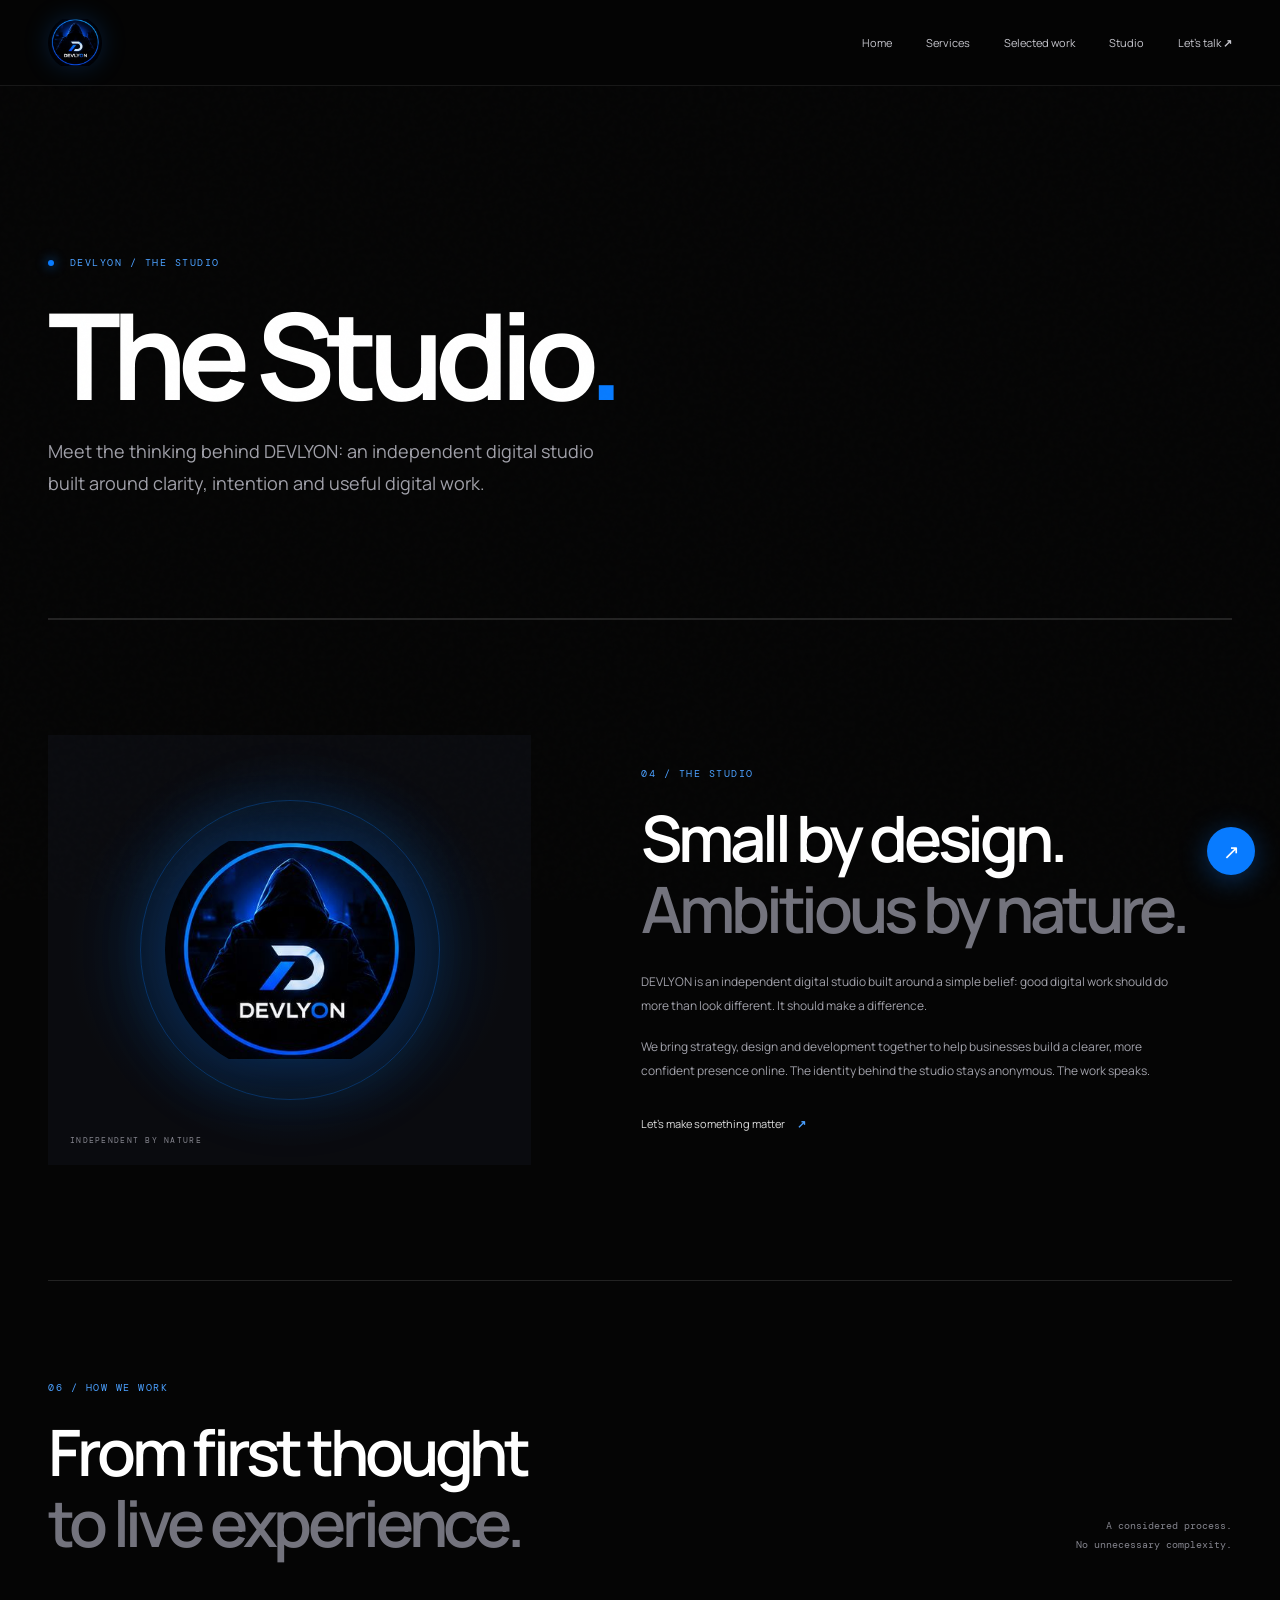
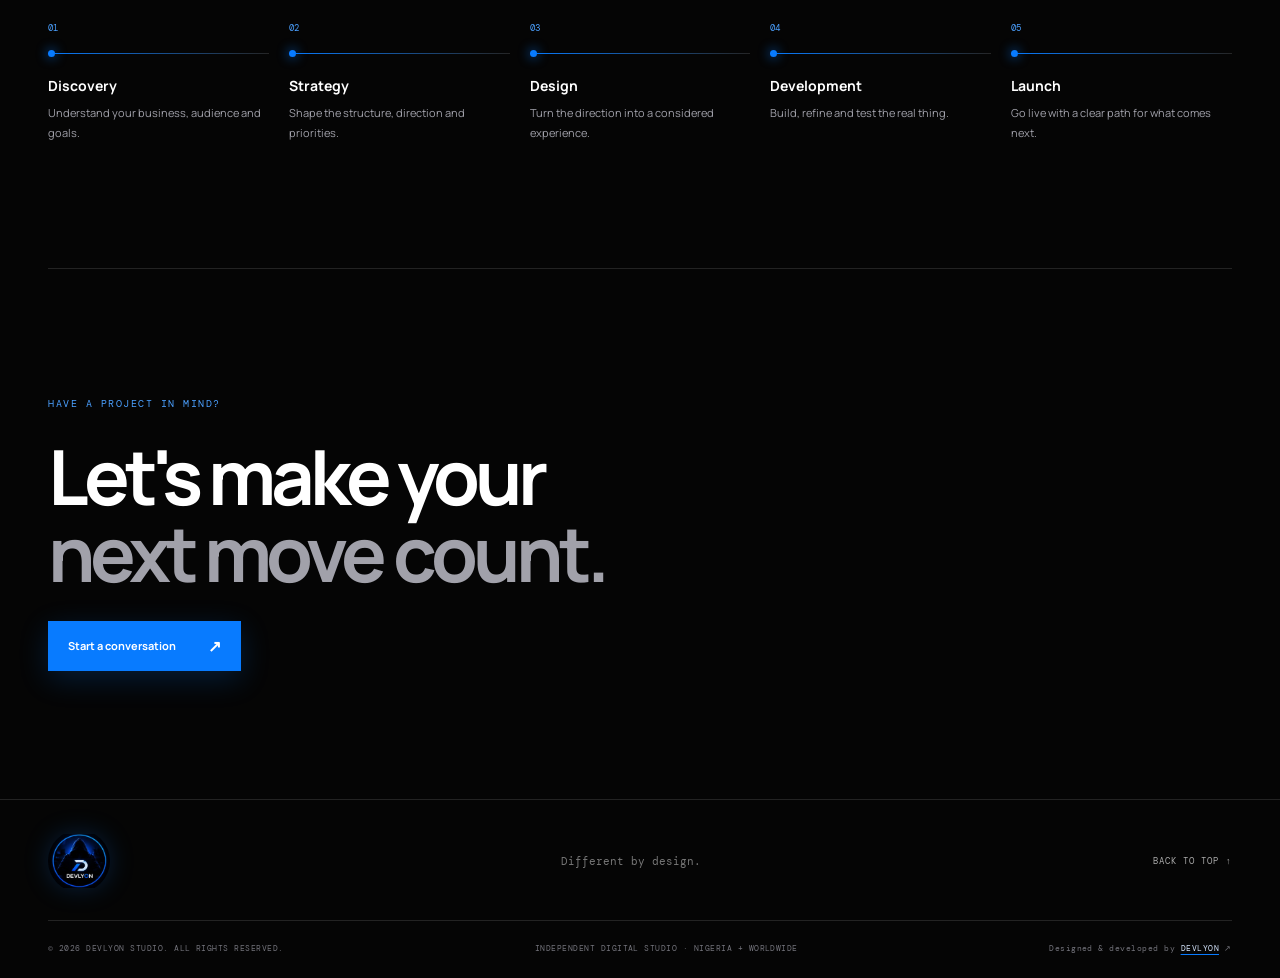
==== about.html @ 15aec79b "Add Home link to site navigation" ====
<!doctype html><html lang="en"><head><meta charset="utf-8"><meta name="viewport" content="width=device-width,initial-scale=1"><meta name="theme-color" content="#050505"><meta name="description" content="Meet the thinking behind DEVLYON: an independent digital studio built around clarity, intention and useful digital work."><title>The Studio | DEVLYON</title><link rel="icon" href="assets/devlyon-logo.jpg" type="image/jpeg"><link rel="apple-touch-icon" href="assets/devlyon-logo.jpg"><link rel="preconnect" href="https://fonts.googleapis.com"><link rel="preconnect" href="https://fonts.gstatic.com" crossorigin><link href="https://fonts.googleapis.com/css2?family=DM+Mono:wght@400;500&family=Manrope:wght@400;500;600;700;800&display=swap" rel="stylesheet"><link rel="stylesheet" href="styles.css"><script src="config.js" defer></script><script src="script.js" defer></script></head><body><div class="noise" aria-hidden="true"></div><header class="site-header"><a class="brand" href="index.html" aria-label="DEVLYON home"><img class="brand-logo" src="assets/devlyon-logo.jpg" alt="DEVLYON logo"></a><button class="menu-toggle" aria-label="Open navigation" aria-expanded="false" aria-controls="site-nav"><i></i><i></i></button><nav id="site-nav" class="site-nav"><a href="index.html">Home</a><a href="services.html">Services</a><a href="work.html">Selected work</a><a href="about.html">Studio</a><a href="contact.html">Let's talk <b>↗</b></a></nav></header><main><div class="inner-page-hero section-shell"><p class="eyebrow"><span class="status-dot"></span> DEVLYON / THE STUDIO</p><h1>The Studio<span class="blue-dot">.</span></h1><p>Meet the thinking behind DEVLYON: an independent digital studio built around clarity, intention and useful digital work.</p></div><section class="about section-shell" id="about"><div class="about-visual"><div class="about-orbit"></div><img class="about-brand-logo" src="assets/devlyon-logo.jpg" alt="DEVLYON logo"><small>INDEPENDENT BY NATURE</small></div><div class="about-copy"><p class="eyebrow">04 / THE STUDIO</p><h2>Small by design.<br><span>Ambitious by nature.</span></h2><p>DEVLYON is an independent digital studio built around a simple belief: good digital work should do more than look different. It should make a difference.</p><p>We bring strategy, design and development together to help businesses build a clearer, more confident presence online. The identity behind the studio stays anonymous. The work speaks.</p><a class="text-link" href="contact.html">Let's make something matter <b>↗</b></a></div></section>

<section class="process section-shell" id="process"><div class="section-heading"><div><p class="eyebrow">06 / HOW WE WORK</p><h2>From first thought<br><span>to live experience.</span></h2></div><p class="section-aside">A considered process.<br>No unnecessary complexity.</p></div><div class="process-track"><article><small>01</small><i></i><h3>Discovery</h3><p>Understand your business, audience and goals.</p></article><article><small>02</small><i></i><h3>Strategy</h3><p>Shape the structure, direction and priorities.</p></article><article><small>03</small><i></i><h3>Design</h3><p>Turn the direction into a considered experience.</p></article><article><small>04</small><i></i><h3>Development</h3><p>Build, refine and test the real thing.</p></article><article><small>05</small><i></i><h3>Launch</h3><p>Go live with a clear path for what comes next.</p></article></div></section><section class="page-cta section-shell"><p class="eyebrow">HAVE A PROJECT IN MIND?</p><h2>Let's make your<br><span>next move count.</span></h2><a class="button button-primary" href="contact.html#contact">Start a conversation <b>↗</b></a></section></main><footer class="site-footer"><div class="footer-top"><a class="brand" href="index.html" aria-label="DEVLYON home"><img class="brand-logo footer-logo" src="assets/devlyon-logo.jpg" alt="DEVLYON logo"></a><p>Different by design.</p><a class="back-top" href="#">BACK TO TOP ↑</a></div><div class="footer-bottom"><span>© <span id="year"></span> DEVLYON STUDIO. ALL RIGHTS RESERVED.</span><span>INDEPENDENT DIGITAL STUDIO · NIGERIA + WORLDWIDE</span><span class="creator-credit">Designed & developed by <a data-brand-link href="https://devlyon.pages.dev/">DEVLYON</a> ↗</span></div></footer><a class="floating-contact" data-contact="whatsapp" href="https://wa.me/2349135424851" target="_blank" rel="noopener noreferrer" aria-label="Chat with DEVLYON on WhatsApp">↗</a></body></html>
---- styles.css ----
:root{--bg:#050505;--panel:#0d0d12;--blue:#087bff;--blue2:#4ba0ff;--white:#fff;--muted:#a1a1aa;--line:rgba(255,255,255,.12);--mono:"DM Mono",monospace;--sans:"Manrope",sans-serif;--wrap:1240px}*{box-sizing:border-box}html{scroll-behavior:smooth;scroll-padding-top:90px}body{margin:0;background:var(--bg);color:var(--white);font-family:var(--sans);-webkit-font-smoothing:antialiased;overflow-x:hidden}a{color:inherit;text-decoration:none}button{font:inherit}.noise{position:fixed;inset:0;z-index:8;pointer-events:none;opacity:.03;background-image:url("data:image/svg+xml,%3Csvg xmlns='http://www.w3.org/2000/svg' viewBox='0 0 180 180'%3E%3Cfilter id='n'%3E%3CfeTurbulence type='fractalNoise' baseFrequency='.9' numOctaves='3' stitchTiles='stitch'/%3E%3C/filter%3E%3Crect width='100%25' height='100%25' filter='url(%23n)' opacity='.5'/%3E%3C/svg%3E")}.section-shell{width:min(var(--wrap),calc(100% - 96px));margin-inline:auto}.site-header{height:86px;padding:0 max(48px,calc((100vw - var(--wrap))/2));display:flex;align-items:center;justify-content:space-between;border-bottom:1px solid rgba(255,255,255,.08);position:sticky;top:0;z-index:20;background:rgba(5,5,5,.88);backdrop-filter:blur(18px)}.brand{display:inline-flex;align-items:center;gap:11px;font-weight:800;letter-spacing:.16em;font-size:13px}.brand-mark{width:34px;height:34px;border:1px solid rgba(8,123,255,.7);display:grid;place-items:center;font-size:20px;letter-spacing:-.1em;box-shadow:0 0 22px rgba(8,123,255,.13)}.brand-mark span,.blue-dot,.about-visual strong span{color:var(--blue)}.site-nav{display:flex;align-items:center;gap:34px;font-size:11px;color:#c7c7ce}.site-nav>a:not(.nav-cta):hover,.text-link:hover{color:var(--blue2)}.nav-cta{border:1px solid rgba(8,123,255,.65);padding:12px 17px;color:white}.nav-cta b{color:var(--blue2);margin-left:12px}.menu-toggle{display:none}.hero{min-height:690px;display:grid;grid-template-columns:1.08fr .92fr;align-items:center;position:relative;padding-top:48px;padding-bottom:100px}.hero-copy{position:relative;z-index:2}.eyebrow{font:10px var(--mono);letter-spacing:.15em;color:var(--blue2);margin:0 0 28px}.status-dot{display:inline-block;width:6px;height:6px;background:var(--blue);border-radius:50%;margin-right:8px;box-shadow:0 0 12px var(--blue)}.eyebrow-line{display:inline-block;width:28px;height:1px;background:var(--blue);vertical-align:middle;margin:0 8px}.hero h1{font-size:clamp(48px,6.2vw,86px);line-height:1.04;letter-spacing:-.075em;margin:0;font-weight:700}.outline-word{color:transparent;-webkit-text-stroke:1px rgba(255,255,255,.72)}.hero-text{max-width:430px;color:var(--muted);font-size:14px;line-height:1.9;margin:26px 0 30px}.hero-actions,.contact-actions{display:flex;align-items:center;gap:26px;flex-wrap:wrap}.button{min-height:50px;padding:0 20px;display:inline-flex;align-items:center;gap:32px;font-size:11px;font-weight:700;transition:transform .25s,background .25s,border-color .25s}.button:hover{transform:translateY(-3px)}.button-primary{background:var(--blue);color:white;box-shadow:0 8px 30px rgba(8,123,255,.2)}.button-primary:hover{background:#2490ff}.button-outline{border:1px solid var(--line)}.button-outline:hover{border-color:var(--blue)}.button b{font-size:16px}.text-link{font-size:11px;color:#ddd;transition:color .2s}.text-link b{color:var(--blue2);margin-left:10px}.hero-foot{display:flex;gap:32px;margin-top:76px;font:9px var(--mono);letter-spacing:.12em;color:#62626b}.hero-art{height:510px;position:relative;display:grid;place-items:center;isolation:isolate}.figure-glow{position:absolute;width:300px;height:360px;background:var(--blue);filter:blur(130px);opacity:.2;border-radius:50%}.orbit{position:absolute;border:1px solid rgba(8,123,255,.25);border-radius:50%;transform:rotate(-25deg)}.orbit-one{width:440px;height:180px}.orbit-two{width:390px;height:310px;transform:rotate(45deg)}.orbit-three{width:300px;height:430px;transform:rotate(68deg);border-color:rgba(255,255,255,.12)}.figure{position:relative;width:240px;height:360px;filter:drop-shadow(0 0 28px rgba(8,123,255,.22))}.figure-hood{position:absolute;top:22px;left:36px;width:168px;height:225px;background:linear-gradient(135deg,#20242d,#08090d 55%,#161b26);border-radius:48% 48% 35% 35%;clip-path:polygon(50% 0,88% 17%,100% 57%,83% 100%,17% 100%,0 57%,12% 17%);border:1px solid #333}.figure-face{position:absolute;top:82px;left:68px;width:104px;height:130px;background:linear-gradient(145deg,#10131a,#020305 65%);border-radius:45% 45% 42% 42%;box-shadow:inset 0 0 20px #000}.figure-face i,.figure-face b{position:absolute;top:66px;width:28px;height:3px;background:var(--blue);box-shadow:0 0 12px var(--blue)}.figure-face i{left:17px;transform:rotate(8deg)}.figure-face b{right:17px;transform:rotate(-8deg)}.figure-shoulders{position:absolute;bottom:0;left:0;width:240px;height:155px;background:linear-gradient(130deg,#1b202a,#050608 62%,#151a23);border-radius:50% 50% 5% 5%;clip-path:polygon(30% 0,70% 0,100% 42%,100% 100%,0 100%,0 42%);border-top:1px solid #3d4655}.art-cross{position:absolute;color:var(--blue);font-size:20px;font-family:var(--mono)}.cross-one{top:70px;right:35px}.cross-two{bottom:90px;left:30px}.art-label{position:absolute;font:8px var(--mono);letter-spacing:.16em;color:#727783}.label-top{top:34px;right:0}.label-bottom{bottom:42px;right:8px}.art-index{position:absolute;bottom:45px;left:20px;color:rgba(255,255,255,.15);font-size:42px;font-weight:800;letter-spacing:-.08em}.scroll-cue{position:absolute;bottom:25px;left:0;display:flex;align-items:center;gap:13px;font:8px var(--mono);letter-spacing:.15em;color:#777}.scroll-cue i{height:34px;width:1px;background:var(--blue)}.intro{border-top:1px solid var(--line);padding-top:105px;padding-bottom:125px}.intro-content{display:grid;grid-template-columns:1.2fr .8fr;gap:70px;align-items:end}.intro h2,.section-heading h2,.about h2,.values h2,.faq h2,.contact h2{font-size:clamp(38px,5vw,64px);line-height:1.12;letter-spacing:-.065em;margin:0;font-weight:600}.intro h2 span,.section-heading h2 span,.about h2 span,.values h2 span,.faq h2 span,.contact h2 span{color:#73737d}.intro-content>p{color:var(--muted);font-size:13px;line-height:2;margin:0 0 7px;max-width:440px}.services{padding:90px 0 120px;border-top:1px solid var(--line)}.section-heading{display:flex;align-items:end;justify-content:space-between;margin-bottom:55px}.section-heading .eyebrow{margin-bottom:22px}.section-aside{font:10px/1.9 var(--mono);color:#85858e;text-align:right;margin:0 0 5px}.service-grid{display:grid;grid-template-columns:repeat(4,1fr);border-top:1px solid var(--line);border-left:1px solid var(--line)}.service-card{min-height:250px;padding:24px 23px 28px;border-right:1px solid var(--line);border-bottom:1px solid var(--line);position:relative;transition:background .3s}.service-card:hover{background:linear-gradient(145deg,rgba(8,123,255,.12),transparent 75%)}.service-card>small,.value-list small,.process-track small{font:9px var(--mono);color:#666}.service-icon{position:absolute;right:23px;top:20px;font-size:23px;color:var(--blue2)}.service-card h3{font-size:16px;line-height:1.35;letter-spacing:-.04em;margin:57px 0 10px}.service-card p,.work-meta p,.value-list p,.process-track p{font-size:11px;line-height:1.8;color:var(--muted);margin:0}.work{padding:100px 0 120px;border-top:1px solid var(--line)}.work-filters{display:flex;gap:8px;margin:-20px 0 28px}.filter-button{background:transparent;border:1px solid var(--line);color:#999;padding:9px 15px;font-size:10px;cursor:pointer}.filter-button.active,.filter-button:hover{color:white;border-color:var(--blue);background:rgba(8,123,255,.1)}.work-grid{display:grid;grid-template-columns:1.3fr 1fr 1fr;gap:18px}.work-card[hidden]{display:none}.work-visual{height:310px;position:relative;overflow:hidden}.visual-commerce{background:#d8d5ca;color:#151515;padding:22px}.mock-top{display:flex;justify-content:space-between;font-size:9px;letter-spacing:.1em}.mock-top span{font-size:7px}.forme-title{position:absolute;top:93px;left:27px;font-size:47px;line-height:.94;letter-spacing:-.08em;font-weight:600;z-index:2}.forme-title em{font-family:Georgia,serif;font-weight:400}.forme-object{position:absolute;width:190px;height:210px;right:20px;bottom:-25px;border-radius:48% 48% 10% 10%;background:linear-gradient(120deg,#f1eee5,#89877f 60%,#393a37);transform:rotate(-13deg);box-shadow:inset -18px -8px 30px #5555}.visual-commerce>small,.visual-architecture>label,.visual-creative>label{position:absolute;bottom:16px;left:18px;font:8px var(--mono);letter-spacing:.12em;z-index:3}.visual-architecture{background:linear-gradient(130deg,#222a2b,#11191a);color:#d7e0da;padding:25px}.visual-architecture>small,.visual-creative>small{font:8px var(--mono);letter-spacing:.16em}.arch-shape{position:absolute;right:25px;top:55px;width:170px;height:230px;border:1px solid #8c9d93;transform:perspective(400px) rotateY(-28deg) skewY(5deg);background:repeating-linear-gradient(0deg,transparent 0 24px,rgba(200,220,210,.22) 25px 26px),linear-gradient(120deg,rgba(130,160,145,.2),transparent)}.arch-copy{position:absolute;bottom:58px;left:24px;font-size:35px;line-height:.98;letter-spacing:-.07em}.visual-creative{background:#e8e4dc;color:#181818;display:grid;place-items:center}.creative-ring{position:absolute;width:235px;height:235px;border:1px solid #222;border-radius:50%;box-shadow:0 0 0 18px #e8e4dc,0 0 0 19px #222,0 0 0 40px #e8e4dc,0 0 0 41px #222}.visual-creative strong{position:relative;font-size:38px;font-weight:800;letter-spacing:-.1em}.visual-creative sup{font:10px var(--mono);vertical-align:top;margin-left:5px}.visual-creative>small{position:absolute;top:22px;left:20px}.visual-creative>label{color:#222}.work-meta{display:flex;justify-content:space-between;padding:17px 2px 0}.work-meta h3{font-size:13px;margin:0 0 5px}.work-meta p{font-size:10px}.work-meta>b{color:var(--blue2)}.portfolio-note{font:9px/1.8 var(--mono);color:#777;margin:30px 0 0}.portfolio-note b{color:var(--blue2);margin-right:9px}.about{padding:115px 0;display:grid;grid-template-columns:.9fr 1.1fr;gap:110px;align-items:center;border-top:1px solid var(--line)}.about-visual{height:430px;position:relative;display:grid;place-items:center;background:radial-gradient(ellipse at center,rgba(8,123,255,.16),transparent 65%),#0a0b0f;overflow:hidden}.about-orbit{position:absolute;width:300px;height:300px;border:1px solid rgba(8,123,255,.3);border-radius:50%;box-shadow:0 0 70px rgba(8,123,255,.1),inset 0 0 60px rgba(8,123,255,.08)}.about-visual strong{font-size:160px;font-weight:800;letter-spacing:-.13em;text-shadow:0 0 55px rgba(8,123,255,.22);z-index:1}.about-visual>small{position:absolute;bottom:20px;left:22px;font:8px var(--mono);letter-spacing:.16em;color:#85858e}.about-copy .eyebrow{margin-bottom:22px}.about-copy h2{margin-bottom:25px}.about-copy>p:not(.eyebrow){font-size:12px;line-height:2;color:var(--muted);max-width:530px;margin:0 0 17px}.about-copy .text-link{display:inline-block;margin-top:16px}.values{padding:100px 0 120px;border-top:1px solid var(--line)}.values-layout{display:grid;grid-template-columns:1fr 1fr;gap:100px}.values h2{font-size:clamp(38px,4.5vw,58px)}.value-list article{display:grid;grid-template-columns:40px 1fr;gap:20px;padding:20px 0;border-bottom:1px solid var(--line)}.value-list article>small{color:var(--blue2);padding-top:3px}.value-list h3{font-size:14px;margin:0 0 7px}.process{padding:100px 0 125px;border-top:1px solid var(--line)}.process-track{display:grid;grid-template-columns:repeat(5,1fr);gap:20px}.process-track article>small{color:var(--blue2)}.process-track article>i{display:block;height:1px;background:linear-gradient(90deg,var(--blue),rgba(255,255,255,.13));margin:17px 0 22px;position:relative}.process-track article>i:before{content:"";position:absolute;left:0;top:-3px;width:7px;height:7px;border-radius:50%;background:var(--blue);box-shadow:0 0 12px var(--blue)}.process-track h3{font-size:14px;margin:0 0 8px}.faq{padding:100px 0 125px;border-top:1px solid var(--line);display:grid;grid-template-columns:.8fr 1.2fr;gap:110px}.faq-intro .eyebrow{margin-bottom:22px}.faq-intro>p:not(.eyebrow){font-size:12px;line-height:1.9;color:var(--muted);max-width:280px;margin:20px 0}.faq-intro .text-link{display:inline-block;margin-top:10px}.faq-list details{border-bottom:1px solid var(--line);padding:21px 0}.faq-list details:first-child{border-top:1px solid var(--line)}.faq-list summary{cursor:pointer;list-style:none;font-size:13px;display:flex;justify-content:space-between;gap:20px}.faq-list summary::-webkit-details-marker{display:none}.faq-list summary b{font-size:18px;color:var(--blue2);transition:transform .2s}.faq-list details[open] summary b{transform:rotate(45deg)}.faq-list details p{max-width:570px;font-size:11px;line-height:1.9;color:var(--muted);margin:15px 30px 0 0}.contact{padding:100px 0 120px;border-top:1px solid var(--line);position:relative;overflow:hidden}.contact .eyebrow{margin-bottom:30px}.contact-main{position:relative;z-index:1}.contact h2{font-size:clamp(42px,6vw,76px)}.contact h2 span{color:#777}.contact-main>p{font-size:12px;color:var(--muted);margin:22px 0 30px}.contact-watermark{position:absolute;right:0;bottom:-100px;font-size:380px;font-weight:800;letter-spacing:-.15em;color:rgba(8,123,255,.045);pointer-events:none}.site-footer{border-top:1px solid var(--line);padding:30px max(48px,calc((100vw - var(--wrap))/2)) 25px}.footer-top{display:flex;align-items:center;justify-content:space-between;padding-bottom:28px;border-bottom:1px solid var(--line)}.footer-top>p{font:11px var(--mono);color:#777}.back-top{font:9px var(--mono);letter-spacing:.12em;color:#aaa}.footer-bottom{display:flex;justify-content:space-between;gap:20px;padding-top:22px;font:8px var(--mono);letter-spacing:.06em;color:#73737b}.creator-credit a{color:#d7e7ff;text-decoration:underline;text-decoration-color:var(--blue);text-underline-offset:3px}.floating-contact{position:fixed;right:25px;bottom:25px;z-index:15;width:48px;height:48px;border-radius:50%;display:grid;place-items:center;background:var(--blue);box-shadow:0 5px 28px rgba(8,123,255,.35);font-size:20px}:focus-visible{outline:2px solid var(--blue2);outline-offset:4px}::selection{background:var(--blue);color:white}.reveal{opacity:0;transform:translateY(18px);transition:opacity .65s ease,transform .65s ease}.reveal.is-visible{opacity:1;transform:none}
@media(max-width:1000px){.section-shell{width:calc(100% - 64px)}.site-header{padding-inline:32px}.hero{grid-template-columns:1fr .8fr}.hero h1{font-size:clamp(48px,7vw,72px)}.hero-art{transform:scale(.85)}.service-grid{grid-template-columns:repeat(2,1fr)}.work-grid{grid-template-columns:1fr 1fr}.work-wide{grid-column:span 2}.work-wide .work-visual{height:350px}.about{gap:55px}.faq{gap:55px}.site-footer{padding-inline:32px}.footer-bottom{flex-wrap:wrap}}
@media(max-width:700px){html{scroll-padding-top:72px}.section-shell{width:calc(100% - 40px)}.site-header{height:70px;padding-inline:20px}.menu-toggle{display:flex;flex-direction:column;gap:6px;border:0;background:none;padding:10px;z-index:22}.menu-toggle i{width:23px;height:1px;background:white;transition:.2s}.menu-toggle[aria-expanded=true] i:first-child{transform:translateY(3.5px) rotate(45deg)}.menu-toggle[aria-expanded=true] i:last-child{transform:translateY(-3.5px) rotate(-45deg)}.site-nav{position:fixed;inset:0;background:#07080b;display:flex;flex-direction:column;align-items:flex-start;justify-content:center;padding:35px;gap:28px;opacity:0;visibility:hidden;transition:.25s}.site-nav.is-open{opacity:1;visibility:visible}.site-nav>a:not(.nav-cta){font-size:22px}.nav-cta{font-size:13px}.hero{display:flex;flex-direction:column;align-items:stretch;padding-top:70px;padding-bottom:90px;min-height:auto}.hero h1{font-size:clamp(47px,12vw,70px)}.hero .eyebrow{font-size:8px;line-height:1.8}.hero-text{font-size:12px;max-width:330px}.hero-actions{gap:20px}.hero-foot{margin-top:50px;font-size:7px;gap:15px}.hero-art{height:390px;transform:scale(.82);transform-origin:top center;margin:25px 0 -45px}.scroll-cue{bottom:0}.intro{padding:75px 0 85px}.intro-content{grid-template-columns:1fr;gap:25px}.intro h2,.section-heading h2,.about h2,.values h2,.faq h2{font-size:42px}.intro-content>p{font-size:12px}.services,.work,.process,.faq{padding:75px 0 85px}.section-heading{align-items:flex-start;gap:20px;flex-direction:column;margin-bottom:35px}.section-aside{text-align:left}.service-grid{grid-template-columns:1fr 1fr}.service-card{min-height:230px;padding:18px 15px}.service-card h3{font-size:13px;margin-top:54px}.service-card p{font-size:10px}.service-icon{right:15px;top:15px}.work-filters{overflow-x:auto;padding-bottom:5px;margin-top:-5px}.filter-button{white-space:nowrap}.work-grid{grid-template-columns:1fr;gap:28px}.work-wide{grid-column:auto}.work-visual,.work-wide .work-visual{height:290px}.about{padding:80px 0;grid-template-columns:1fr;gap:40px}.about-visual{height:330px}.about-visual strong{font-size:130px}.about-copy>p:not(.eyebrow){font-size:11px}.values{padding:75px 0 85px}.values-layout{grid-template-columns:1fr;gap:35px}.process-track{grid-template-columns:1fr;gap:25px}.process-track article{display:grid;grid-template-columns:35px 1fr;column-gap:15px}.process-track article>small{grid-row:1/span 2}.process-track article>i{grid-column:2;margin:6px 0 13px}.process-track h3,.process-track p{grid-column:2}.process-track p{margin-top:5px}.faq{grid-template-columns:1fr;gap:35px}.faq-intro>p:not(.eyebrow){max-width:340px}.faq-list summary{font-size:12px}.contact{padding:75px 0 90px}.contact h2{font-size:clamp(39px,10vw,58px)}.contact-main>p{max-width:300px;line-height:1.8}.contact-actions{gap:12px;align-items:stretch;flex-direction:column;width:min(100%,290px)}.contact-actions .button{justify-content:space-between}.contact-watermark{font-size:230px;bottom:-55px}.site-footer{padding:25px 20px}.footer-top{flex-wrap:wrap;gap:15px}.footer-top>p{order:3;width:100%;margin:0}.footer-bottom{flex-direction:column;gap:12px;font-size:7px}.floating-contact{right:16px;bottom:16px;width:44px;height:44px}}
@media(prefers-reduced-motion:reduce){*,*::before,*::after{scroll-behavior:auto!important;animation-duration:.01ms!important;animation-iteration-count:1!important;transition-duration:.01ms!important}.reveal{opacity:1;transform:none}}

/* Visual refinement — abstract art direction, no stock or synthetic people imagery. */
.brand-indicator{width:9px;height:9px;background:var(--blue);display:inline-block;transform:rotate(45deg);box-shadow:0 0 16px rgba(8,123,255,.55);margin-right:3px}
.hero-art{overflow:hidden;background:radial-gradient(ellipse at 50% 48%,rgba(8,123,255,.11),transparent 58%)}
.hero-grid{position:absolute;inset:8% 3%;opacity:.28;background-image:linear-gradient(rgba(255,255,255,.055) 1px,transparent 1px),linear-gradient(90deg,rgba(255,255,255,.055) 1px,transparent 1px);background-size:34px 34px;mask-image:radial-gradient(ellipse at center,#000 10%,transparent 75%)}
.hero-orbit{position:absolute;border:1px solid rgba(91,158,255,.42);border-radius:50%;box-shadow:0 0 32px rgba(8,123,255,.08),inset 0 0 28px rgba(8,123,255,.06)}
.hero-orbit-a{width:390px;height:390px;transform:rotateX(68deg) rotateZ(-28deg)}
.hero-orbit-b{width:300px;height:440px;transform:rotateY(64deg) rotateZ(32deg);border-color:rgba(255,255,255,.24)}
.hero-orbit-c{width:440px;height:230px;transform:rotate(-35deg);border-color:rgba(8,123,255,.25)}
.hero-core{position:relative;width:155px;height:155px;transform:rotate(45deg);border:1px solid rgba(111,174,255,.8);background:linear-gradient(145deg,rgba(8,123,255,.22),rgba(4,8,18,.94) 60%);box-shadow:0 0 75px rgba(8,123,255,.22),inset 0 0 45px rgba(8,123,255,.12)}
.hero-core:before,.hero-core:after{content:"";position:absolute;inset:17px;border:1px solid rgba(255,255,255,.28)}
.hero-core:after{inset:34px;border-color:rgba(8,123,255,.65)}
.hero-core span{position:absolute;inset:53px;background:var(--blue);box-shadow:0 0 35px 10px rgba(8,123,255,.38)}
.hero-core i,.hero-core b{position:absolute;display:block;background:rgba(255,255,255,.8)}
.hero-core i{width:1px;height:240px;left:50%;top:-43px}
.hero-core b{height:1px;width:240px;top:50%;left:-43px}
.hero-art .figure,.hero-art .figure-glow{display:none}
.art-label{color:#9ba8bb}
.visual-commerce{background:linear-gradient(135deg,#e6e3da,#c9c6bb);isolation:isolate}
.forme-title{font-size:clamp(36px,4vw,54px);letter-spacing:-.09em}
.forme-object{width:170px;height:190px;right:8%;bottom:-10px;border-radius:12px 12px 48% 48%;transform:rotate(-8deg);background:linear-gradient(135deg,#f6f4ee 0%,#b9b7ae 48%,#77776f 100%);box-shadow:inset -14px -12px 25px #45453d55,18px 20px 35px #0002}
.visual-architecture{background:linear-gradient(145deg,#182b3b,#0b121a 72%);isolation:isolate}
.arch-shape{border:1px solid rgba(172,203,226,.65);background:linear-gradient(135deg,rgba(8,123,255,.24),transparent 55%),repeating-linear-gradient(0deg,transparent 0 23px,rgba(200,220,240,.2) 24px 25px);box-shadow:0 0 50px rgba(8,123,255,.13)}
.visual-creative{background:linear-gradient(135deg,#f1eee8,#d8d4ca)}
.creative-ring{width:205px;height:205px;box-shadow:0 0 0 12px #e8e4dc,0 0 0 13px #222,0 0 0 28px #e8e4dc,0 0 0 29px #222}
@media(max-width:700px){.hero-art{height:340px;transform:scale(.82);transform-origin:top center;margin:10px 0 -35px}.hero-orbit-a{width:330px;height:330px}.hero-orbit-b{height:360px}.hero-orbit-c{width:360px}}


/* Portfolio concept artwork — cleaner editorial compositions */
.work-visual{isolation:isolate}
.visual-commerce{background:#e9e7e0;color:#17191b}
.visual-commerce:before{content:"";position:absolute;inset:16% 8% 12% 47%;background:linear-gradient(145deg,#f9f8f4,#b9b8b1);border:1px solid #aaa99f;box-shadow:18px 22px 35px #24242418;transform:rotate(-7deg);z-index:0}
.visual-commerce:after{content:"";position:absolute;inset:23% 17% 18% 55%;border:1px solid #77776c;transform:rotate(-7deg);z-index:0}
.visual-commerce .forme-title{top:34%;left:8%;font-size:clamp(34px,4vw,49px);line-height:.94;max-width:52%}
.visual-commerce .forme-object{display:none}
.visual-commerce .mock-top{position:relative;z-index:2}
.visual-commerce>small{color:#4d4d48}
.visual-architecture{background:linear-gradient(135deg,#d9e0e3,#9eafb8);color:#14212a}
.visual-architecture:before{content:"";position:absolute;left:43%;right:10%;top:15%;bottom:12%;background:linear-gradient(90deg,transparent 0 12%,#263b49 12% 14%,transparent 14% 42%,#263b49 42% 44%,transparent 44%),linear-gradient(0deg,#304754 0 3%,transparent 3% 31%,#526c79 31% 33%,transparent 33% 64%,#526c79 64% 66%,transparent 66%);border:1px solid #607986;box-shadow:18px 20px 35px #172b3622;transform:skewY(-5deg)}
.visual-architecture:after{content:"";position:absolute;left:49%;right:17%;top:24%;bottom:12%;background:repeating-linear-gradient(90deg,transparent 0 20px,rgba(229,237,239,.8) 21px 23px);opacity:.8}
.visual-architecture .arch-shape{display:none}
.visual-architecture .arch-copy{z-index:2;bottom:19%;left:8%;font-size:clamp(30px,3.5vw,43px);color:#14212a}
.visual-architecture>small,.visual-architecture>label{z-index:2;color:#314854}
.visual-creative{background:#e7e4dc;color:#171717}
.visual-creative:before{content:"";position:absolute;inset:13% 9%;border:1px solid #242424;transform:rotate(-5deg)}
.visual-creative:after{content:"";position:absolute;inset:20% 16%;background:repeating-linear-gradient(135deg,transparent 0 13px,rgba(20,20,20,.08) 14px 15px);border:1px solid rgba(20,20,20,.22)}
.visual-creative .creative-ring{display:none}
.visual-creative strong{z-index:2;font-size:clamp(42px,5vw,62px);letter-spacing:-.11em}
.visual-creative>small,.visual-creative>label{z-index:2}
.work-card{min-width:0}
.work-visual{box-shadow:0 12px 35px rgba(0,0,0,.16)}
@media(max-width:700px){
 .visual-commerce .forme-title{font-size:39px;max-width:58%}
 .visual-architecture .arch-copy{font-size:34px}
 .visual-creative strong{font-size:52px}
}


/* Official DEVLYON brand lockup */
.brand{gap:0;letter-spacing:0}
.brand-logo{display:block;width:48px;height:48px;object-fit:contain;border-radius:50%;filter:drop-shadow(0 0 12px rgba(8,123,255,.2))}
.footer-logo{width:62px;height:62px}
.site-header .brand-logo{width:54px;height:54px}
@media(max-width:700px){.site-header .brand-logo{width:48px;height:48px}.footer-logo{width:56px;height:56px}}


/* Use the DEVLYON logo wherever a standalone brand monogram appeared */
.hero-brand-logo{position:relative;z-index:2;width:min(250px,62%);aspect-ratio:1;object-fit:contain;border-radius:50%;filter:drop-shadow(0 0 35px rgba(8,123,255,.28))}
.about-brand-logo{position:relative;z-index:1;width:min(250px,72%);aspect-ratio:1;object-fit:contain;border-radius:50%;filter:drop-shadow(0 0 30px rgba(8,123,255,.3))}
.contact-watermark-logo{position:absolute;right:-25px;bottom:-85px;width:330px;height:330px;object-fit:contain;border-radius:50%;opacity:.10;filter:grayscale(.2);pointer-events:none}
.art-index{font-size:32px;letter-spacing:.04em}
@media(max-width:700px){.hero-brand-logo{width:220px}.about-brand-logo{width:220px}.contact-watermark-logo{width:220px;height:220px;right:-35px;bottom:-55px}}


/* Mobile rendering performance: keep the visual identity, reduce costly paint work */
@media (max-width:700px), (pointer:coarse) {
  .noise{display:none!important;background:none!important}
  .site-header{-webkit-backdrop-filter:none;backdrop-filter:none;background:#050505}
  .figure-glow,.hero-art .hero-orbit,.hero-art .orbit,.hero-grid{filter:none;box-shadow:none}
  .hero-brand-logo,.about-brand-logo,.brand-logo,.contact-watermark-logo{filter:none!important;box-shadow:none!important}
  .about-orbit{box-shadow:none}
  .floating-contact,.button-primary{box-shadow:none}
  .service-card,.work-card,.work-visual,.about-visual,.contact{contain:paint}
  .reveal,.reveal.is-visible{opacity:1!important;transform:none!important;transition:none!important}
  .button,.service-card,.filter-button,.faq-list summary,.menu-toggle i{transition:none!important}
  .button:hover{transform:none}
}
@media (max-width:700px) and (prefers-reduced-motion:no-preference){
  html{scroll-behavior:auto}
}


/* Selected Directions — realistic, distinct mini website homepage previews */
.work-visual.preview-commerce,.work-visual.preview-business,.work-visual.preview-creative{padding:12px;display:flex;flex-direction:column;gap:0;overflow:hidden;isolation:isolate}
.preview-browser{height:25px;flex:0 0 25px;background:#f7f7f7;border-radius:7px 7px 0 0;display:flex;align-items:center;gap:5px;padding:0 10px;color:#555;font:8px/1 Arial,sans-serif}
.preview-browser i{width:6px;height:6px;border-radius:50%;background:#d2d2d2}
.preview-browser span{margin:auto;font-size:8px;color:#777}
.preview-site{position:relative;flex:1;min-height:0;overflow:hidden;display:flex;flex-direction:column}
.preview-site nav{height:42px;flex:0 0 42px;display:flex;align-items:center;justify-content:space-between;padding:0 6%;font-size:8px;letter-spacing:.08em}
.preview-site nav b{font-size:15px;letter-spacing:-.06em}
.preview-site nav b span{color:var(--blue)}
.preview-site nav div{font-size:7px;letter-spacing:.12em}
.preview-site nav strong{font-size:7px}
.commerce-site{background:#f1eee6;color:#24231f;font-family:Georgia,serif}
.commerce-site nav{border-bottom:1px solid #d8d1c5}
.commerce-site nav b{font-family:Arial,sans-serif;font-size:17px}
.commerce-site nav b span{color:#b85d42}
.commerce-site nav div,.commerce-site nav strong{font-family:Arial,sans-serif}
.commerce-hero{display:grid;grid-template-columns:1fr 1fr;gap:3%;align-items:center;padding:5% 7%;flex:1}
.commerce-hero small,.business-hero small,.creative-hero small{font:7px/1.5 Arial,sans-serif;letter-spacing:.17em}
.commerce-hero h4{font-size:clamp(25px,3.4vw,47px);line-height:.96;letter-spacing:-.06em;margin:12px 0}
.commerce-hero h4 em{color:#b85d42;font-weight:400}
.commerce-hero p,.business-hero p,.creative-hero p{font:9px/1.6 Arial,sans-serif;max-width:220px;color:inherit;opacity:.72}
.commerce-hero button,.business-hero button,.creative-hero button{border:0;padding:10px 13px;margin-top:10px;font:7px Arial,sans-serif;letter-spacing:.08em;background:#b85d42;color:white}
.commerce-product{height:85%;min-height:120px;background:#ded8cb;position:relative;display:flex;align-items:center;justify-content:center;flex-direction:column}
.product-vase{width:43%;height:65%;min-height:90px;background:linear-gradient(100deg,#a99b88,#e5d9c7 48%,#988977);border-radius:45% 45% 25% 25%/22% 22% 12% 12%;box-shadow:12px 14px 20px #5e51422b;position:relative}
.product-vase:before{content:"";position:absolute;width:30%;height:20%;top:-12%;left:35%;background:#b7a58e;border-radius:4px 4px 0 0}
.commerce-product span{font:6px Arial,sans-serif;letter-spacing:.1em;margin-top:7px;color:#514b42}
.commerce-site footer,.creative-site footer{font:6px Arial,sans-serif;letter-spacing:.16em;padding:9px 7%;border-top:1px solid #d8d1c5}
.business-site{background:#102b31;color:#f1f4ed;font-family:Arial,sans-serif}
.business-site nav{border-bottom:1px solid #ffffff25}
.business-site nav b{font-size:13px;letter-spacing:.04em}
.business-site nav b span{color:#a7e6c5;font-size:8px;vertical-align:top}
.business-site nav strong{background:#b8edcf;color:#102b31;padding:8px 10px}
.business-hero{padding:7% 8% 4%;position:relative;flex:1}
.business-hero small{color:#a7e6c5}
.business-hero h4{font-size:clamp(23px,3vw,38px);line-height:1.03;letter-spacing:-.055em;margin:11px 0}
.business-hero h4 em{font-style:normal;color:#a7e6c5}
.business-hero button{background:#b8edcf;color:#102b31;font-weight:bold}
.business-stats{display:flex;gap:10%;border-top:1px solid #ffffff35;margin-top:13px;padding-top:10px;font:6px Arial,sans-serif;letter-spacing:.1em}
.business-stats span{display:flex;flex-direction:column;gap:4px;color:#c4d3cf}
.business-stats b{font-size:12px;color:#a7e6c5}
.creative-site{background:#d8c8ff;color:#20163c;font-family:Arial,sans-serif}
.creative-site nav{border-bottom:1px solid #20163c35}
.creative-site nav b{font-size:18px;letter-spacing:-.1em}
.creative-site nav b span{font-size:8px;vertical-align:top}
.creative-site nav strong{border:1px solid #20163c;padding:7px}
.creative-hero{position:relative;padding:7% 8%;flex:1}
.creative-hero small{font-size:6px}
.creative-hero h4{font-size:clamp(35px,4.7vw,58px);line-height:.83;letter-spacing:-.09em;margin:13px 0}
.creative-hero h4 em{font-style:normal;color:#6d45d8}
.creative-hero p{max-width:175px}
.creative-hero button{background:#f4e34d;color:#20163c;font-weight:bold}
.creative-stamp{position:absolute;right:9%;top:19%;width:85px;height:85px;border-radius:50%;background:#f4e34d;color:#20163c;display:flex;align-items:center;justify-content:center;flex-direction:column;text-align:center;font-size:13px;line-height:.9;font-weight:900;transform:rotate(10deg)}
.creative-stamp span{font-size:15px;margin-top:3px}
.preview-commerce{background:#b85d42}
.preview-business{background:#102b31}
.preview-creative{background:#6d45d8}
@media(min-width:701px){
 .work-visual.preview-commerce{height:390px}
 .work-visual.preview-business,.work-visual.preview-creative{height:330px}
}
@media(max-width:700px){
 .work-visual.preview-commerce,.work-visual.preview-business,.work-visual.preview-creative{height:300px;padding:8px}
 .preview-browser{height:21px;flex-basis:21px}
 .preview-site nav{height:35px;flex-basis:35px;padding-inline:5%}
 .preview-site nav div{font-size:6px}
 .commerce-hero h4{font-size:34px}
 .business-hero h4{font-size:29px}
 .creative-hero h4{font-size:43px}
 .commerce-hero p,.business-hero p,.creative-hero p{font-size:8px}
}


/* Dedicated inner pages */
.inner-page-hero{padding-top:clamp(100px,14vw,170px);padding-bottom:clamp(48px,8vw,100px);border-bottom:1px solid rgba(255,255,255,.12)}
.inner-page-hero h1{font-size:clamp(54px,10vw,120px);line-height:.95;letter-spacing:-.075em;margin:24px 0}
.inner-page-hero>p:last-child{max-width:560px;color:#a1a1aa;font-size:clamp(15px,1.5vw,18px);line-height:1.8}
.page-cta{padding-top:clamp(70px,10vw,130px);padding-bottom:clamp(70px,10vw,130px);border-top:1px solid rgba(255,255,255,.12)}
.page-cta h2{font-size:clamp(38px,7vw,76px);line-height:1.02;letter-spacing:-.065em;margin:20px 0 28px}
.page-cta h2 span{color:#a1a1aa}
.site-nav a[href$="services.html"],.site-nav a[href$="work.html"],.site-nav a[href$="about.html"],.site-nav a[href$="contact.html"]{white-space:nowrap}
@media(max-width:700px){.inner-page-hero{padding-top:110px}.inner-page-hero h1{font-size:clamp(48px,14vw,76px)}}


/* DEVLYON motion system — subtle, transform-based and mobile-friendly */
@keyframes devlyon-float {
  0%,100% { transform: translate3d(0,0,0); }
  50% { transform: translate3d(0,-10px,0); }
}
@keyframes devlyon-orbit-a {
  from { transform: rotateX(68deg) rotateZ(-28deg); }
  to { transform: rotateX(68deg) rotateZ(332deg); }
}
@keyframes devlyon-orbit-b {
  from { transform: rotateY(64deg) rotateZ(32deg); }
  to { transform: rotateY(64deg) rotateZ(-328deg); }
}
@keyframes devlyon-orbit-c {
  from { transform: rotate(-35deg); }
  to { transform: rotate(325deg); }
}
@keyframes devlyon-core-pulse {
  0%,100% { transform: rotate(45deg) scale(1); }
  50% { transform: rotate(45deg) scale(1.045); }
}
@keyframes devlyon-glint {
  0%,100% { opacity:.55; transform:scale(.92); }
  50% { opacity:1; transform:scale(1.08); }
}
@keyframes devlyon-rise {
  from { opacity:0; transform:translate3d(0,18px,0); }
  to { opacity:1; transform:translate3d(0,0,0); }
}
@keyframes devlyon-marquee-glow {
  0%,100% { opacity:.65; }
  50% { opacity:1; }
}
.hero-copy > * { animation:devlyon-rise .7s both; }
.hero-copy > *:nth-child(2) { animation-delay:.08s; }
.hero-copy > *:nth-child(3) { animation-delay:.16s; }
.hero-copy > *:nth-child(4) { animation-delay:.24s; }
.hero-copy > *:nth-child(5) { animation-delay:.32s; }
.hero-core { animation:devlyon-core-pulse 6s ease-in-out infinite; }
.hero-core span { animation:devlyon-glint 3.2s ease-in-out infinite; }
.hero-orbit-a { animation:devlyon-orbit-a 34s linear infinite; }
.hero-orbit-b { animation:devlyon-orbit-b 42s linear infinite; }
.hero-orbit-c { animation:devlyon-orbit-c 50s linear infinite; }
.hero-art .art-label,.hero-art .art-cross { animation:devlyon-marquee-glow 4s ease-in-out infinite; }
.brand-logo,.hero-brand-logo,.about-brand-logo { transition:transform .35s ease; }
.brand:hover .brand-logo { transform:rotate(-5deg) scale(1.04); }
.hero-brand-logo { animation:devlyon-float 6s ease-in-out infinite; }
.about-brand-logo { animation:devlyon-float 7s ease-in-out infinite; }
.button,.nav-cta,.filter-button { transition:transform .25s ease,background-color .25s ease,border-color .25s ease,color .25s ease; }
.button:hover,.nav-cta:hover { transform:translateY(-3px); }
.service-card { transition:transform .35s ease,background-color .35s ease,border-color .35s ease; }
.service-card:hover { transform:translateY(-5px); }
.work-visual { transition:transform .45s cubic-bezier(.2,.7,.2,1); }
.work-card:hover .work-visual { transform:translateY(-5px); }
.preview-site { transition:transform .5s cubic-bezier(.2,.7,.2,1); }
.work-card:hover .preview-site { transform:scale(1.018); }
.floating-contact { animation:devlyon-float 5s ease-in-out infinite; transition:transform .25s ease; }
.floating-contact:hover { transform:scale(1.08); }
.faq-list details[open] { animation:devlyon-rise .25s ease both; }
@media(max-width:700px), (pointer:coarse) {
  .hero-copy > * { animation:none; }
  .hero-orbit-a,.hero-orbit-b,.hero-orbit-c { animation:none; }
  .hero-core { animation:devlyon-core-pulse 9s ease-in-out infinite; }
  .hero-core span { animation:none; }
  .hero-brand-logo,.about-brand-logo,.floating-contact { animation:none; }
  .service-card:hover,.work-card:hover .work-visual { transform:none; }
  .work-card:hover .preview-site { transform:none; }
}
@media(prefers-reduced-motion:reduce) {
  .hero-copy > *, .hero-core, .hero-core span, .hero-orbit-a, .hero-orbit-b, .hero-orbit-c,
  .hero-art .art-label,.hero-art .art-cross,.hero-brand-logo,.about-brand-logo,
  .floating-contact,.faq-list details[open] { animation:none!important; }
  .brand-logo,.hero-brand-logo,.about-brand-logo,.button,.nav-cta,.filter-button,
  .service-card,.work-visual,.preview-site,.floating-contact { transition:none!important; }
}


/* Interactive card response — hover on desktop, tap/focus on touch devices */
.service-card,.work-card,.value-list article,.process-track article {
  transform:translateZ(0);
  transition:transform .28s cubic-bezier(.2,.75,.25,1),background-color .28s ease,border-color .28s ease,box-shadow .28s ease;
}
.service-card {
  cursor:default;
  transform-origin:center;
}
.service-card:hover,.service-card:focus-within {
  transform:translateY(-7px);
  background:linear-gradient(145deg,rgba(8,123,255,.16),rgba(8,123,255,.025) 72%);
  box-shadow:inset 0 0 0 1px rgba(8,123,255,.28),0 15px 34px rgba(0,0,0,.2);
}
.service-card:after {
  content:"";
  position:absolute;
  left:23px;right:23px;bottom:0;height:2px;
  background:linear-gradient(90deg,transparent,var(--blue2),transparent);
  transform:scaleX(0);transform-origin:center;
  transition:transform .3s ease;
}
.service-card:hover:after,.service-card:focus-within:after {transform:scaleX(1)}
.service-card .service-icon {transition:transform .3s ease,text-shadow .3s ease}
.service-card:hover .service-icon {transform:translateY(-3px) scale(1.12);text-shadow:0 0 18px rgba(8,123,255,.7)}
.work-card {cursor:pointer}
.work-card .work-visual {
  transform:translateZ(0);
  transition:transform .38s cubic-bezier(.2,.75,.25,1),box-shadow .38s ease;
}
.work-card:hover .work-visual,.work-card:focus-within .work-visual {
  transform:translateY(-6px) scale(1.012);
  box-shadow:0 20px 44px rgba(8,123,255,.16),0 0 0 1px rgba(8,123,255,.3);
}
.work-card .preview-site,.work-card .visual-commerce:before,.work-card .visual-architecture:before {
  transition:transform .45s cubic-bezier(.2,.75,.25,1);
}
.work-card:hover .preview-site {transform:scale(1.025)}
.work-card:hover .visual-commerce:before {transform:rotate(-4deg) scale(1.035)}
.work-card:hover .visual-architecture:before {transform:skewY(-5deg) scale(1.025)}
.work-meta h3,.work-meta>b {transition:color .25s ease,transform .25s ease}
.work-card:hover .work-meta h3 {color:var(--blue2)}
.work-card:hover .work-meta>b {transform:translate(3px,-3px)}
.value-list article:hover,.process-track article:hover {
  transform:translateX(5px);
  border-color:rgba(8,123,255,.55);
}
.value-list article>small,.process-track article>small {transition:color .25s ease}
.value-list article:hover>small,.process-track article:hover>small {color:#8fc3ff}
.faq-list details {transition:background-color .25s ease,padding .25s ease}
.faq-list details:hover {background:rgba(8,123,255,.045);padding-inline:12px}
@media(hover:none), (pointer:coarse) {
  .service-card:active,.work-card:active .work-visual,
  .value-list article:active,.process-track article:active {
    transform:scale(.985);
    transition-duration:.12s;
  }
  .service-card:hover,.work-card:hover .work-visual,
  .work-card:hover .preview-site,.value-list article:hover,.process-track article:hover {
    transform:none;
  }
}
@media(max-width:700px) {
  .service-card:after {left:15px;right:15px}
  .service-card:active {background:rgba(8,123,255,.12)}
  .work-card:active .work-visual {box-shadow:0 0 0 1px rgba(8,123,255,.3)}
}
@media(prefers-reduced-motion:reduce) {
  .service-card,.service-card:after,.service-card .service-icon,.work-card .work-visual,
  .work-card .preview-site,.work-meta h3,.work-meta>b,.value-list article,
  .process-track article,.value-list article>small,.process-track article>small,.faq-list details {
    transition:none!important;
  }
}
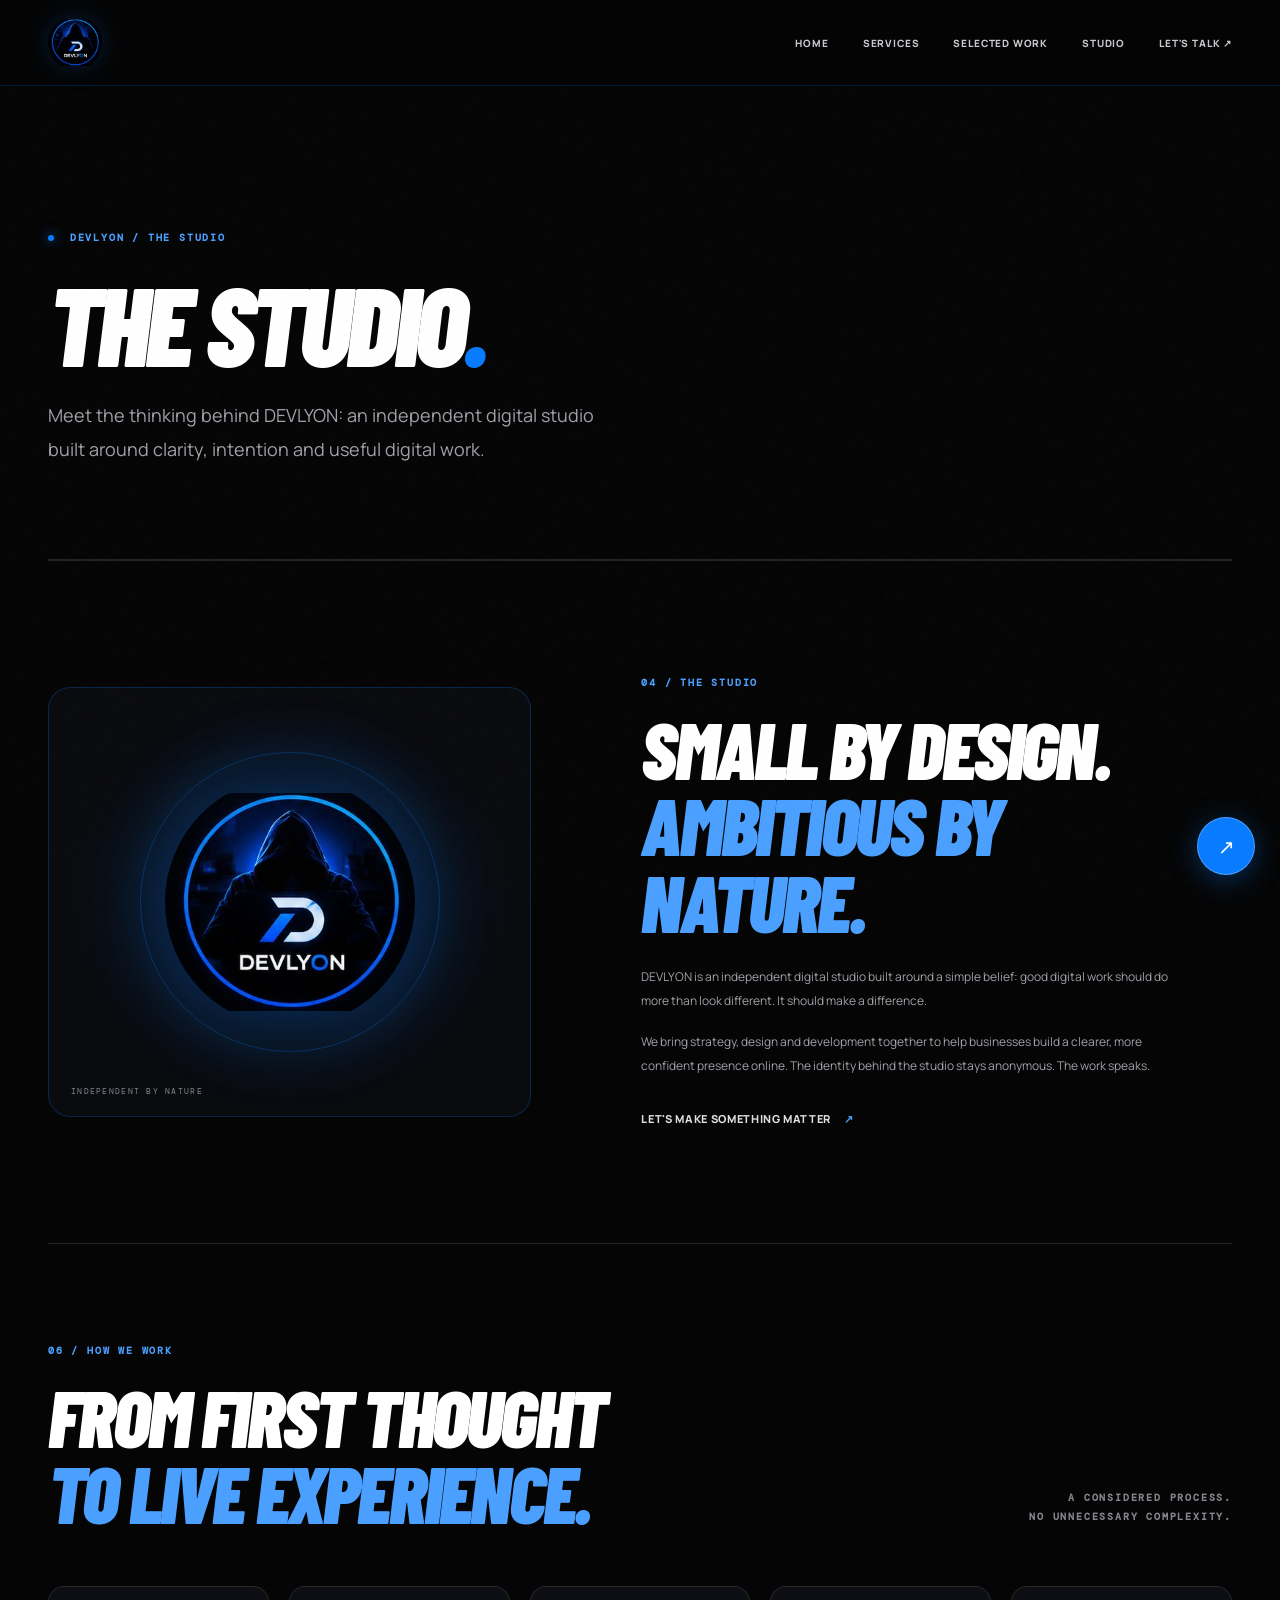
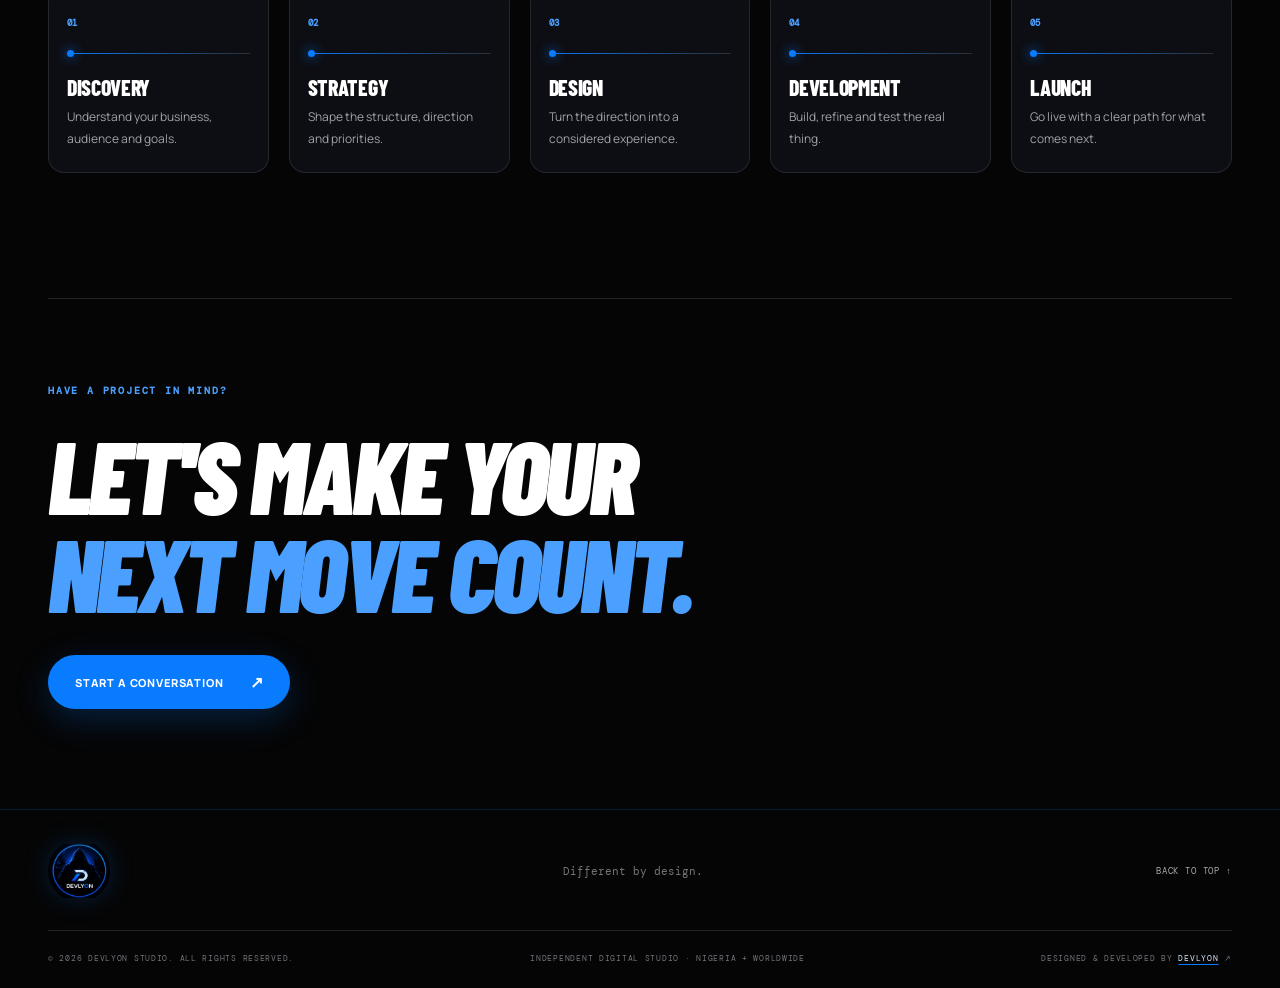
==== commit abf57dc4: "Load bold display typography across DEVLYON pages" ====
--- a/about.html
+++ b/about.html
@@ -1,3 +1,3 @@
-<!doctype html><html lang="en"><head><meta charset="utf-8"><meta name="viewport" content="width=device-width,initial-scale=1"><meta name="theme-color" content="#050505"><meta name="description" content="Meet the thinking behind DEVLYON: an independent digital studio built around clarity, intention and useful digital work."><title>The Studio | DEVLYON</title><link rel="icon" href="assets/devlyon-logo.jpg" type="image/jpeg"><link rel="apple-touch-icon" href="assets/devlyon-logo.jpg"><link rel="preconnect" href="https://fonts.googleapis.com"><link rel="preconnect" href="https://fonts.gstatic.com" crossorigin><link href="https://fonts.googleapis.com/css2?family=DM+Mono:wght@400;500&family=Manrope:wght@400;500;600;700;800&display=swap" rel="stylesheet"><link rel="stylesheet" href="styles.css"><script src="config.js" defer></script><script src="script.js" defer></script></head><body><div class="noise" aria-hidden="true"></div><header class="site-header"><a class="brand" href="index.html" aria-label="DEVLYON home"><img class="brand-logo" src="assets/devlyon-logo.jpg" alt="DEVLYON logo"></a><button class="menu-toggle" aria-label="Open navigation" aria-expanded="false" aria-controls="site-nav"><i></i><i></i></button><nav id="site-nav" class="site-nav"><a href="index.html">Home</a><a href="services.html">Services</a><a href="work.html">Selected work</a><a href="about.html">Studio</a><a href="contact.html">Let's talk <b>↗</b></a></nav></header><main><div class="inner-page-hero section-shell"><p class="eyebrow"><span class="status-dot"></span> DEVLYON / THE STUDIO</p><h1>The Studio<span class="blue-dot">.</span></h1><p>Meet the thinking behind DEVLYON: an independent digital studio built around clarity, intention and useful digital work.</p></div><section class="about section-shell" id="about"><div class="about-visual"><div class="about-orbit"></div><img class="about-brand-logo" src="assets/devlyon-logo.jpg" alt="DEVLYON logo"><small>INDEPENDENT BY NATURE</small></div><div class="about-copy"><p class="eyebrow">04 / THE STUDIO</p><h2>Small by design.<br><span>Ambitious by nature.</span></h2><p>DEVLYON is an independent digital studio built around a simple belief: good digital work should do more than look different. It should make a difference.</p><p>We bring strategy, design and development together to help businesses build a clearer, more confident presence online. The identity behind the studio stays anonymous. The work speaks.</p><a class="text-link" href="contact.html">Let's make something matter <b>↗</b></a></div></section>
+<!doctype html><html lang="en"><head><meta charset="utf-8"><meta name="viewport" content="width=device-width,initial-scale=1"><meta name="theme-color" content="#050505"><meta name="description" content="Meet the thinking behind DEVLYON: an independent digital studio built around clarity, intention and useful digital work."><title>The Studio | DEVLYON</title><link rel="icon" href="assets/devlyon-logo.jpg" type="image/jpeg"><link rel="apple-touch-icon" href="assets/devlyon-logo.jpg"><link rel="preconnect" href="https://fonts.googleapis.com"><link rel="preconnect" href="https://fonts.gstatic.com" crossorigin><link href="https://fonts.googleapis.com/css2?family=Barlow+Condensed:ital,wght@0,700;0,800;0,900;1,700;1,800;1,900&family=DM+Mono:wght@400;500&family=Manrope:wght@400;500;600;700;800&display=swap" rel="stylesheet"><link rel="stylesheet" href="styles.css"><script src="config.js" defer></script><script src="script.js" defer></script></head><body><div class="noise" aria-hidden="true"></div><header class="site-header"><a class="brand" href="index.html" aria-label="DEVLYON home"><img class="brand-logo" src="assets/devlyon-logo.jpg" alt="DEVLYON logo"></a><button class="menu-toggle" aria-label="Open navigation" aria-expanded="false" aria-controls="site-nav"><i></i><i></i></button><nav id="site-nav" class="site-nav"><a href="index.html">Home</a><a href="services.html">Services</a><a href="work.html">Selected work</a><a href="about.html">Studio</a><a href="contact.html">Let's talk <b>↗</b></a></nav></header><main><div class="inner-page-hero section-shell"><p class="eyebrow"><span class="status-dot"></span> DEVLYON / THE STUDIO</p><h1>The Studio<span class="blue-dot">.</span></h1><p>Meet the thinking behind DEVLYON: an independent digital studio built around clarity, intention and useful digital work.</p></div><section class="about section-shell" id="about"><div class="about-visual"><div class="about-orbit"></div><img class="about-brand-logo" src="assets/devlyon-logo.jpg" alt="DEVLYON logo"><small>INDEPENDENT BY NATURE</small></div><div class="about-copy"><p class="eyebrow">04 / THE STUDIO</p><h2>Small by design.<br><span>Ambitious by nature.</span></h2><p>DEVLYON is an independent digital studio built around a simple belief: good digital work should do more than look different. It should make a difference.</p><p>We bring strategy, design and development together to help businesses build a clearer, more confident presence online. The identity behind the studio stays anonymous. The work speaks.</p><a class="text-link" href="contact.html">Let's make something matter <b>↗</b></a></div></section>
 
 <section class="process section-shell" id="process"><div class="section-heading"><div><p class="eyebrow">06 / HOW WE WORK</p><h2>From first thought<br><span>to live experience.</span></h2></div><p class="section-aside">A considered process.<br>No unnecessary complexity.</p></div><div class="process-track"><article><small>01</small><i></i><h3>Discovery</h3><p>Understand your business, audience and goals.</p></article><article><small>02</small><i></i><h3>Strategy</h3><p>Shape the structure, direction and priorities.</p></article><article><small>03</small><i></i><h3>Design</h3><p>Turn the direction into a considered experience.</p></article><article><small>04</small><i></i><h3>Development</h3><p>Build, refine and test the real thing.</p></article><article><small>05</small><i></i><h3>Launch</h3><p>Go live with a clear path for what comes next.</p></article></div></section><section class="page-cta section-shell"><p class="eyebrow">HAVE A PROJECT IN MIND?</p><h2>Let's make your<br><span>next move count.</span></h2><a class="button button-primary" href="contact.html#contact">Start a conversation <b>↗</b></a></section></main><footer class="site-footer"><div class="footer-top"><a class="brand" href="index.html" aria-label="DEVLYON home"><img class="brand-logo footer-logo" src="assets/devlyon-logo.jpg" alt="DEVLYON logo"></a><p>Different by design.</p><a class="back-top" href="#">BACK TO TOP ↑</a></div><div class="footer-bottom"><span>© <span id="year"></span> DEVLYON STUDIO. ALL RIGHTS RESERVED.</span><span>INDEPENDENT DIGITAL STUDIO · NIGERIA + WORLDWIDE</span><span class="creator-credit">Designed & developed by <a data-brand-link href="https://devlyon.pages.dev/">DEVLYON</a> ↗</span></div></footer><a class="floating-contact" data-contact="whatsapp" href="https://wa.me/2349135424851" target="_blank" rel="noopener noreferrer" aria-label="Chat with DEVLYON on WhatsApp">↗</a></body></html>
--- a/styles.css
+++ b/styles.css
@@ -328,3 +328,221 @@
     transition:none!important;
   }
 }
+
+
+/* Site-wide interaction polish */
+a,button,[role="button"],.brand,.back-top,.footer-bottom a {
+  -webkit-tap-highlight-color:transparent;
+}
+.site-nav a:not(.nav-cta),.back-top,.footer-bottom a {
+  position:relative;transition:color .22s ease,transform .22s ease;
+}
+.site-nav a:not(.nav-cta):after,.back-top:after {
+  content:"";position:absolute;left:0;right:0;bottom:-7px;height:1px;
+  background:var(--blue2);transform:scaleX(0);transform-origin:left;
+  transition:transform .25s ease;
+}
+.site-nav a:not(.nav-cta):hover,.back-top:hover,.footer-bottom a:hover {
+  color:#fff;transform:translateY(-2px);
+}
+.site-nav a:not(.nav-cta):hover:after,.back-top:hover:after {transform:scaleX(1)}
+.nav-cta {transition:background .25s ease,box-shadow .25s ease,transform .25s ease}
+.nav-cta:hover {background:rgba(8,123,255,.16);box-shadow:0 0 24px rgba(8,123,255,.2);transform:translateY(-2px)}
+button,.filter-button,.slider-arrow {cursor:pointer;transition:transform .2s ease,background .2s ease,color .2s ease,border-color .2s ease,box-shadow .2s ease}
+button:hover,.filter-button:hover {transform:translateY(-2px)}
+button:active,.filter-button:active,.slider-arrow:active {transform:scale(.96)}
+.brand-logo {transition:transform .35s ease,filter .35s ease}
+.brand:hover .brand-logo {transform:scale(1.045);filter:drop-shadow(0 0 12px rgba(8,123,255,.35))}
+.text-link b,.button b,.work-meta>b {display:inline-block;transition:transform .25s ease}
+.text-link:hover b,.button:hover b {transform:translate(4px,-2px)}
+.back-top:hover {color:var(--blue2)}
+.site-footer .creator-credit a {transition:color .2s ease,text-shadow .2s ease}
+.site-footer .creator-credit a:hover {color:var(--blue2);text-shadow:0 0 12px rgba(8,123,255,.45)}
+img:not(.brand-logo) {transition:filter .3s ease}
+img:hover {filter:brightness(1.045)}
+:focus-visible {outline:2px solid var(--blue2);outline-offset:4px}
+
+/* Selected work carousel */
+.work-slider {position:relative}
+.slider-controls {display:flex;align-items:center;justify-content:flex-end;gap:12px;margin:-6px 0 18px}
+.slider-arrow {width:40px;height:40px;border:1px solid var(--line);border-radius:50%;background:transparent;color:#fff;font-size:18px}
+.slider-arrow:hover {border-color:var(--blue);background:rgba(8,123,255,.15);box-shadow:0 0 18px rgba(8,123,255,.18)}
+.slider-arrow:disabled {opacity:.3;cursor:not-allowed;transform:none}
+.slider-dots {display:flex;align-items:center;gap:7px}
+.slider-dot {width:7px;height:7px;border:0;border-radius:20px;padding:0;background:#555;min-width:7px}
+.slider-dot[aria-current="true"] {width:22px;background:var(--blue2);box-shadow:0 0 12px rgba(8,123,255,.55)}
+.work-grid {display:flex;gap:18px;overflow-x:auto;overflow-y:hidden;scroll-snap-type:x mandatory;scroll-behavior:smooth;scrollbar-width:none;padding:2px 2px 16px}
+.work-grid::-webkit-scrollbar {display:none}
+.work-grid .work-card,.work-grid .work-card.work-wide {flex:0 0 calc((100% - 36px)/3);min-width:0;scroll-snap-align:start}
+.work-grid .work-card[hidden] {display:none}
+@media(max-width:900px) {.work-grid .work-card,.work-grid .work-card.work-wide {flex-basis:calc((100% - 18px)/2)}}
+@media(max-width:600px) {
+ .work-grid .work-card,.work-grid .work-card.work-wide {flex-basis:88%}
+ .slider-controls {margin-top:4px}
+ .slider-arrow {width:36px;height:36px}
+}
+@media(hover:none),(pointer:coarse) {
+ .site-nav a:hover,.back-top:hover,.brand:hover .brand-logo {transform:none}
+ button:hover,.filter-button:hover {transform:none}
+}
+@media(prefers-reduced-motion:reduce) {
+ .site-nav a,.back-top,.nav-cta,.brand-logo,button,.filter-button,.text-link b,.button b,
+ .creator-credit a,.slider-arrow,.slider-dot {transition:none!important}
+ .work-grid {scroll-behavior:auto}
+}
+
+
+/* Additional portfolio directions: hospitality, property, healthcare and fitness */
+.restaurant-site{background:#f3eadb;color:#26372d;font-family:Georgia,serif}
+.restaurant-site nav{border-bottom:1px solid #cfc3ae}
+.restaurant-site nav b{font-family:Arial,sans-serif;font-size:13px;letter-spacing:.08em}
+.restaurant-site nav b span{display:block;font-size:7px;letter-spacing:.24em;color:#a05d3b}
+.restaurant-site nav strong{background:#26372d;color:#f3eadb;padding:8px}
+.restaurant-hero{position:relative;flex:1;padding:7% 8%;overflow:hidden}
+.restaurant-hero small,.property-hero small,.wellness-hero small,.fitness-hero small{font:7px Arial,sans-serif;letter-spacing:.16em}
+.restaurant-hero h4,.property-hero h4,.wellness-hero h4,.fitness-hero h4{font-size:clamp(26px,3.8vw,46px);line-height:.94;letter-spacing:-.06em;margin:12px 0}
+.restaurant-hero h4 em{color:#a05d3b}
+.restaurant-hero p,.property-hero p,.wellness-hero p,.fitness-hero p{font:9px/1.6 Arial,sans-serif;max-width:190px;opacity:.75}
+.restaurant-hero button{background:#a05d3b;color:#fff;border:0;padding:10px 12px;font:7px Arial,sans-serif;margin-top:8px}
+.restaurant-dish{position:absolute;width:34%;aspect-ratio:1;right:7%;bottom:8%;border-radius:50%;background:radial-gradient(circle at 50% 50%,#d9a85f 0 12%,#75834e 13% 23%,#f8f0dc 24% 34%,#b7a17d 35% 38%,#e3d5bd 39% 100%);box-shadow:0 12px 24px #4a372526}
+.restaurant-dish span{position:absolute;top:20%;left:45%;color:#f6e4a8}
+.restaurant-site footer,.wellness-site footer,.fitness-site footer{font:6px Arial,sans-serif;letter-spacing:.15em;padding:9px 7%;border-top:1px solid currentColor;opacity:.65}
+.property-site{background:#e7e9e5;color:#202d2a;font-family:Arial,sans-serif}
+.property-site nav{border-bottom:1px solid #c9d0ca}
+.property-site nav b{font-size:12px;letter-spacing:.04em}
+.property-site nav b span{display:block;font-size:6px;letter-spacing:.25em;color:#7d8f7d}
+.property-site nav strong{background:#273d36;color:#fff;padding:8px}
+.property-hero{position:relative;flex:1;padding:7% 8%;overflow:hidden}
+.property-hero small{color:#71836e}
+.property-hero h4 em{font-family:Georgia,serif;font-weight:400;color:#7b8f79}
+.property-hero button{background:#273d36;color:#fff;border:0;padding:10px 12px;font:7px Arial,sans-serif;margin-top:8px}
+.property-building{position:absolute;right:7%;bottom:0;width:34%;height:56%;background:linear-gradient(110deg,#aebbb0,#e4e8df 45%,#829487);clip-path:polygon(15% 0,100% 14%,100% 100%,0 100%,0 18%);box-shadow:inset 8px 0 #ffffff55}
+.property-building i{position:relative;display:inline-block;width:19%;height:22%;margin:35% 2% 0 7%;background:#435e55aa}
+.wellness-site{background:#e8f0ed;color:#203e3a;font-family:Arial,sans-serif}
+.wellness-site nav{border-bottom:1px solid #c5d7d0}
+.wellness-site nav b{font-size:18px;letter-spacing:-.08em}
+.wellness-site nav b span{color:#3e9a83}
+.wellness-site nav strong{background:#2e665c;color:white;padding:8px}
+.wellness-hero{position:relative;flex:1;padding:7% 8%;overflow:hidden}
+.wellness-hero small{color:#438879}
+.wellness-hero h4 em{font-family:Georgia,serif;font-weight:400;color:#438879}
+.wellness-hero button{background:#2e665c;color:#fff;border:0;padding:10px 12px;font:7px Arial,sans-serif;margin-top:8px}
+.wellness-mark{position:absolute;right:11%;top:25%;width:80px;height:80px;border-radius:50%;display:grid;place-items:center;background:#c7e2d7;color:#2e665c;font-size:54px;font-weight:200;box-shadow:0 0 0 12px #c7e2d744}
+.fitness-site{background:#171a1d;color:#f4f2eb;font-family:Arial,sans-serif}
+.fitness-site nav{border-bottom:1px solid #ffffff25}
+.fitness-site nav b{font-size:16px;font-weight:900;letter-spacing:.1em}
+.fitness-site nav b span{color:#d6f34b}
+.fitness-site nav strong{background:#d6f34b;color:#171a1d;padding:8px}
+.fitness-hero{position:relative;flex:1;padding:7% 8%;overflow:hidden}
+.fitness-hero small{color:#d6f34b}
+.fitness-hero h4{font-weight:900;font-style:italic;text-transform:uppercase}
+.fitness-hero h4 em{font-style:italic;color:#d6f34b}
+.fitness-hero button{background:#d6f34b;color:#171a1d;border:0;padding:10px 12px;font:700 7px Arial,sans-serif;margin-top:8px}
+.fitness-rings{position:absolute;right:7%;bottom:4%;width:34%;aspect-ratio:1;border:12px solid #d6f34b;border-radius:50%;transform:rotate(-28deg);opacity:.85}
+.fitness-rings i{position:absolute;inset:12%;border:5px solid #f4f2eb;border-radius:50%}
+.fitness-rings i:nth-child(2){inset:27%;border-color:#d6f34b}
+.fitness-rings i:nth-child(3){inset:42%;background:#d6f34b}
+.preview-restaurant{background:#a05d3b}
+.preview-property{background:#718579}
+.preview-wellness{background:#438879}
+.preview-fitness{background:#d6f34b}
+@media(max-width:600px){
+ .restaurant-hero h4,.property-hero h4,.wellness-hero h4,.fitness-hero h4{font-size:clamp(27px,8vw,42px)}
+ .restaurant-dish{width:29%;right:5%}
+ .wellness-mark{width:58px;height:58px;font-size:38px}
+}
+
+
+/* DEVLYON — ELEVATE-inspired studio direction (brand colours retained) */
+:root{--radius-card:22px;--radius-pill:999px;--display:"Barlow Condensed","Manrope",sans-serif}
+body{font-family:var(--sans);background:var(--bg)}
+.site-header{border-bottom:1px solid rgba(8,123,255,.2)}
+.site-nav{font-weight:800;text-transform:uppercase;letter-spacing:.075em}
+.site-nav a:not(.nav-cta){font-size:10px}
+.nav-cta{border-radius:var(--radius-pill);padding:13px 22px;background:var(--blue);border-color:var(--blue);font-weight:800;letter-spacing:.06em;text-transform:uppercase}
+.nav-cta:hover{background:#2490ff}
+.hero{min-height:730px}
+.hero h1,.inner-page-hero h1{font-family:var(--display);font-weight:900;text-transform:uppercase;font-style:italic;letter-spacing:-.045em;line-height:.91}
+.hero h1{font-size:clamp(64px,8.4vw,116px)}
+.inner-page-hero h1{font-size:clamp(66px,9vw,112px)}
+.outline-word{-webkit-text-stroke:1.5px var(--blue2)}
+.eyebrow,.section-aside,.hero-foot,.scroll-cue{font-weight:700;text-transform:uppercase;letter-spacing:.18em}
+.intro h2,.section-heading h2,.about h2,.values h2,.faq h2,.contact h2,.page-cta h2{font-family:var(--display);font-weight:900;text-transform:uppercase;font-style:italic;letter-spacing:-.035em;line-height:.96}
+.intro h2,.section-heading h2,.about h2,.values h2,.faq h2{font-size:clamp(48px,6.2vw,82px)}
+.contact h2,.page-cta h2{font-size:clamp(58px,8vw,104px)}
+.intro h2 span,.section-heading h2 span,.about h2 span,.values h2 span,.faq h2 span,.contact h2 span,.page-cta h2 span{color:var(--blue2)}
+.button{min-height:54px;padding:0 27px;border-radius:var(--radius-pill);font-size:11px;font-weight:900;text-transform:uppercase;letter-spacing:.075em;gap:26px}
+.button-primary{background:var(--blue);box-shadow:0 10px 35px rgba(8,123,255,.24)}
+.button-outline{border:1px solid rgba(255,255,255,.25);border-radius:var(--radius-pill)}
+.button:hover{box-shadow:0 12px 36px rgba(8,123,255,.28)}
+.text-link{font-weight:800;text-transform:uppercase;letter-spacing:.06em}
+.service-grid{display:grid;grid-template-columns:repeat(4,minmax(0,1fr));gap:14px;border:0}
+.service-card{min-height:270px;padding:26px 24px;border:1px solid rgba(255,255,255,.1);border-radius:var(--radius-card);background:linear-gradient(145deg,#11131a,#090a0e);overflow:hidden}
+.service-card:before{content:"";position:absolute;inset:0;background:radial-gradient(circle at 90% 0,rgba(8,123,255,.19),transparent 45%);opacity:.35;transition:opacity .35s ease;pointer-events:none}
+.service-card:hover:before{opacity:1}
+.service-card:after{left:24px;right:24px;bottom:0}
+.service-card h3,.value-list h3,.process-track h3,.faq-list summary,.work-meta h3{font-family:var(--display);font-size:clamp(19px,1.7vw,24px);font-weight:800;text-transform:uppercase;letter-spacing:-.015em;line-height:1.02}
+.service-card h3{margin-top:64px}
+.service-card p,.work-meta p,.value-list p,.process-track p{font-size:12px}
+.service-card>small,.value-list small,.process-track small{font-weight:700;color:var(--blue2)}
+.service-icon{font-size:26px}
+.work-grid{gap:20px}
+.work-card{min-width:0}
+.work-visual{height:330px;border-radius:var(--radius-card);overflow:hidden}
+.work-meta{padding:18px 5px 0}
+.work-meta h3{font-size:19px}
+.work-meta p{text-transform:uppercase;font-size:9px;letter-spacing:.06em}
+.work-card:hover .work-visual{transform:translateY(-8px) scale(1.012);box-shadow:0 22px 50px rgba(8,123,255,.2),0 0 0 1px rgba(8,123,255,.45)}
+.work-filters{flex-wrap:wrap;gap:9px}
+.filter-button{border-radius:var(--radius-pill);padding:11px 18px;text-transform:uppercase;font-size:9px;font-weight:800;letter-spacing:.07em}
+.slider-arrow{border-radius:50%;width:44px;height:44px}
+.about-visual{border-radius:var(--radius-card);border:1px solid rgba(8,123,255,.25)}
+.value-list article{padding:24px 18px;border:1px solid rgba(255,255,255,.09);border-radius:16px;margin-bottom:10px;background:linear-gradient(120deg,#101116,#090a0d)}
+.process-track article{padding:22px 18px;border:1px solid rgba(255,255,255,.1);border-radius:16px;background:#0d0e13}
+.process-track article>i{margin-top:22px}
+.faq-list details{padding:24px 18px;border:1px solid rgba(255,255,255,.1);border-radius:15px;margin-bottom:10px;background:#0c0d12}
+.faq-list details:first-child{border-top:1px solid rgba(255,255,255,.1)}
+.faq-list summary{font-size:19px}
+.faq-list details:hover{border-color:rgba(8,123,255,.5);background:#10131b}
+.contact{background:radial-gradient(ellipse at 90% 45%,rgba(8,123,255,.13),transparent 48%)}
+.contact-actions{gap:14px}
+.floating-contact{border-radius:50%;width:58px;height:58px;border:1px solid rgba(255,255,255,.28)}
+.page-cta{padding-top:85px;padding-bottom:100px}
+.page-cta h2{margin:0 0 34px}
+.inner-page-hero{padding-top:145px;padding-bottom:75px}
+.inner-page-hero h1{text-transform:uppercase}
+.inner-page-hero>p:last-child{max-width:560px;color:var(--muted);line-height:1.9}
+.site-footer{border-top-color:rgba(8,123,255,.2)}
+.footer-top .back-top,.footer-bottom,.creator-credit{text-transform:uppercase;letter-spacing:.09em}
+@media(max-width:1000px){
+ .service-grid{grid-template-columns:repeat(2,minmax(0,1fr))}
+ .hero h1{font-size:clamp(64px,9vw,94px)}
+ .work-visual{height:300px}
+ .process-track{grid-template-columns:repeat(2,1fr)}
+}
+@media(max-width:700px){
+ .hero{padding-top:65px}
+ .hero h1{font-size:clamp(56px,14vw,86px)}
+ .inner-page-hero{padding-top:105px}
+ .inner-page-hero h1{font-size:clamp(58px,15vw,88px)}
+ .intro h2,.section-heading h2,.about h2,.values h2,.faq h2{font-size:clamp(43px,12vw,62px)}
+ .contact h2,.page-cta h2{font-size:clamp(48px,13vw,72px)}
+ .service-grid{grid-template-columns:1fr 1fr;gap:10px}
+ .service-card{min-height:225px;padding:20px 16px;border-radius:17px}
+ .service-card h3{font-size:19px;margin-top:52px}
+ .service-card p{font-size:10px}
+ .work-visual,.work-wide .work-visual{height:280px;border-radius:17px}
+ .work-grid{gap:15px}
+ .filter-button{padding:10px 15px}
+ .process-track{grid-template-columns:1fr}
+ .value-list article,.process-track article,.faq-list details{border-radius:14px}
+ .contact-actions{width:100%;max-width:340px}
+ .contact-actions .button{width:100%;justify-content:space-between}
+ .page-cta{padding-top:65px;padding-bottom:75px}
+}
+@media(hover:none),(pointer:coarse){
+ .service-card:active,.work-card:active .work-visual,.value-list article:active,.process-track article:active{transform:scale(.98)}
+}
+@media(prefers-reduced-motion:reduce){
+ .service-card:before{transition:none}
+}
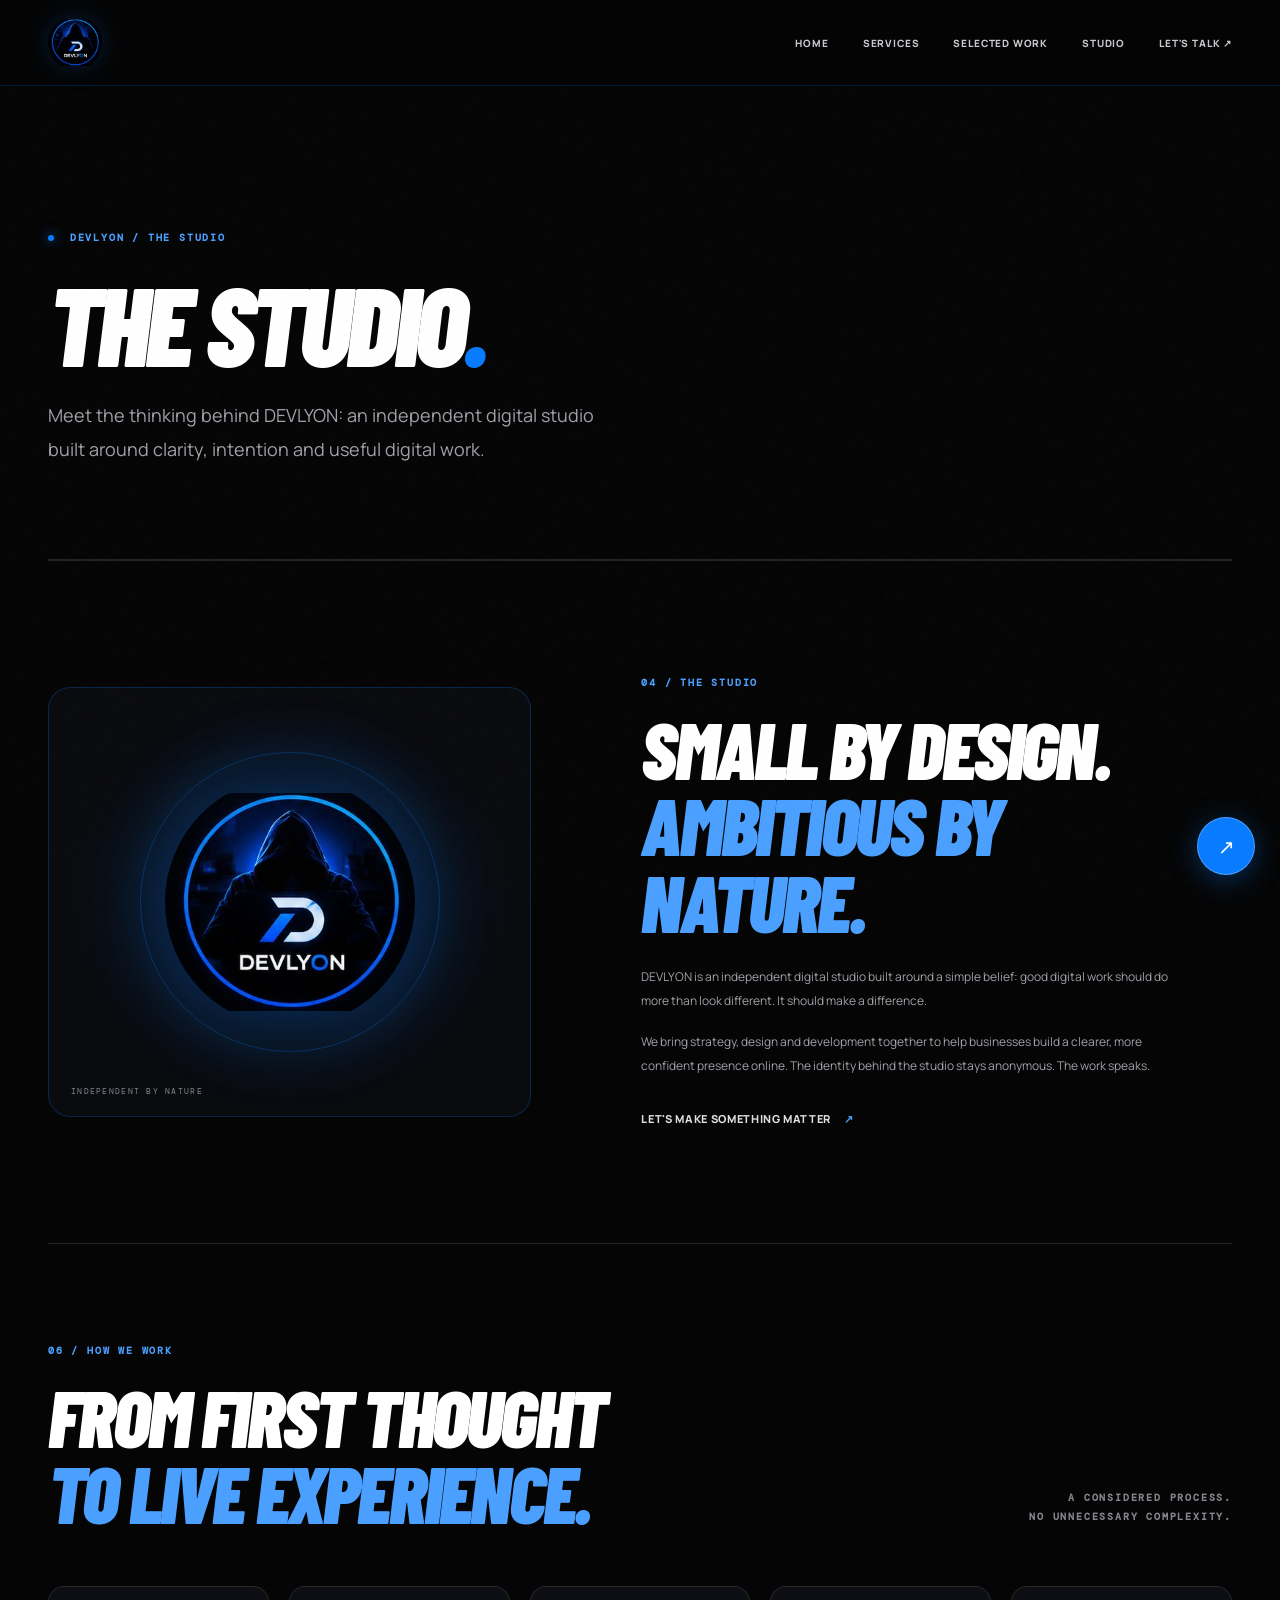
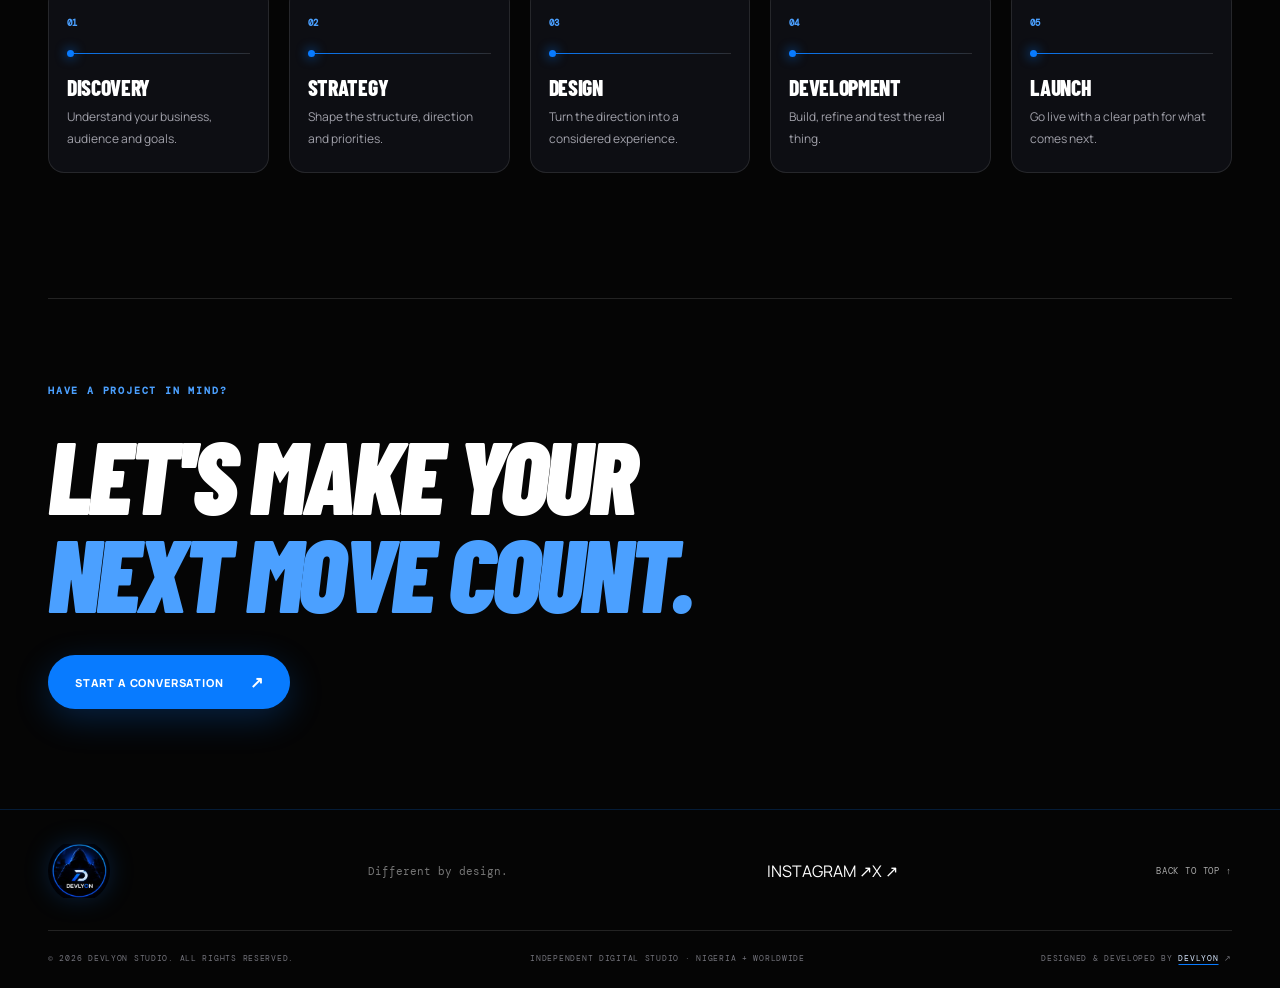
==== commit af34d765: "Add DEVLYON social media links across the website" ====
--- a/about.html
+++ b/about.html
@@ -1,3 +1,3 @@
 <!doctype html><html lang="en"><head><meta charset="utf-8"><meta name="viewport" content="width=device-width,initial-scale=1"><meta name="theme-color" content="#050505"><meta name="description" content="Meet the thinking behind DEVLYON: an independent digital studio built around clarity, intention and useful digital work."><title>The Studio | DEVLYON</title><link rel="icon" href="assets/devlyon-logo.jpg" type="image/jpeg"><link rel="apple-touch-icon" href="assets/devlyon-logo.jpg"><link rel="preconnect" href="https://fonts.googleapis.com"><link rel="preconnect" href="https://fonts.gstatic.com" crossorigin><link href="https://fonts.googleapis.com/css2?family=Barlow+Condensed:ital,wght@0,700;0,800;0,900;1,700;1,800;1,900&family=DM+Mono:wght@400;500&family=Manrope:wght@400;500;600;700;800&display=swap" rel="stylesheet"><link rel="stylesheet" href="styles.css"><script src="config.js" defer></script><script src="script.js" defer></script></head><body><div class="noise" aria-hidden="true"></div><header class="site-header"><a class="brand" href="index.html" aria-label="DEVLYON home"><img class="brand-logo" src="assets/devlyon-logo.jpg" alt="DEVLYON logo"></a><button class="menu-toggle" aria-label="Open navigation" aria-expanded="false" aria-controls="site-nav"><i></i><i></i></button><nav id="site-nav" class="site-nav"><a href="index.html">Home</a><a href="services.html">Services</a><a href="work.html">Selected work</a><a href="about.html">Studio</a><a href="contact.html">Let's talk <b>↗</b></a></nav></header><main><div class="inner-page-hero section-shell"><p class="eyebrow"><span class="status-dot"></span> DEVLYON / THE STUDIO</p><h1>The Studio<span class="blue-dot">.</span></h1><p>Meet the thinking behind DEVLYON: an independent digital studio built around clarity, intention and useful digital work.</p></div><section class="about section-shell" id="about"><div class="about-visual"><div class="about-orbit"></div><img class="about-brand-logo" src="assets/devlyon-logo.jpg" alt="DEVLYON logo"><small>INDEPENDENT BY NATURE</small></div><div class="about-copy"><p class="eyebrow">04 / THE STUDIO</p><h2>Small by design.<br><span>Ambitious by nature.</span></h2><p>DEVLYON is an independent digital studio built around a simple belief: good digital work should do more than look different. It should make a difference.</p><p>We bring strategy, design and development together to help businesses build a clearer, more confident presence online. The identity behind the studio stays anonymous. The work speaks.</p><a class="text-link" href="contact.html">Let's make something matter <b>↗</b></a></div></section>
 
-<section class="process section-shell" id="process"><div class="section-heading"><div><p class="eyebrow">06 / HOW WE WORK</p><h2>From first thought<br><span>to live experience.</span></h2></div><p class="section-aside">A considered process.<br>No unnecessary complexity.</p></div><div class="process-track"><article><small>01</small><i></i><h3>Discovery</h3><p>Understand your business, audience and goals.</p></article><article><small>02</small><i></i><h3>Strategy</h3><p>Shape the structure, direction and priorities.</p></article><article><small>03</small><i></i><h3>Design</h3><p>Turn the direction into a considered experience.</p></article><article><small>04</small><i></i><h3>Development</h3><p>Build, refine and test the real thing.</p></article><article><small>05</small><i></i><h3>Launch</h3><p>Go live with a clear path for what comes next.</p></article></div></section><section class="page-cta section-shell"><p class="eyebrow">HAVE A PROJECT IN MIND?</p><h2>Let's make your<br><span>next move count.</span></h2><a class="button button-primary" href="contact.html#contact">Start a conversation <b>↗</b></a></section></main><footer class="site-footer"><div class="footer-top"><a class="brand" href="index.html" aria-label="DEVLYON home"><img class="brand-logo footer-logo" src="assets/devlyon-logo.jpg" alt="DEVLYON logo"></a><p>Different by design.</p><a class="back-top" href="#">BACK TO TOP ↑</a></div><div class="footer-bottom"><span>© <span id="year"></span> DEVLYON STUDIO. ALL RIGHTS RESERVED.</span><span>INDEPENDENT DIGITAL STUDIO · NIGERIA + WORLDWIDE</span><span class="creator-credit">Designed & developed by <a data-brand-link href="https://devlyon.pages.dev/">DEVLYON</a> ↗</span></div></footer><a class="floating-contact" data-contact="whatsapp" href="https://wa.me/2349135424851" target="_blank" rel="noopener noreferrer" aria-label="Chat with DEVLYON on WhatsApp">↗</a></body></html>+<section class="process section-shell" id="process"><div class="section-heading"><div><p class="eyebrow">06 / HOW WE WORK</p><h2>From first thought<br><span>to live experience.</span></h2></div><p class="section-aside">A considered process.<br>No unnecessary complexity.</p></div><div class="process-track"><article><small>01</small><i></i><h3>Discovery</h3><p>Understand your business, audience and goals.</p></article><article><small>02</small><i></i><h3>Strategy</h3><p>Shape the structure, direction and priorities.</p></article><article><small>03</small><i></i><h3>Design</h3><p>Turn the direction into a considered experience.</p></article><article><small>04</small><i></i><h3>Development</h3><p>Build, refine and test the real thing.</p></article><article><small>05</small><i></i><h3>Launch</h3><p>Go live with a clear path for what comes next.</p></article></div></section><section class="page-cta section-shell"><p class="eyebrow">HAVE A PROJECT IN MIND?</p><h2>Let's make your<br><span>next move count.</span></h2><a class="button button-primary" href="contact.html#contact">Start a conversation <b>↗</b></a></section></main><footer class="site-footer"><div class="footer-top"><a class="brand" href="index.html" aria-label="DEVLYON home"><img class="brand-logo footer-logo" src="assets/devlyon-logo.jpg" alt="DEVLYON logo"></a><p>Different by design.</p><nav class="footer-socials" aria-label="DEVLYON social media"><a href="https://instagram.com/devlyon.digital" target="_blank" rel="noopener noreferrer" aria-label="DEVLYON on Instagram">INSTAGRAM <span>↗</span></a><a href="https://x.com/devlyonofficial" target="_blank" rel="noopener noreferrer" aria-label="DEVLYON on X">X <span>↗</span></a></nav><a class="back-top" href="#">BACK TO TOP ↑</a></div><div class="footer-bottom"><span>© <span id="year"></span> DEVLYON STUDIO. ALL RIGHTS RESERVED.</span><span>INDEPENDENT DIGITAL STUDIO · NIGERIA + WORLDWIDE</span><span class="creator-credit">Designed & developed by <a data-brand-link href="https://devlyon.pages.dev/">DEVLYON</a> ↗</span></div></footer><a class="floating-contact" data-contact="whatsapp" href="https://wa.me/2349135424851" target="_blank" rel="noopener noreferrer" aria-label="Chat with DEVLYON on WhatsApp">↗</a></body></html>
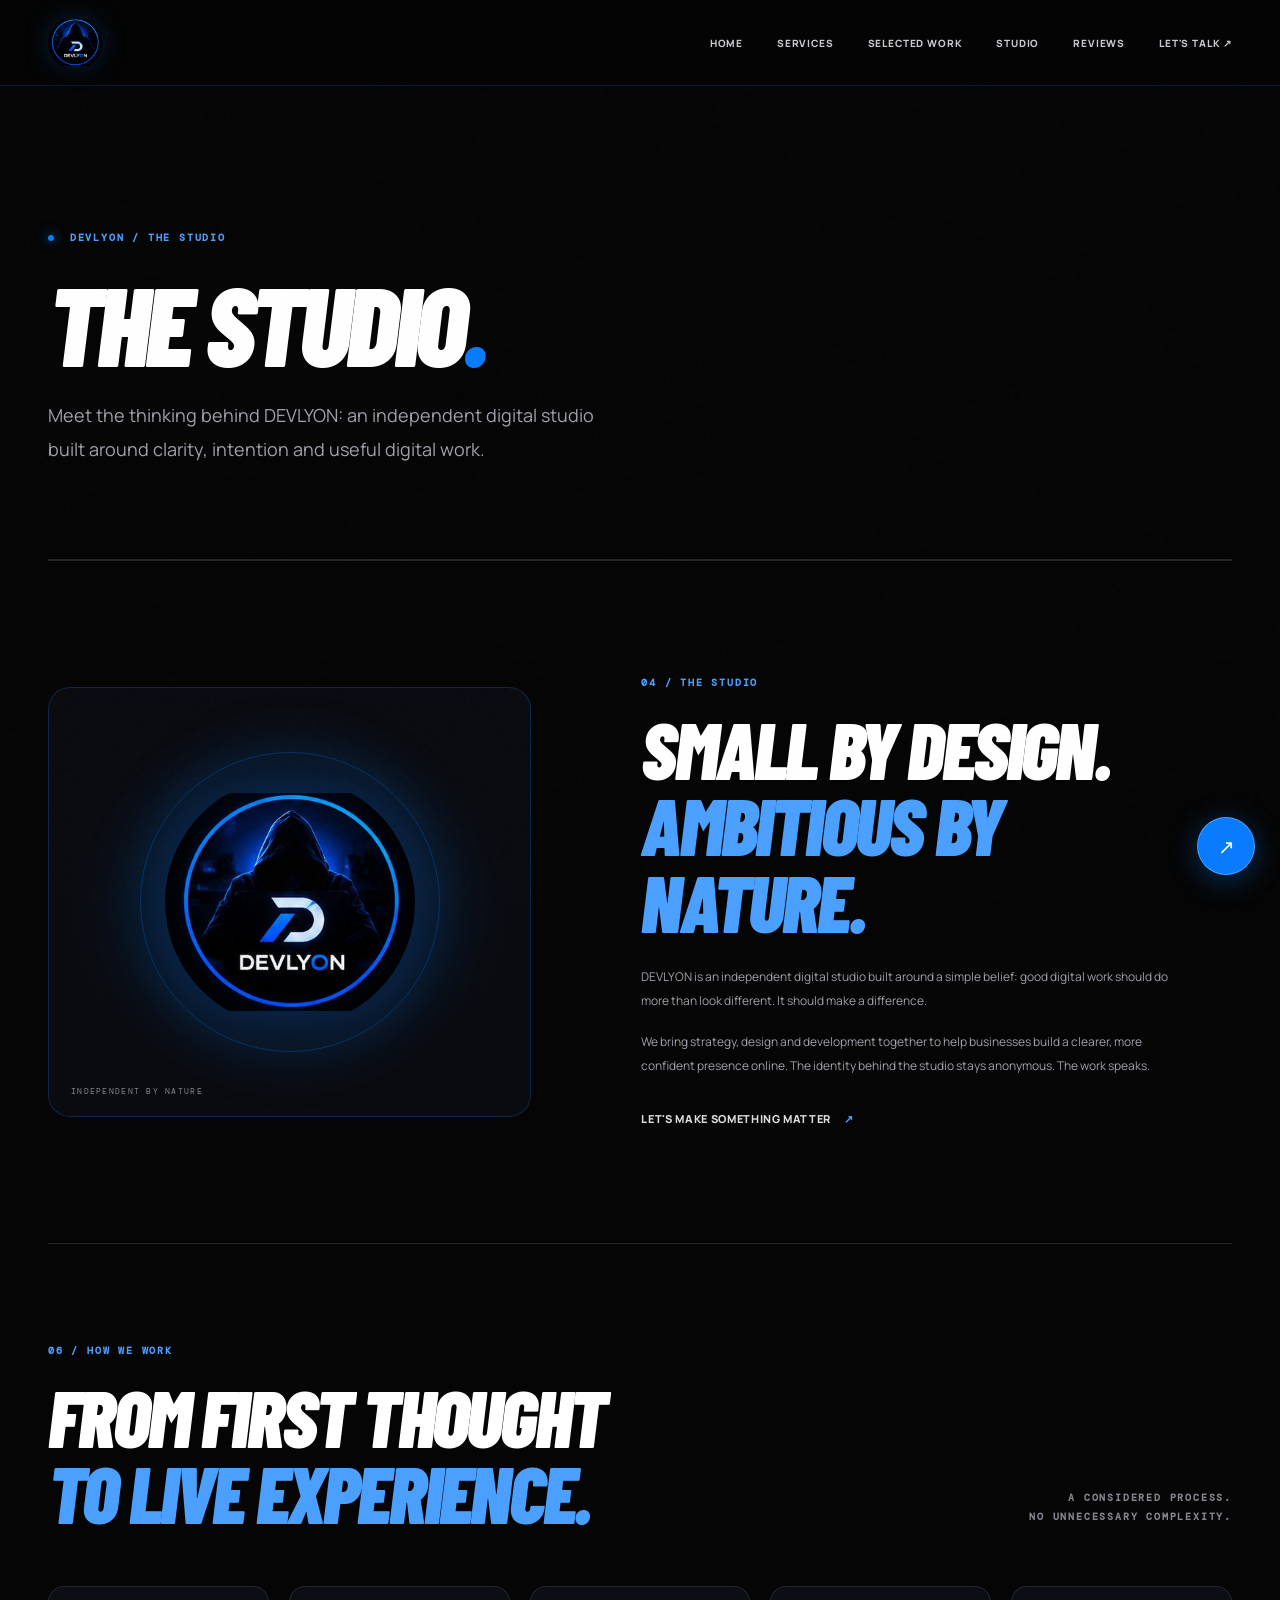
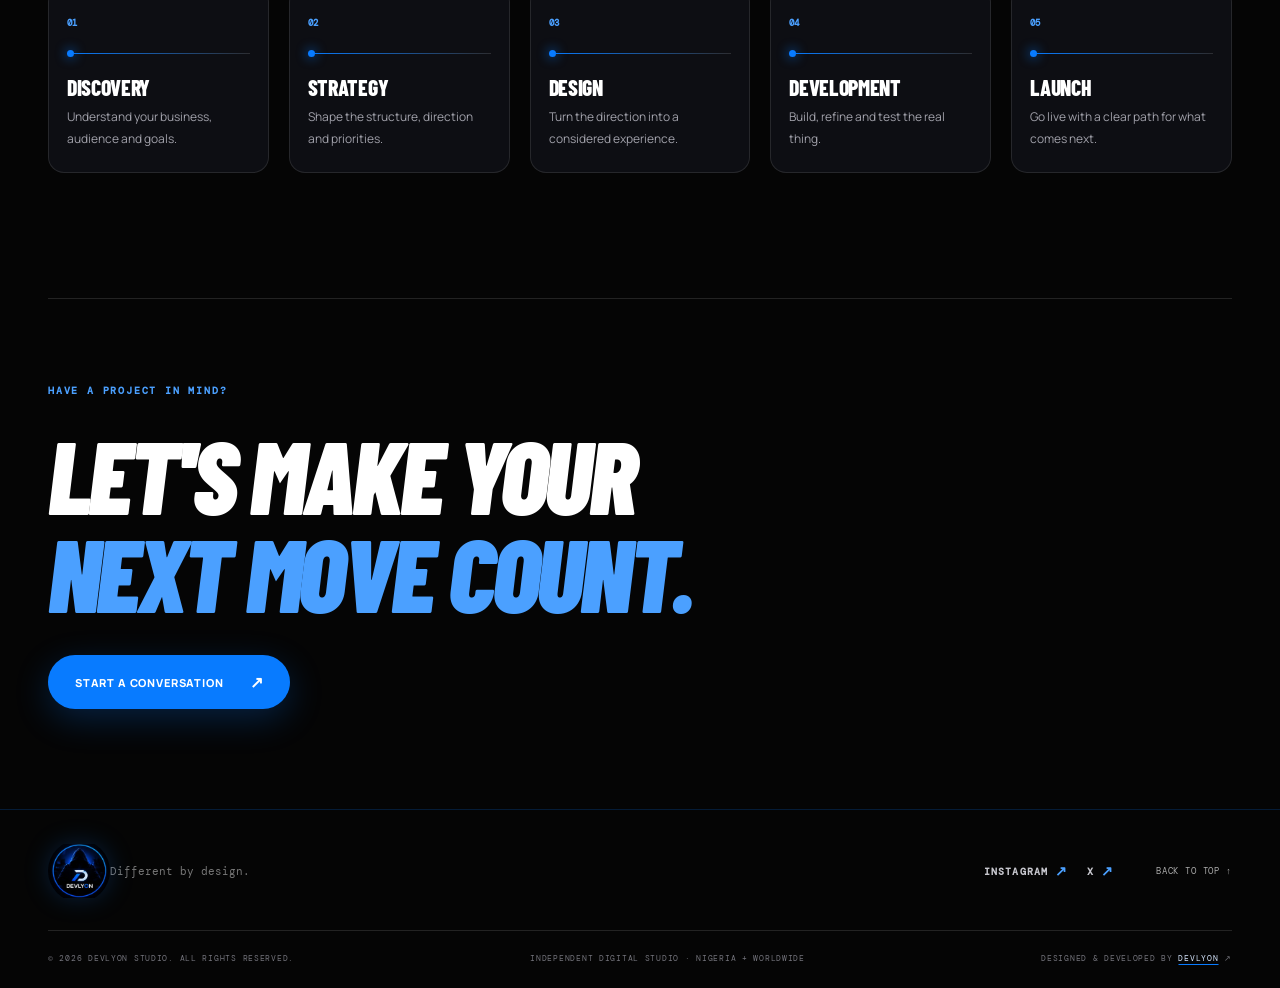
==== commit 08216650: "Add dedicated reviews page navigation and integration" ====
--- a/about.html
+++ b/about.html
@@ -1,3 +1,3 @@
-<!doctype html><html lang="en"><head><meta charset="utf-8"><meta name="viewport" content="width=device-width,initial-scale=1"><meta name="theme-color" content="#050505"><meta name="description" content="Meet the thinking behind DEVLYON: an independent digital studio built around clarity, intention and useful digital work."><title>The Studio | DEVLYON</title><link rel="icon" href="assets/devlyon-logo.jpg" type="image/jpeg"><link rel="apple-touch-icon" href="assets/devlyon-logo.jpg"><link rel="preconnect" href="https://fonts.googleapis.com"><link rel="preconnect" href="https://fonts.gstatic.com" crossorigin><link href="https://fonts.googleapis.com/css2?family=Barlow+Condensed:ital,wght@0,700;0,800;0,900;1,700;1,800;1,900&family=DM+Mono:wght@400;500&family=Manrope:wght@400;500;600;700;800&display=swap" rel="stylesheet"><link rel="stylesheet" href="styles.css"><script src="config.js" defer></script><script src="script.js" defer></script></head><body><div class="noise" aria-hidden="true"></div><header class="site-header"><a class="brand" href="index.html" aria-label="DEVLYON home"><img class="brand-logo" src="assets/devlyon-logo.jpg" alt="DEVLYON logo"></a><button class="menu-toggle" aria-label="Open navigation" aria-expanded="false" aria-controls="site-nav"><i></i><i></i></button><nav id="site-nav" class="site-nav"><a href="index.html">Home</a><a href="services.html">Services</a><a href="work.html">Selected work</a><a href="about.html">Studio</a><a href="contact.html">Let's talk <b>↗</b></a></nav></header><main><div class="inner-page-hero section-shell"><p class="eyebrow"><span class="status-dot"></span> DEVLYON / THE STUDIO</p><h1>The Studio<span class="blue-dot">.</span></h1><p>Meet the thinking behind DEVLYON: an independent digital studio built around clarity, intention and useful digital work.</p></div><section class="about section-shell" id="about"><div class="about-visual"><div class="about-orbit"></div><img class="about-brand-logo" src="assets/devlyon-logo.jpg" alt="DEVLYON logo"><small>INDEPENDENT BY NATURE</small></div><div class="about-copy"><p class="eyebrow">04 / THE STUDIO</p><h2>Small by design.<br><span>Ambitious by nature.</span></h2><p>DEVLYON is an independent digital studio built around a simple belief: good digital work should do more than look different. It should make a difference.</p><p>We bring strategy, design and development together to help businesses build a clearer, more confident presence online. The identity behind the studio stays anonymous. The work speaks.</p><a class="text-link" href="contact.html">Let's make something matter <b>↗</b></a></div></section>
+<!doctype html><html lang="en"><head><meta charset="utf-8"><meta name="viewport" content="width=device-width,initial-scale=1"><meta name="theme-color" content="#050505"><meta name="description" content="Meet the thinking behind DEVLYON: an independent digital studio built around clarity, intention and useful digital work."><title>The Studio | DEVLYON</title><link rel="icon" href="assets/devlyon-logo.jpg" type="image/jpeg"><link rel="apple-touch-icon" href="assets/devlyon-logo.jpg"><link rel="preconnect" href="https://fonts.googleapis.com"><link rel="preconnect" href="https://fonts.gstatic.com" crossorigin><link href="https://fonts.googleapis.com/css2?family=Barlow+Condensed:ital,wght@0,700;0,800;0,900;1,700;1,800;1,900&family=DM+Mono:wght@400;500&family=Manrope:wght@400;500;600;700;800&display=swap" rel="stylesheet"><link rel="stylesheet" href="styles.css"><script src="config.js" defer></script><script src="script.js" defer></script></head><body><div class="noise" aria-hidden="true"></div><header class="site-header"><a class="brand" href="index.html" aria-label="DEVLYON home"><img class="brand-logo" src="assets/devlyon-logo.jpg" alt="DEVLYON logo"></a><button class="menu-toggle" aria-label="Open navigation" aria-expanded="false" aria-controls="site-nav"><i></i><i></i></button><nav id="site-nav" class="site-nav"><a href="index.html">Home</a><a href="services.html">Services</a><a href="work.html">Selected work</a><a href="about.html">Studio</a><a href="reviews.html">Reviews</a><a href="contact.html">Let's talk <b>↗</b></a></nav></header><main><div class="inner-page-hero section-shell"><p class="eyebrow"><span class="status-dot"></span> DEVLYON / THE STUDIO</p><h1>The Studio<span class="blue-dot">.</span></h1><p>Meet the thinking behind DEVLYON: an independent digital studio built around clarity, intention and useful digital work.</p></div><section class="about section-shell" id="about"><div class="about-visual"><div class="about-orbit"></div><img class="about-brand-logo" src="assets/devlyon-logo.jpg" alt="DEVLYON logo"><small>INDEPENDENT BY NATURE</small></div><div class="about-copy"><p class="eyebrow">04 / THE STUDIO</p><h2>Small by design.<br><span>Ambitious by nature.</span></h2><p>DEVLYON is an independent digital studio built around a simple belief: good digital work should do more than look different. It should make a difference.</p><p>We bring strategy, design and development together to help businesses build a clearer, more confident presence online. The identity behind the studio stays anonymous. The work speaks.</p><a class="text-link" href="contact.html">Let's make something matter <b>↗</b></a></div></section>
 
 <section class="process section-shell" id="process"><div class="section-heading"><div><p class="eyebrow">06 / HOW WE WORK</p><h2>From first thought<br><span>to live experience.</span></h2></div><p class="section-aside">A considered process.<br>No unnecessary complexity.</p></div><div class="process-track"><article><small>01</small><i></i><h3>Discovery</h3><p>Understand your business, audience and goals.</p></article><article><small>02</small><i></i><h3>Strategy</h3><p>Shape the structure, direction and priorities.</p></article><article><small>03</small><i></i><h3>Design</h3><p>Turn the direction into a considered experience.</p></article><article><small>04</small><i></i><h3>Development</h3><p>Build, refine and test the real thing.</p></article><article><small>05</small><i></i><h3>Launch</h3><p>Go live with a clear path for what comes next.</p></article></div></section><section class="page-cta section-shell"><p class="eyebrow">HAVE A PROJECT IN MIND?</p><h2>Let's make your<br><span>next move count.</span></h2><a class="button button-primary" href="contact.html#contact">Start a conversation <b>↗</b></a></section></main><footer class="site-footer"><div class="footer-top"><a class="brand" href="index.html" aria-label="DEVLYON home"><img class="brand-logo footer-logo" src="assets/devlyon-logo.jpg" alt="DEVLYON logo"></a><p>Different by design.</p><nav class="footer-socials" aria-label="DEVLYON social media"><a href="https://instagram.com/devlyon.digital" target="_blank" rel="noopener noreferrer" aria-label="DEVLYON on Instagram">INSTAGRAM <span>↗</span></a><a href="https://x.com/devlyonofficial" target="_blank" rel="noopener noreferrer" aria-label="DEVLYON on X">X <span>↗</span></a></nav><a class="back-top" href="#">BACK TO TOP ↑</a></div><div class="footer-bottom"><span>© <span id="year"></span> DEVLYON STUDIO. ALL RIGHTS RESERVED.</span><span>INDEPENDENT DIGITAL STUDIO · NIGERIA + WORLDWIDE</span><span class="creator-credit">Designed & developed by <a data-brand-link href="https://devlyon.pages.dev/">DEVLYON</a> ↗</span></div></footer><a class="floating-contact" data-contact="whatsapp" href="https://wa.me/2349135424851" target="_blank" rel="noopener noreferrer" aria-label="Chat with DEVLYON on WhatsApp">↗</a></body></html>
--- a/styles.css
+++ b/styles.css
@@ -546,3 +546,485 @@
 @media(prefers-reduced-motion:reduce){
  .service-card:before{transition:none}
 }
+
+
+/* DEVLYON social links */
+.footer-socials{display:flex;align-items:center;gap:22px;margin-left:auto;margin-right:42px}
+.footer-socials a{display:inline-flex;align-items:center;gap:7px;font:800 10px var(--mono);letter-spacing:.12em;color:#c7c7ce;transition:color .2s ease,transform .2s ease}
+.footer-socials a span{color:var(--blue2);font-size:14px}
+.footer-socials a:hover{color:var(--blue2);transform:translateY(-2px)}
+@media(max-width:700px){.footer-top{flex-wrap:wrap;gap:16px}.footer-socials{order:3;width:100%;margin:0;gap:24px}.footer-top .back-top{margin-left:auto}}
+
+/* Premium Services & Pricing experience */
+.pricing-section{padding-top:25px;padding-bottom:110px}
+.pricing-heading{display:flex;align-items:end;justify-content:space-between;gap:32px;margin-bottom:42px}
+.pricing-heading h2,.training-heading h2,.different-panel h2,.enquiry-panel h2{font-family:var(--display);font-size:clamp(48px,6vw,78px);font-weight:900;line-height:.9;letter-spacing:-.035em;text-transform:uppercase;font-style:italic;margin:0}
+.pricing-heading h2 span,.training-heading h2 span,.different-panel h2 span,.enquiry-panel h2 span{color:var(--blue2)}
+.pricing-lead{font-size:16px;font-weight:700;margin:24px 0 7px;color:#f4f7ff}
+.pricing-sublead{font-size:13px;line-height:1.8;color:var(--muted);margin:0;max-width:560px}
+.currency-control{flex:0 0 auto;padding:14px;border:1px solid rgba(8,123,255,.25);border-radius:18px;background:linear-gradient(145deg,#111722,#090b11)}
+.currency-control>span{display:block;font:9px var(--mono);letter-spacing:.14em;color:var(--muted);margin:0 0 10px}
+.currency-switch{display:flex;gap:5px;padding:4px;border-radius:999px;background:#05070c}
+.currency-option{border:0;border-radius:999px;padding:10px 15px;background:transparent;color:#9ba8bb;font:800 10px var(--mono);cursor:pointer;transition:background .2s,color .2s,box-shadow .2s}
+.currency-option.is-active{background:var(--blue);color:white;box-shadow:0 4px 18px rgba(8,123,255,.3)}
+.pricing-grid{display:grid;grid-template-columns:repeat(4,minmax(0,1fr));gap:14px}
+.pricing-card{position:relative;display:flex;flex-direction:column;min-width:0;padding:24px 21px 22px;border:1px solid rgba(255,255,255,.1);border-radius:22px;background:linear-gradient(145deg,#111722 0%,#090b11 68%,#07080d 100%);overflow:hidden;transition:transform .28s ease,border-color .28s ease,box-shadow .28s ease}
+.pricing-card:before{content:"";position:absolute;inset:0;background:radial-gradient(circle at 90% 0,rgba(8,123,255,.2),transparent 48%);opacity:.3;pointer-events:none;transition:opacity .28s ease}
+.pricing-card:hover{transform:translateY(-7px);border-color:rgba(8,123,255,.8);box-shadow:0 18px 48px rgba(0,0,0,.28),0 0 0 1px rgba(8,123,255,.2),0 0 32px rgba(8,123,255,.13)}
+.pricing-card:hover:before{opacity:1}
+.pricing-card>*{position:relative}
+.pricing-card-top{display:flex;align-items:center;justify-content:space-between;margin-bottom:25px}
+.pricing-number{font:10px var(--mono);letter-spacing:.15em;color:#79869b}
+.pricing-icon{display:grid;place-items:center;width:43px;height:43px;border:1px solid rgba(8,123,255,.32);border-radius:14px;background:rgba(8,123,255,.08);color:var(--blue2)}
+.pricing-icon svg{width:23px;height:23px}
+.pricing-card h3{font-family:var(--display);font-size:clamp(20px,1.7vw,25px);line-height:.98;font-weight:900;text-transform:uppercase;letter-spacing:-.01em;margin:0 0 12px;min-height:2em}
+.pricing-description{font-size:11px;line-height:1.75;color:#aab2c0;margin:0 0 18px;min-height:58px}
+.pricing-price{display:flex;flex-direction:column;align-items:flex-start;gap:4px;padding:13px 0 16px;border-top:1px solid rgba(255,255,255,.09);border-bottom:1px solid rgba(255,255,255,.09);margin-bottom:16px}
+.price-value{font-family:var(--display);font-size:clamp(26px,2.4vw,36px);font-weight:900;line-height:1;color:white;letter-spacing:-.02em}
+.price-note{font:9px var(--mono);letter-spacing:.08em;text-transform:uppercase;color:#7e8ba0}
+.pricing-features{list-style:none;padding:0;margin:0 0 22px;display:grid;gap:9px}
+.pricing-features li{display:flex;align-items:flex-start;gap:9px;font-size:10px;line-height:1.45;color:#c5cbd5}
+.pricing-features li span{color:var(--blue2);font-weight:900}
+.pricing-action{width:100%;justify-content:space-between;margin-top:auto;cursor:pointer;border:0}
+.pricing-card-custom .price-value{font-size:29px;color:var(--blue2)}
+.pricing-disclaimer{margin:22px 0 85px;padding:16px 19px;border:1px solid rgba(255,255,255,.08);border-radius:14px;background:rgba(255,255,255,.025)}
+.pricing-disclaimer p{font-size:10px;line-height:1.8;color:#8994a5;margin:0}
+.training-section{display:grid;grid-template-columns:.8fr 1.2fr;gap:32px;align-items:center;padding:0 0 85px}
+.training-heading>p:last-child{font-size:12px;line-height:1.8;color:var(--muted);max-width:300px}
+.training-heading h2{font-size:clamp(42px,5vw,66px)}
+.training-card{max-width:680px;width:100%;justify-self:end;border-color:rgba(8,123,255,.32);padding:28px}
+.training-card h3{font-size:30px;min-height:0}
+.training-card .pricing-description{max-width:540px;min-height:0}
+.training-kicker{font:9px var(--mono);letter-spacing:.16em;color:var(--blue2);margin-bottom:10px}
+.training-card .pricing-features{grid-template-columns:repeat(2,minmax(0,1fr));gap:12px 18px}
+.different-panel{display:flex;align-items:center;justify-content:space-between;gap:30px;padding:42px;border:1px solid rgba(8,123,255,.3);border-radius:24px;background:radial-gradient(ellipse at 85% 50%,rgba(8,123,255,.16),transparent 48%),linear-gradient(130deg,#101722,#080a10)}
+.different-panel h2{font-size:clamp(42px,5vw,65px)}
+.different-panel p:not(.eyebrow){font-size:12px;line-height:1.8;color:#aab2c0;max-width:520px;margin-bottom:0}
+.different-panel .button{flex:0 0 auto}
+.enquiry-dialog{width:min(620px,calc(100% - 28px));max-width:none;max-height:min(90dvh,900px);padding:0;border:1px solid rgba(8,123,255,.4);border-radius:22px;background:#090c13;color:white;box-shadow:0 25px 100px rgba(0,0,0,.65)}
+.enquiry-dialog::backdrop{background:rgba(0,0,0,.78);backdrop-filter:blur(5px)}
+.enquiry-panel{position:relative;padding:34px;max-height:min(90dvh,900px);overflow:auto}
+.enquiry-close{position:absolute;right:20px;top:18px;width:38px;height:38px;border:1px solid rgba(255,255,255,.15);border-radius:50%;background:#111722;color:white;font-size:24px;cursor:pointer}
+.enquiry-panel h2{font-size:clamp(38px,6vw,55px);padding-right:25px}
+.enquiry-intro{font-size:12px;color:#9ca8b9;line-height:1.7}
+#service-enquiry-form{display:grid;gap:9px;margin-top:22px}
+#service-enquiry-form label{font:10px var(--mono);letter-spacing:.08em;text-transform:uppercase;color:#c5cfdd;margin-top:8px}
+#service-enquiry-form input,#service-enquiry-form select,#service-enquiry-form textarea{width:100%;border:1px solid rgba(255,255,255,.13);border-radius:11px;padding:13px 14px;background:#101722;color:white;font:12px var(--sans);outline:none}
+#service-enquiry-form input:focus,#service-enquiry-form select:focus,#service-enquiry-form textarea:focus{border-color:var(--blue);box-shadow:0 0 0 3px rgba(8,123,255,.13)}
+#service-enquiry-form textarea{resize:vertical}
+#service-enquiry-form [hidden]{display:none!important}
+.enquiry-submit{margin-top:14px;justify-content:space-between;border:0;cursor:pointer}
+.enquiry-privacy{font-size:10px;color:#778397;line-height:1.6;margin:0}
+@media(max-width:1100px){.pricing-grid{grid-template-columns:repeat(2,minmax(0,1fr))}.pricing-card h3{font-size:25px}}
+@media(max-width:760px){.pricing-heading{align-items:flex-start;flex-direction:column}.currency-control{width:100%;display:flex;align-items:center;justify-content:space-between}.currency-control>span{margin:0}.pricing-grid{grid-template-columns:1fr}.pricing-card{padding:23px}.pricing-card h3{font-size:27px;min-height:0}.pricing-description{min-height:0}.training-section{grid-template-columns:1fr;gap:18px}.training-card{max-width:none}.training-card .pricing-features{grid-template-columns:1fr}.different-panel{align-items:flex-start;flex-direction:column;padding:27px 22px}.different-panel .button{width:100%;justify-content:space-between}.enquiry-panel{padding:28px 21px}}
+@media(hover:none),(pointer:coarse){.pricing-card:active{transform:scale(.99)}}
+@media(prefers-reduced-motion:reduce){.pricing-card,.pricing-card:before,.currency-option{transition:none}}
+
+
+/* Selected work — art-directed typography and click-to-preview experience */
+.work.section-shell{padding-top:clamp(34px,5vw,70px)}
+.work .section-heading h2{font-family:'Syne',sans-serif;font-style:normal;font-weight:800;letter-spacing:-.075em;text-transform:none;line-height:.88}
+.work .section-heading h2 span{color:#087bff}
+.work .work-meta h3{font-family:'Syne',sans-serif;font-weight:800;font-size:clamp(18px,1.7vw,23px);letter-spacing:-.055em;text-transform:none;line-height:1.05}
+.work .work-meta p{font-family:'DM Mono',monospace;font-size:9px;letter-spacing:.02em;text-transform:uppercase;color:#8d98aa}
+.work .work-card{cursor:pointer;position:relative}
+.work .work-card:focus-visible{outline:2px solid #087bff;outline-offset:5px;border-radius:20px}
+.work .work-card .work-visual{border:1px solid rgba(255,255,255,.1);transition:transform .4s cubic-bezier(.2,.8,.2,1),box-shadow .4s,border-color .4s}
+.work .work-card:hover .work-visual{border-color:rgba(8,123,255,.65);transform:translateY(-7px);box-shadow:0 25px 65px rgba(0,0,0,.42),0 0 34px rgba(8,123,255,.17)}
+.work .work-meta{display:flex;align-items:center;justify-content:space-between;gap:14px}
+.work .work-meta> b{display:grid;place-items:center;width:38px;height:38px;flex:0 0 38px;border:1px solid rgba(8,123,255,.35);border-radius:50%;color:#72b5ff;transition:transform .3s,background .3s}
+.work .work-card:hover .work-meta>b{transform:rotate(45deg);background:#087bff;color:white}
+.work .work-card:after{content:"OPEN PREVIEW ↗";position:absolute;right:14px;top:14px;z-index:2;padding:9px 12px;border:1px solid rgba(255,255,255,.24);border-radius:99px;background:rgba(4,8,15,.78);backdrop-filter:blur(12px);font:9px 'DM Mono',monospace;letter-spacing:.08em;color:#fff;opacity:0;transform:translateY(5px);transition:opacity .25s,transform .25s;pointer-events:none}
+.work .work-card:hover:after,.work .work-card:focus-visible:after{opacity:1;transform:translateY(0)}
+.work .work-filters .filter-button{font-family:'DM Mono',monospace}
+.work-preview-dialog{width:min(1180px,calc(100% - 28px));max-width:none;max-height:94dvh;padding:0;border:1px solid rgba(91,165,255,.4);border-radius:24px;background:#080b12;color:#fff;box-shadow:0 35px 120px #000b}
+.work-preview-dialog::backdrop{background:rgba(1,3,8,.86);backdrop-filter:blur(12px)}
+.work-preview-shell{padding:clamp(16px,3vw,32px);max-height:94dvh;overflow:auto}
+.work-preview-top{display:flex;justify-content:space-between;align-items:center;gap:18px;margin-bottom:18px}
+.work-preview-label{font:10px 'DM Mono',monospace;letter-spacing:.18em;color:#72b5ff;text-transform:uppercase}
+.work-preview-close{width:42px;height:42px;border:1px solid #ffffff2b;border-radius:50%;background:#111722;color:white;font-size:24px;cursor:pointer}
+.work-preview-stage{height:min(68vh,690px);min-height:360px;padding:clamp(10px,2vw,22px);border:1px solid #ffffff18;border-radius:18px;background:radial-gradient(ellipse at 50% 0,#14243a,#090d15 68%);overflow:hidden}
+.work-preview-stage .work-visual{height:100%!important;width:100%;padding:16px!important;border-radius:12px!important;display:flex!important;flex-direction:column!important}
+.work-preview-stage .preview-browser{height:34px;flex-basis:34px;font-size:11px}
+.work-preview-stage .preview-browser i{width:9px;height:9px}
+.work-preview-stage .preview-browser span{font-size:10px}
+.work-preview-stage .preview-site nav{height:clamp(48px,7vh,70px);flex-basis:clamp(48px,7vh,70px)}
+.work-preview-stage .preview-site nav b{font-size:clamp(19px,2vw,29px)}
+.work-preview-stage .preview-site nav div{font-size:clamp(8px,1vw,12px)}
+.work-preview-stage .preview-site nav strong{font-size:clamp(8px,1vw,12px)}
+.work-preview-stage .commerce-hero h4,.work-preview-stage .business-hero h4,.work-preview-stage .creative-hero h4,.work-preview-stage .restaurant-hero h4,.work-preview-stage .property-hero h4,.work-preview-stage .wellness-hero h4,.work-preview-stage .fitness-hero h4{font-size:clamp(42px,6vw,88px)}
+.work-preview-stage .commerce-hero p,.work-preview-stage .business-hero p,.work-preview-stage .creative-hero p,.work-preview-stage .restaurant-hero p,.work-preview-stage .property-hero p,.work-preview-stage .wellness-hero p,.work-preview-stage .fitness-hero p{font-size:clamp(11px,1.2vw,16px);max-width:420px}
+.work-preview-stage .commerce-hero small,.work-preview-stage .business-hero small,.work-preview-stage .creative-hero small{font-size:10px}
+.work-preview-copy{display:flex;align-items:flex-end;justify-content:space-between;gap:20px;padding:22px 2px 2px}
+.work-preview-copy h3{font:800 clamp(24px,3vw,36px)/1 'Syne',sans-serif;letter-spacing:-.06em;margin:0 0 8px}
+.work-preview-copy p{font:11px 'DM Mono',monospace;color:#9aa7ba;margin:0;text-transform:uppercase;letter-spacing:.04em}
+.work-preview-copy a{flex:0 0 auto}
+@media(max-width:700px){
+ .work .section-heading h2{font-size:clamp(48px,13vw,72px)}
+ .work .work-card:after{opacity:1;transform:none;top:auto;bottom:84px;right:12px;font-size:8px;padding:7px 9px}
+ .work-preview-stage{height:64vh;min-height:330px;padding:7px}
+ .work-preview-stage .work-visual{padding:7px!important}
+ .work-preview-stage .preview-site nav div{display:none}
+ .work-preview-stage .commerce-hero h4,.work-preview-stage .business-hero h4,.work-preview-stage .creative-hero h4,.work-preview-stage .restaurant-hero h4,.work-preview-stage .property-hero h4,.work-preview-stage .wellness-hero h4,.work-preview-stage .fitness-hero h4{font-size:clamp(34px,9vw,58px)}
+ .work-preview-copy{align-items:flex-start;flex-direction:column}
+ .work-preview-copy .button{width:100%;justify-content:space-between}
+}
+@media(prefers-reduced-motion:reduce){.work .work-card:after,.work .work-card .work-visual,.work .work-meta>b{transition:none}}
+
+
+/* ART DIRECTION V2 — make each portfolio concept feel like a real premium brand */
+.work-grid{align-items:start;gap:26px}
+.work-card{isolation:isolate}
+.work .work-visual{
+ height:clamp(290px,29vw,410px)!important;
+ padding:0!important;
+ border-radius:18px!important;
+ background:#111!important;
+ overflow:hidden;
+ box-shadow:0 18px 45px rgba(0,0,0,.25);
+}
+.work .preview-browser{
+ height:27px;flex:0 0 27px;padding:0 12px;border-radius:0;
+ background:#f3f4f6;color:#444;font:9px 'DM Mono',monospace;
+}
+.work .preview-browser i{width:7px;height:7px}
+.work .preview-site{height:calc(100% - 27px);flex:1;min-height:0}
+.work .preview-site nav{height:44px;flex-basis:44px;padding:0 6%;font-family:'DM Mono',monospace}
+.work .preview-site nav b{font-family:'Syne',sans-serif;font-size:18px;letter-spacing:-.07em}
+.work .preview-site nav div,.work .preview-site nav strong{font-size:7px;letter-spacing:.1em}
+.work .preview-site footer{margin-top:auto}
+.work .preview-site button{cursor:default}
+.work .work-meta{padding:16px 3px 0}
+.work .work-meta h3{font-size:clamp(18px,1.65vw,23px)}
+.work .work-meta p{font-size:9px;line-height:1.7}
+
+/* FORME — warm editorial product house */
+.preview-commerce{background:#d9d0c2!important}
+.commerce-site{background:#e9e4d9;color:#25251f;font-family:'Space Grotesk',sans-serif}
+.commerce-site nav{border-bottom:1px solid #cfc6b7}
+.commerce-site nav b{font:800 20px 'Syne',sans-serif;letter-spacing:-.09em}
+.commerce-site nav b span{color:#bb684c}
+.commerce-site nav div,.commerce-site nav strong{font:8px 'DM Mono',monospace;letter-spacing:.12em}
+.commerce-hero{padding:5% 7%;gap:5%;grid-template-columns:1fr .9fr}
+.commerce-hero small{font:8px 'DM Mono',monospace;letter-spacing:.2em;color:#8d684f}
+.commerce-hero h4{font:800 clamp(34px,4.2vw,58px)/.9 'Syne',sans-serif;letter-spacing:-.09em;margin:13px 0;color:#282720}
+.commerce-hero h4 em{color:#b66a4e;font-style:italic}
+.commerce-hero p{font:11px/1.65 'Space Grotesk',sans-serif;color:#615d53;max-width:220px}
+.commerce-hero button{padding:12px 16px;background:#282720;color:#f2eee5;font:8px 'DM Mono',monospace;letter-spacing:.12em}
+.commerce-product{height:92%;min-height:150px;background:linear-gradient(145deg,#d5c8b5,#b5a28c);box-shadow:inset 0 0 0 1px #ffffff50;overflow:hidden}
+.commerce-product:before{content:"";position:absolute;inset:10% 8%;border:1px solid #ffffff50;border-radius:48% 48% 0 0}
+.product-vase{width:40%;height:64%;min-height:100px;background:linear-gradient(100deg,#827765,#e5d7c3 52%,#8e7d69);border-radius:44% 44% 28% 28%/20% 20% 13% 13%;box-shadow:15px 22px 25px #463b302e}
+.product-vase:after{content:"";position:absolute;inset:10% 12%;border-left:1px solid #ffffff7a;border-radius:50%}
+.commerce-product span{font:7px 'DM Mono',monospace;letter-spacing:.12em;color:#433c32}
+.commerce-site footer{font:7px 'DM Mono',monospace;letter-spacing:.17em;color:#756d60;padding:10px 7%;border-color:#cfc6b7}
+
+/* NORTHSTAR — architectural, high-trust business identity */
+.preview-business{background:#142e32!important}
+.business-site{position:relative;background:linear-gradient(120deg,#10292d 0%,#193e3c 55%,#10272a 100%);color:#f1f2e9;font-family:'Space Grotesk',sans-serif}
+.business-site:after{content:"";position:absolute;right:-6%;bottom:-24%;width:54%;height:78%;background:linear-gradient(140deg,#b5c9b5,#547d70 55%,#243f3d);clip-path:polygon(42% 0,100% 20%,100% 100%,0 100%,0 36%);opacity:.95}
+.business-site nav{position:relative;z-index:2;border-color:#ffffff28}
+.business-site nav b{font:800 18px 'Syne',sans-serif;letter-spacing:-.05em}
+.business-site nav b span{color:#d2e3b8}
+.business-site nav div,.business-site nav strong{font:7px 'DM Mono',monospace;letter-spacing:.12em}
+.business-site nav strong{background:#d5e6c3;color:#1b3835;padding:9px 12px}
+.business-hero{z-index:1;padding:8% 8% 5%}
+.business-hero small{font:8px 'DM Mono',monospace;color:#d0e3b9;letter-spacing:.2em}
+.business-hero h4{font:700 clamp(32px,3.8vw,52px)/.95 'Syne',sans-serif;letter-spacing:-.08em;margin:14px 0;color:#f6f4e9}
+.business-hero h4 em{color:#d4e4bd;font-style:normal}
+.business-hero p{font:11px/1.65 'Space Grotesk',sans-serif;max-width:220px;color:#d3ded4}
+.business-hero button{background:#d5e6c3;color:#1a3834;font:8px 'DM Mono',monospace;padding:12px 15px}
+.business-stats{position:relative;z-index:2;max-width:55%;gap:12%;border-color:#ffffff4a;margin-top:16px;padding-top:12px;font:7px 'DM Mono',monospace}
+.business-stats b{font:700 17px 'Syne',sans-serif;color:#d4e4bd}
+
+/* UNFOLD — expressive creative portfolio */
+.preview-creative{background:#5b43c8!important}
+.creative-site{background:#d9d0ff;color:#20163f;font-family:'Space Grotesk',sans-serif}
+.creative-site:after{content:"";position:absolute;right:7%;top:21%;width:34%;aspect-ratio:1;background:radial-gradient(circle at 35% 35%,#ffec79 0 12%,#ffb5aa 13% 29%,#f15c89 30% 49%,#6d4cdb 50% 68%,transparent 69%);filter:drop-shadow(14px 18px 0 #20163f1c);border-radius:48% 52% 42% 58%;transform:rotate(-16deg)}
+.creative-site nav{position:relative;z-index:2;border-color:#20163f30}
+.creative-site nav b{font:800 22px 'Syne',sans-serif;letter-spacing:-.1em}
+.creative-site nav div,.creative-site nav strong{font:7px 'DM Mono',monospace;letter-spacing:.1em}
+.creative-site nav strong{border:1px solid #20163f;padding:8px 10px}
+.creative-hero{z-index:1;padding:6% 8%}
+.creative-hero small{font:8px 'DM Mono',monospace;letter-spacing:.15em}
+.creative-hero h4{font:800 clamp(42px,5.1vw,70px)/.78 'Syne',sans-serif;letter-spacing:-.1em;margin:18px 0;color:#20163f}
+.creative-hero h4 em{font-style:normal;color:#6949d8}
+.creative-hero p{font:11px/1.55 'Space Grotesk',sans-serif;max-width:190px}
+.creative-hero button{background:#20163f;color:#fff;font:8px 'DM Mono',monospace;padding:12px 15px}
+.creative-stamp{right:9%;top:17%;width:clamp(65px,8vw,100px);height:auto;aspect-ratio:1;font:800 12px/.88 'Syne',sans-serif;box-shadow:0 8px 0 #20163f20}
+.creative-site footer{position:relative;z-index:2;color:#42366a;border-color:#20163f30;font:7px 'DM Mono',monospace}
+
+/* MAISON TABLE — intimate restaurant with rich food photography */
+.preview-restaurant{background:#38271e!important}
+.restaurant-site{background:#221c17;color:#f4e8d6;font-family:'Space Grotesk',sans-serif}
+.restaurant-site:before{content:"";position:absolute;inset:0 0 0 38%;background:linear-gradient(90deg,#221c17 0%,#221c1740 38%,#221c1705 100%),url('https://images.unsplash.com/photo-1517248135467-4c7edcad34c4?auto=format&fit=crop&w=1100&q=85') center/cover;opacity:.86}
+.restaurant-site nav{position:relative;z-index:2;border-bottom:1px solid #f4e8d638}
+.restaurant-site nav b{font:700 16px 'Syne',sans-serif;letter-spacing:.02em}
+.restaurant-site nav b span{display:block;color:#d6ad77;font:8px 'DM Mono',monospace;letter-spacing:.35em}
+.restaurant-site nav div,.restaurant-site nav strong{font:7px 'DM Mono',monospace;letter-spacing:.1em}
+.restaurant-site nav strong{border:1px solid #d6ad77;color:#f1d5a7;padding:8px}
+.restaurant-hero{position:relative;z-index:1;flex:1;padding:8% 8%}
+.restaurant-hero small{font:8px 'DM Mono',monospace;letter-spacing:.18em;color:#dfbd8b}
+.restaurant-hero h4{font:700 clamp(35px,4.2vw,58px)/.9 'Syne',sans-serif;letter-spacing:-.075em;margin:15px 0;max-width:65%}
+.restaurant-hero h4 em{color:#e5c28c;font-family:Georgia,serif;font-weight:400}
+.restaurant-hero p{font:11px/1.6 'Space Grotesk',sans-serif;max-width:220px;color:#e7d8c6}
+.restaurant-hero button{background:#d7b27d;color:#241c15;font:8px 'DM Mono',monospace;padding:12px 15px}
+.restaurant-dish{display:none}
+.restaurant-site footer{position:relative;z-index:1;color:#d9c6aa;font:7px 'DM Mono',monospace;letter-spacing:.17em}
+
+/* FORMA ESTATES — luxury architecture and property */
+.preview-property{background:#9eaa9d!important}
+.property-site{background:#dfe4dc;color:#18231f;font-family:'Space Grotesk',sans-serif}
+.property-site:before{content:"";position:absolute;inset:0 0 0 43%;background:linear-gradient(90deg,#dfe4dc 0%,#dfe4dc28 38%,#101a1710 100%),url('https://images.unsplash.com/photo-1600607687939-ce8a6c25118c?auto=format&fit=crop&w=1100&q=85') center/cover}
+.property-site nav{position:relative;z-index:2;border-bottom:1px solid #18231f25}
+.property-site nav b{font:800 17px 'Syne',sans-serif;letter-spacing:-.07em}
+.property-site nav b span{display:block;font:7px 'DM Mono',monospace;letter-spacing:.28em;color:#697b6c}
+.property-site nav div,.property-site nav strong{font:7px 'DM Mono',monospace;letter-spacing:.1em}
+.property-site nav strong{background:#20372d;color:white;padding:9px 12px}
+.property-hero{position:relative;z-index:1;flex:1;padding:8% 8%}
+.property-hero small{font:8px 'DM Mono',monospace;letter-spacing:.2em;color:#637c68}
+.property-hero h4{font:700 clamp(34px,4vw,56px)/.88 'Syne',sans-serif;letter-spacing:-.08em;margin:15px 0;max-width:70%}
+.property-hero h4 em{font-family:Georgia,serif;font-weight:400;color:#718b75}
+.property-hero p{font:11px/1.6 'Space Grotesk',sans-serif;max-width:210px;color:#3f4e45}
+.property-hero button{background:#20372d;color:#fff;font:8px 'DM Mono',monospace;padding:12px 15px}
+.property-building{display:none}
+.property-site footer{display:none}
+
+/* KINWELL — calm, modern healthcare */
+.preview-wellness{background:#c6d9d3!important}
+.wellness-site{background:#e3f0ec;color:#153b39;font-family:'Space Grotesk',sans-serif}
+.wellness-site:before{content:"";position:absolute;inset:0 0 0 44%;background:linear-gradient(90deg,#e3f0ec 0%,#e3f0ec35 42%,#153b3910 100%),url('https://images.unsplash.com/photo-1576091160399-112ba8d25d1d?auto=format&fit=crop&w=1100&q=85') center/cover;opacity:.8}
+.wellness-site nav{position:relative;z-index:2;border-bottom:1px solid #153b3920}
+.wellness-site nav b{font:800 21px 'Syne',sans-serif;letter-spacing:-.08em}
+.wellness-site nav b span{color:#4b9b88}
+.wellness-site nav div,.wellness-site nav strong{font:7px 'DM Mono',monospace;letter-spacing:.1em}
+.wellness-site nav strong{background:#164743;color:white;padding:9px 12px}
+.wellness-hero{position:relative;z-index:1;flex:1;padding:8% 8%}
+.wellness-hero small{font:8px 'DM Mono',monospace;letter-spacing:.18em;color:#4b8175}
+.wellness-hero h4{font:800 clamp(37px,4.4vw,60px)/.9 'Syne',sans-serif;letter-spacing:-.08em;margin:15px 0;max-width:75%}
+.wellness-hero h4 em{font-family:Georgia,serif;font-weight:400;color:#4b9b88}
+.wellness-hero p{font:11px/1.6 'Space Grotesk',sans-serif;max-width:200px;color:#385d57}
+.wellness-hero button{background:#164743;color:#fff;font:8px 'DM Mono',monospace;padding:12px 15px}
+.wellness-mark{display:none}
+
+/* ELEVATE — energetic athletic performance campaign */
+.preview-fitness{background:#d8ff37!important}
+.fitness-site{background:#141914;color:#f4f6ed;font-family:'Space Grotesk',sans-serif}
+.fitness-site:before{content:"";position:absolute;inset:0 0 0 37%;background:linear-gradient(90deg,#141914 0%,#14191436 48%,#14191405 100%),url('https://images.unsplash.com/photo-1534438327276-14e5300c3a48?auto=format&fit=crop&w=1100&q=85') center/cover;opacity:.75;filter:contrast(1.1)}
+.fitness-site nav{position:relative;z-index:2;border-bottom:1px solid #ffffff30}
+.fitness-site nav b{font:900 20px 'Syne',sans-serif;letter-spacing:-.08em}
+.fitness-site nav b span{color:#d8ff37}
+.fitness-site nav div,.fitness-site nav strong{font:7px 'DM Mono',monospace;letter-spacing:.1em}
+.fitness-site nav strong{background:#d8ff37;color:#141914;padding:9px 12px}
+.fitness-hero{position:relative;z-index:1;flex:1;padding:8% 8%}
+.fitness-hero small{font:8px 'DM Mono',monospace;letter-spacing:.2em;color:#d8ff37}
+.fitness-hero h4{font:900 clamp(38px,4.5vw,62px)/.84 'Syne',sans-serif;letter-spacing:-.09em;margin:15px 0}
+.fitness-hero h4 em{font-style:normal;color:#d8ff37}
+.fitness-hero p{font:11px/1.6 'Space Grotesk',sans-serif;max-width:205px;color:#d8ddd3}
+.fitness-hero button{background:#d8ff37;color:#141914;font:8px 'DM Mono',monospace;padding:12px 15px}
+.fitness-rings{display:none}
+
+/* Enlarged, richer artwork when a visitor opens a concept */
+.work-preview-stage .work-visual{height:100%!important}
+.work-preview-stage .preview-site nav{height:clamp(50px,7vh,70px);flex-basis:clamp(50px,7vh,70px)}
+.work-preview-stage .commerce-hero h4,.work-preview-stage .business-hero h4,.work-preview-stage .creative-hero h4,.work-preview-stage .restaurant-hero h4,.work-preview-stage .property-hero h4,.work-preview-stage .wellness-hero h4,.work-preview-stage .fitness-hero h4{font-size:clamp(42px,6vw,88px)}
+.work-preview-stage .restaurant-site:before,.work-preview-stage .property-site:before,.work-preview-stage .wellness-site:before,.work-preview-stage .fitness-site:before{background-size:cover}
+@media(max-width:700px){
+ .work .work-visual{height:310px!important}
+ .work .preview-browser{height:23px;flex-basis:23px}
+ .work .preview-site nav{height:38px;flex-basis:38px;padding-inline:5%}
+ .work .preview-site nav div{display:none}
+ .commerce-hero h4{font-size:clamp(34px,9vw,48px)}
+ .business-hero h4{font-size:clamp(32px,8vw,44px)}
+ .creative-hero h4{font-size:clamp(42px,11vw,58px)}
+ .restaurant-hero h4,.property-hero h4,.wellness-hero h4,.fitness-hero h4{font-size:clamp(34px,9vw,48px)}
+ .work-preview-stage{height:64vh;min-height:330px;padding:7px}
+}
+
+
+/* Portfolio art direction refinement — bold, image-led concept previews */
+.work .work-card{border:1px solid rgba(255,255,255,.09);border-radius:18px;overflow:hidden;background:#090a0e;transition:transform .35s ease,border-color .35s ease,box-shadow .35s ease}
+.work .work-card:hover{transform:translateY(-8px);border-color:rgba(8,123,255,.58);box-shadow:0 24px 70px rgba(0,0,0,.38),0 0 32px rgba(8,123,255,.12)}
+.work .work-visual{border-radius:12px;margin:12px;height:clamp(290px,27vw,390px);overflow:hidden;isolation:isolate}
+.work .preview-browser{border-radius:7px 7px 0 0}
+.work .preview-site{border-radius:0 0 7px 7px;box-shadow:0 18px 50px #0003}
+.work .work-meta{padding:12px 22px 22px}
+.work .work-meta h3{font-family:'Syne',sans-serif;font-weight:800;letter-spacing:-.045em;text-transform:uppercase}
+.work .work-meta> b{width:38px;height:38px;display:grid;place-items:center;border:1px solid rgba(8,123,255,.5);border-radius:50%;color:#70b5ff;transition:background .25s,transform .25s}
+.work .work-card:hover .work-meta>b{background:var(--blue);color:#fff;transform:rotate(45deg)}
+.work .work-wide .work-visual{height:clamp(310px,30vw,420px)}
+.work .work-filters{flex-wrap:wrap}
+.work .filter-button{border-radius:999px;padding:10px 17px}
+.work .portfolio-note{border-left:2px solid var(--blue);padding:12px 16px;background:linear-gradient(90deg,rgba(8,123,255,.09),transparent);border-radius:0 10px 10px 0}
+.work .work-card:focus-visible{outline:2px solid #4ba0ff;outline-offset:4px}
+
+/* ELEVATE — punchy athletic campaign with a stronger photographic focal point */
+.fitness-site:before{inset:0 0 0 27%;opacity:.92;background-image:linear-gradient(90deg,#141914 0%,#141914c9 22%,#14191435 68%,#14191408 100%),url('https://images.unsplash.com/photo-1534438327276-14e5300c3a48?auto=format&fit=crop&w=1600&q=90');background-position:center;background-size:cover}
+.fitness-hero{padding:9% 8%}
+.fitness-hero h4{text-transform:uppercase;font-size:clamp(42px,5vw,72px);max-width:75%;text-shadow:0 5px 28px #0008}
+.fitness-hero p{max-width:250px}
+.fitness-rings{display:block;position:absolute;right:7%;bottom:8%;width:clamp(100px,16vw,190px);aspect-ratio:1;border:1px solid #d8ff3780;border-radius:50%;transform:rotate(-25deg);box-shadow:0 0 0 13px #d8ff3710,0 0 0 28px #d8ff3708}
+.fitness-rings i{position:absolute;inset:16%;border:1px solid #d8ff3780;border-radius:50%}
+.fitness-rings i:nth-child(2){inset:32%}
+.fitness-rings i:nth-child(3){inset:47%;background:#d8ff37;box-shadow:0 0 28px #d8ff37}
+.fitness-site footer{font:800 8px 'DM Mono',monospace;letter-spacing:.2em;color:#d8ff37}
+
+/* NORTHSTAR — more architectural, editorial and assured */
+.business-site{background:linear-gradient(125deg,#172b28,#263b35 58%,#101d1a);color:#f6f4e9}
+.business-site:after{content:"";position:absolute;right:5%;top:19%;width:36%;height:72%;border:1px solid #d5e6c34d;background:repeating-linear-gradient(0deg,transparent 0 29px,#d5e6c32a 30px 31px),repeating-linear-gradient(90deg,transparent 0 29px,#d5e6c32a 30px 31px);transform:skewY(-8deg);mask-image:linear-gradient(135deg,#000,transparent 82%)}
+.business-hero h4{text-transform:uppercase;max-width:78%;font-size:clamp(38px,4.7vw,66px)}
+.business-hero p{max-width:250px}
+.business-stats{max-width:62%;display:flex;justify-content:space-between}
+.business-site footer{display:none}
+
+/* UNFOLD — distinctive art direction and oversized typography */
+.creative-site:after{width:40%;right:5%;top:18%;background:radial-gradient(circle at 36% 35%,#fff3a4 0 9%,#ffb6a8 10% 25%,#fa5d91 26% 43%,#7450df 44% 65%,transparent 66%);filter:drop-shadow(18px 22px 0 #20163f22)}
+.creative-hero h4{text-transform:uppercase;font-size:clamp(48px,6.3vw,82px);line-height:.76}
+.creative-stamp{transform:rotate(12deg);border-radius:50%;background:#ffeb7a;color:#24183e}
+.creative-hero p{max-width:230px}
+.creative-site footer{letter-spacing:.22em}
+
+/* MAISON TABLE — candlelit dining mood and refined editorial hierarchy */
+.restaurant-site:before{inset:0 0 0 30%;opacity:.96;background-image:linear-gradient(90deg,#221c17 0%,#221c17c9 18%,#221c1730 72%,#221c1708 100%),url('https://images.unsplash.com/photo-1517248135467-4c7edcad34c4?auto=format&fit=crop&w=1600&q=90');background-position:center;background-size:cover}
+.restaurant-hero h4{text-transform:uppercase;font-size:clamp(38px,4.8vw,66px);max-width:78%}
+.restaurant-hero h4 em{font-style:italic}
+.restaurant-site nav b{letter-spacing:.08em}
+.restaurant-site footer{letter-spacing:.24em}
+
+/* The expanded preview should feel like a real desktop website canvas */
+.work-preview-stage{background:radial-gradient(ellipse at 50% 0,#1a2c43,#080b11 72%);padding:clamp(10px,2.5vw,26px)}
+.work-preview-stage .work-visual{border-radius:10px;box-shadow:0 25px 90px #0008}
+.work-preview-stage .preview-site{flex:1;min-height:0}
+.work-preview-stage .fitness-hero h4,.work-preview-stage .business-hero h4,.work-preview-stage .creative-hero h4,.work-preview-stage .restaurant-hero h4{text-transform:uppercase}
+@media(max-width:700px){
+ .work .work-card{border-radius:14px}
+ .work .work-visual,.work .work-wide .work-visual{height:310px!important;margin:8px}
+ .work .work-meta{padding:10px 15px 17px}
+ .fitness-site:before{inset:0 0 0 18%}
+ .fitness-hero h4{max-width:90%;font-size:clamp(38px,10vw,54px)}
+ .fitness-rings{width:100px;right:5%;bottom:7%}
+ .business-hero h4,.restaurant-hero h4{max-width:90%}
+ .business-site:after{right:2%;width:34%}
+ .creative-site:after{width:38%;right:2%}
+}
+@media(prefers-reduced-motion:reduce){.work .work-card,.work .work-meta>b{transition:none}}
+
+
+/* Concept direction gallery — five additional art directions per portfolio concept */
+.concept-directions{padding:clamp(22px,3vw,38px);background:#080b11;border:1px solid rgba(255,255,255,.1);border-radius:14px;margin:18px 0}
+.directions-heading{display:flex;justify-content:space-between;align-items:end;gap:20px;margin-bottom:22px}
+.directions-heading>div>span{font:9px var(--mono);letter-spacing:.18em;color:#65aaff}
+.directions-heading h4{font:700 clamp(22px,3vw,34px) 'Syne',sans-serif;letter-spacing:-.06em;margin:9px 0 0}
+.directions-heading h4 em{color:#7d8796;font-style:normal}
+.directions-heading>p{font:10px/1.7 var(--mono);color:#838b99;max-width:190px;margin:0}
+.direction-grid{display:grid;grid-template-columns:repeat(5,minmax(0,1fr));gap:12px}
+.direction-card{--direction-accent:#8fc6ff;--direction-bg:#101827;display:flex;flex-direction:column;text-align:left;min-width:0;padding:10px;border:1px solid rgba(255,255,255,.1);border-radius:11px;background:#0d1017;color:white;cursor:pointer;transition:transform .25s,border-color .25s,background .25s}
+.direction-card:hover,.direction-card.is-selected{transform:translateY(-4px);border-color:var(--direction-accent);background:#121722}
+.direction-card:focus-visible{outline:2px solid var(--direction-accent);outline-offset:3px}
+.direction-top{display:flex;justify-content:space-between;align-items:center;font:9px var(--mono);color:#8993a2;padding:2px 2px 9px}
+.direction-top i{font-style:normal;color:var(--direction-accent)}
+.direction-art{height:125px;position:relative;display:flex;align-items:center;justify-content:center;overflow:hidden;background:var(--direction-bg);border-radius:6px;color:var(--direction-accent);isolation:isolate}
+.direction-art:before{content:"";position:absolute;inset:0;background:radial-gradient(circle at 70% 35%,color-mix(in srgb,var(--direction-accent) 30%,transparent),transparent 48%)}
+.direction-art>i{position:absolute;border:1px solid color-mix(in srgb,var(--direction-accent) 75%,transparent);width:76px;aspect-ratio:1;border-radius:50%;transform:translate(36px,-8px)}
+.direction-art>i:nth-child(2){width:110px;opacity:.55}
+.direction-art>i:nth-child(3){width:145px;opacity:.25}
+.direction-art>b{position:relative;z-index:1;font:800 clamp(13px,1.4vw,19px) 'Syne',sans-serif;letter-spacing:-.06em;text-align:center;max-width:90%;text-shadow:0 2px 12px var(--direction-bg)}
+.direction-art-2{justify-content:flex-start;padding-left:12px}
+.direction-art-2>i{border-radius:0;transform:rotate(35deg) translate(28px,-8px)}
+.direction-art-3>i{border-radius:18px;transform:rotate(45deg) translate(28px,-8px)}
+.direction-art-4>i{width:95px;border-radius:0;transform:skew(-20deg) translate(28px,-8px)}
+.direction-art-5>i{width:130px;border-style:dashed;transform:translate(28px,-8px)}
+.direction-info{display:flex;flex-direction:column;gap:5px;padding:12px 2px 3px}
+.direction-info strong{font:700 11px 'Syne',sans-serif;letter-spacing:.02em}
+.direction-info small{font:9px/1.5 var(--sans);color:#9299a5;min-height:27px}
+.direction-info em{font:7px/1.5 var(--mono);font-style:normal;letter-spacing:.06em;color:var(--direction-accent);margin-top:4px}
+@media(max-width:900px){.direction-grid{grid-template-columns:repeat(3,minmax(0,1fr))}.direction-art{height:115px}}
+@media(max-width:560px){.concept-directions{padding:16px;margin:12px 0}.directions-heading{display:block}.directions-heading>p{margin-top:10px;max-width:none}.direction-grid{grid-template-columns:repeat(2,minmax(0,1fr));gap:9px}.direction-art{height:105px}.direction-info small{min-height:0}}
+@media(prefers-reduced-motion:reduce){.direction-card{transition:none}}
+
+
+/* Visible concept direction library */
+.direction-library{padding:86px 0 92px;border-top:1px solid var(--line);border-bottom:1px solid var(--line);margin-top:42px}
+.direction-library-head{display:grid;grid-template-columns:1.1fr .9fr;gap:50px;align-items:end;margin-bottom:34px}
+.direction-library-head .eyebrow{margin-bottom:20px}
+.direction-library-head h2{font-size:clamp(34px,4.5vw,58px);line-height:1.08;letter-spacing:-.065em;margin:0}
+.direction-library-head h2 span{color:#777985}
+.direction-library-head>p{font-size:12px;line-height:1.9;color:var(--muted);max-width:390px;margin:0 0 5px}
+.direction-tabs{display:flex;gap:8px;flex-wrap:wrap;margin-bottom:22px}
+.direction-tab{display:flex;align-items:center;gap:12px;padding:11px 14px;background:#0b0c11;border:1px solid var(--line);color:#ddd;font:10px var(--mono);cursor:pointer;transition:.2s}
+.direction-tab span{font-size:8px;color:#777;letter-spacing:.08em}
+.direction-tab:hover,.direction-tab.is-active{border-color:var(--blue);background:rgba(8,123,255,.12);color:#fff}
+.direction-tab.is-active span{color:#8fc3ff}
+.direction-library-grid{display:grid;grid-template-columns:repeat(5,minmax(0,1fr));gap:13px}
+.library-direction-card{min-width:0;border:1px solid var(--line);background:#0a0b0f;overflow:hidden;transition:transform .25s,border-color .25s}
+.library-direction-card:hover{transform:translateY(-5px);border-color:var(--direction-accent)}
+.library-art{height:190px;position:relative;overflow:hidden;background:var(--direction-bg);color:var(--direction-accent);padding:15px;isolation:isolate}
+.library-art:before,.library-art:after{content:"";position:absolute;pointer-events:none}
+.library-art:before{width:145px;height:145px;border:1px solid color-mix(in srgb,var(--direction-accent) 65%,transparent);border-radius:50%;right:-35px;top:18px;box-shadow:0 0 0 18px color-mix(in srgb,var(--direction-accent) 7%,transparent),0 0 0 38px color-mix(in srgb,var(--direction-accent) 5%,transparent)}
+.library-art:after{left:0;right:0;bottom:0;height:45%;background:linear-gradient(0deg,color-mix(in srgb,var(--direction-accent) 12%,transparent),transparent)}
+.library-art-index{position:relative;z-index:2;font:9px var(--mono);letter-spacing:.12em}
+.library-art-mark{position:absolute;right:19px;top:23px;font-size:42px;line-height:1;z-index:1}
+.library-art-lines{position:absolute;left:16px;right:16px;top:75px;display:grid;gap:7px;z-index:2}
+.library-art-lines i{height:1px;background:color-mix(in srgb,var(--direction-accent) 50%,transparent);width:72%}
+.library-art-lines i:nth-child(2){width:48%}.library-art-lines i:nth-child(3){width:61%}
+.library-art>b{position:absolute;left:15px;bottom:39px;z-index:2;color:#fff;font:800 clamp(17px,2vw,25px) 'Syne',sans-serif;letter-spacing:-.06em}
+.library-art>small{position:absolute;left:16px;bottom:17px;z-index:2;font:7px var(--mono);letter-spacing:.08em;color:var(--direction-accent)}
+.library-direction-card.direction-art-2 .library-art:before{border-radius:4px;transform:rotate(22deg);width:125px;height:160px}
+.library-direction-card.direction-art-3 .library-art:before{border-radius:0;transform:rotate(45deg);width:110px;height:110px}
+.library-direction-card.direction-art-4 .library-art:before{border-radius:0;transform:skew(-20deg);width:155px;height:90px;top:58px}
+.library-direction-card.direction-art-5 .library-art:before{border-radius:50% 50% 0 0;width:115px;height:155px;top:40px}
+.library-card-copy{padding:15px;display:grid;gap:10px}
+.library-card-copy span{font:8px var(--mono);letter-spacing:.08em;color:var(--direction-accent)}
+.library-card-copy h3{font:700 13px 'Syne',sans-serif;margin:6px 0 0}
+.library-card-copy p{font-size:10px;line-height:1.65;color:#9299a5;margin:0}
+.direction-library-foot{display:flex;gap:14px;align-items:center;margin:20px 0 0;color:#707681;font:8px var(--mono);letter-spacing:.1em}
+.direction-library-foot span{color:var(--blue2)}
+@media(max-width:900px){.direction-library-grid{grid-template-columns:repeat(3,minmax(0,1fr))}.library-art{height:160px}}
+@media(max-width:600px){.direction-library{padding:65px 0}.direction-library-head{grid-template-columns:1fr;gap:15px}.direction-tabs{display:grid;grid-template-columns:repeat(2,minmax(0,1fr))}.direction-tab{justify-content:space-between;padding:11px 9px;font-size:9px}.direction-library-grid{grid-template-columns:repeat(2,minmax(0,1fr));gap:9px}.library-art{height:132px;padding:11px}.library-art>b{font-size:17px;left:11px}.library-art>small{left:11px;font-size:6px}.library-card-copy{padding:11px}.library-card-copy h3{font-size:11px}.library-card-copy p{font-size:9px}}
+
+/* DEVLYON public reviews and social hub */
+.reviews-section,.social-hub{padding-top:clamp(70px,9vw,120px);padding-bottom:clamp(70px,9vw,120px);border-top:1px solid var(--line)}
+.review-summary{display:grid;justify-items:end;gap:5px}
+.review-summary strong{font:800 clamp(30px,4vw,48px) 'Syne',sans-serif;letter-spacing:-.06em}
+.review-summary small,.review-form-intro{font:10px/1.7 var(--mono);color:var(--muted)}
+.review-stars,.review-card-stars{color:#67aaff;letter-spacing:.12em}
+.reviews-layout{display:grid;grid-template-columns:1.05fr .95fr;gap:clamp(24px,5vw,70px);align-items:start;margin-top:35px}
+.review-list{display:grid;gap:12px}
+.review-empty{padding:28px;border:1px dashed var(--line);border-radius:14px;color:var(--muted);font-size:13px;line-height:1.8}
+.review-card{padding:23px;border:1px solid var(--line);border-radius:14px;background:linear-gradient(145deg,#0c111a,#08090d)}
+.review-card-top{display:flex;justify-content:space-between;gap:15px;align-items:center}
+.review-card-top strong{font:700 15px 'Syne',sans-serif}
+.review-card p{font-size:13px;line-height:1.8;color:#d4d8e0;margin:15px 0}
+.review-card>small{font:9px var(--mono);color:var(--muted)}
+.review-form{display:grid;gap:12px;padding:clamp(20px,3vw,32px);border:1px solid rgba(50,145,255,.32);border-radius:16px;background:linear-gradient(145deg,rgba(8,123,255,.09),#090b11 52%)}
+.review-form .eyebrow{margin:0;color:#78b8ff}
+.review-form h3{font:800 clamp(23px,3vw,32px) 'Syne',sans-serif;letter-spacing:-.05em;margin:0}
+.review-form label{font:10px var(--mono);letter-spacing:.08em;color:#b9c1ce;margin-top:5px}
+.review-form input:not(.review-honeypot),.review-form select,.review-form textarea{width:100%;padding:14px 15px;border:1px solid #293343;border-radius:8px;background:#080c13;color:#fff;font:13px 'Space Grotesk',sans-serif;outline:none}
+.review-form input:focus,.review-form select:focus,.review-form textarea:focus{border-color:#168cff;box-shadow:0 0 0 3px #168cff20}
+.review-form textarea{resize:vertical;min-height:120px}
+.review-form button:disabled{opacity:.55;cursor:not-allowed}
+.review-status{font:10px/1.7 var(--mono);color:#9ca8b8;margin:0}
+.review-honeypot{position:absolute!important;left:-10000px!important;width:1px!important;height:1px!important;opacity:0!important}
+.social-hub{display:grid;grid-template-columns:.9fr 1.1fr;gap:50px;align-items:center}
+.social-hub h2{font:800 clamp(36px,5vw,62px)/.98 'Syne',sans-serif;letter-spacing:-.07em;margin:20px 0}
+.social-hub h2 span{color:#777f8d}
+.social-hub>div:first-child>p:last-child{max-width:340px;color:var(--muted);font-size:13px;line-height:1.8}
+.social-hub-links{display:grid;grid-template-columns:1fr 1fr;gap:10px}
+.social-hub-links a{display:flex;align-items:center;gap:13px;padding:18px 15px;border:1px solid var(--line);border-radius:12px;background:#0a0c11;color:#fff;text-decoration:none;transition:transform .25s,border-color .25s,background .25s}
+.social-hub-links a:hover{transform:translateY(-4px);border-color:#168cff;background:#0c1420}
+.social-symbol{display:grid;place-items:center;width:40px;height:40px;flex:0 0 40px;border-radius:10px;background:#10233a;color:#82bdff;font-size:20px}
+.social-hub-links a>span:nth-child(2){display:grid;gap:4px;min-width:0}
+.social-hub-links b{font:700 13px 'Syne',sans-serif}
+.social-hub-links small{font:9px var(--mono);color:var(--muted);overflow-wrap:anywhere}
+.social-hub-links i{font-style:normal;margin-left:auto;color:#7db9ff}
+.footer-socials{flex-wrap:wrap;gap:12px 18px}
+@media(max-width:700px){.reviews-layout,.social-hub{grid-template-columns:1fr;gap:28px}.review-summary{justify-items:start}.social-hub-links{grid-template-columns:1fr 1fr}.social-hub-links a{padding:13px 10px;gap:9px}.social-symbol{width:34px;height:34px;flex-basis:34px}.review-card{padding:18px}}
+
+
+/* Play Store-style interactive star rating */
+.rating-picker{display:flex;align-items:center;gap:7px;margin-top:1px}
+.rating-star{appearance:none;border:0;background:transparent;color:#4a5362;font-size:clamp(34px,5vw,42px);line-height:1;padding:2px 4px;cursor:pointer;transition:color .18s ease,transform .18s ease,text-shadow .18s ease}
+.rating-star:hover{color:#72b5ff;transform:scale(1.12)}
+.rating-star.is-selected{color:#168cff;text-shadow:0 0 18px rgba(22,140,255,.28)}
+.rating-star:focus-visible{outline:2px solid #72b5ff;outline-offset:3px;border-radius:6px}
+.rating-hint{font:10px/1.6 var(--mono);color:#91a0b3;margin:-5px 0 2px}
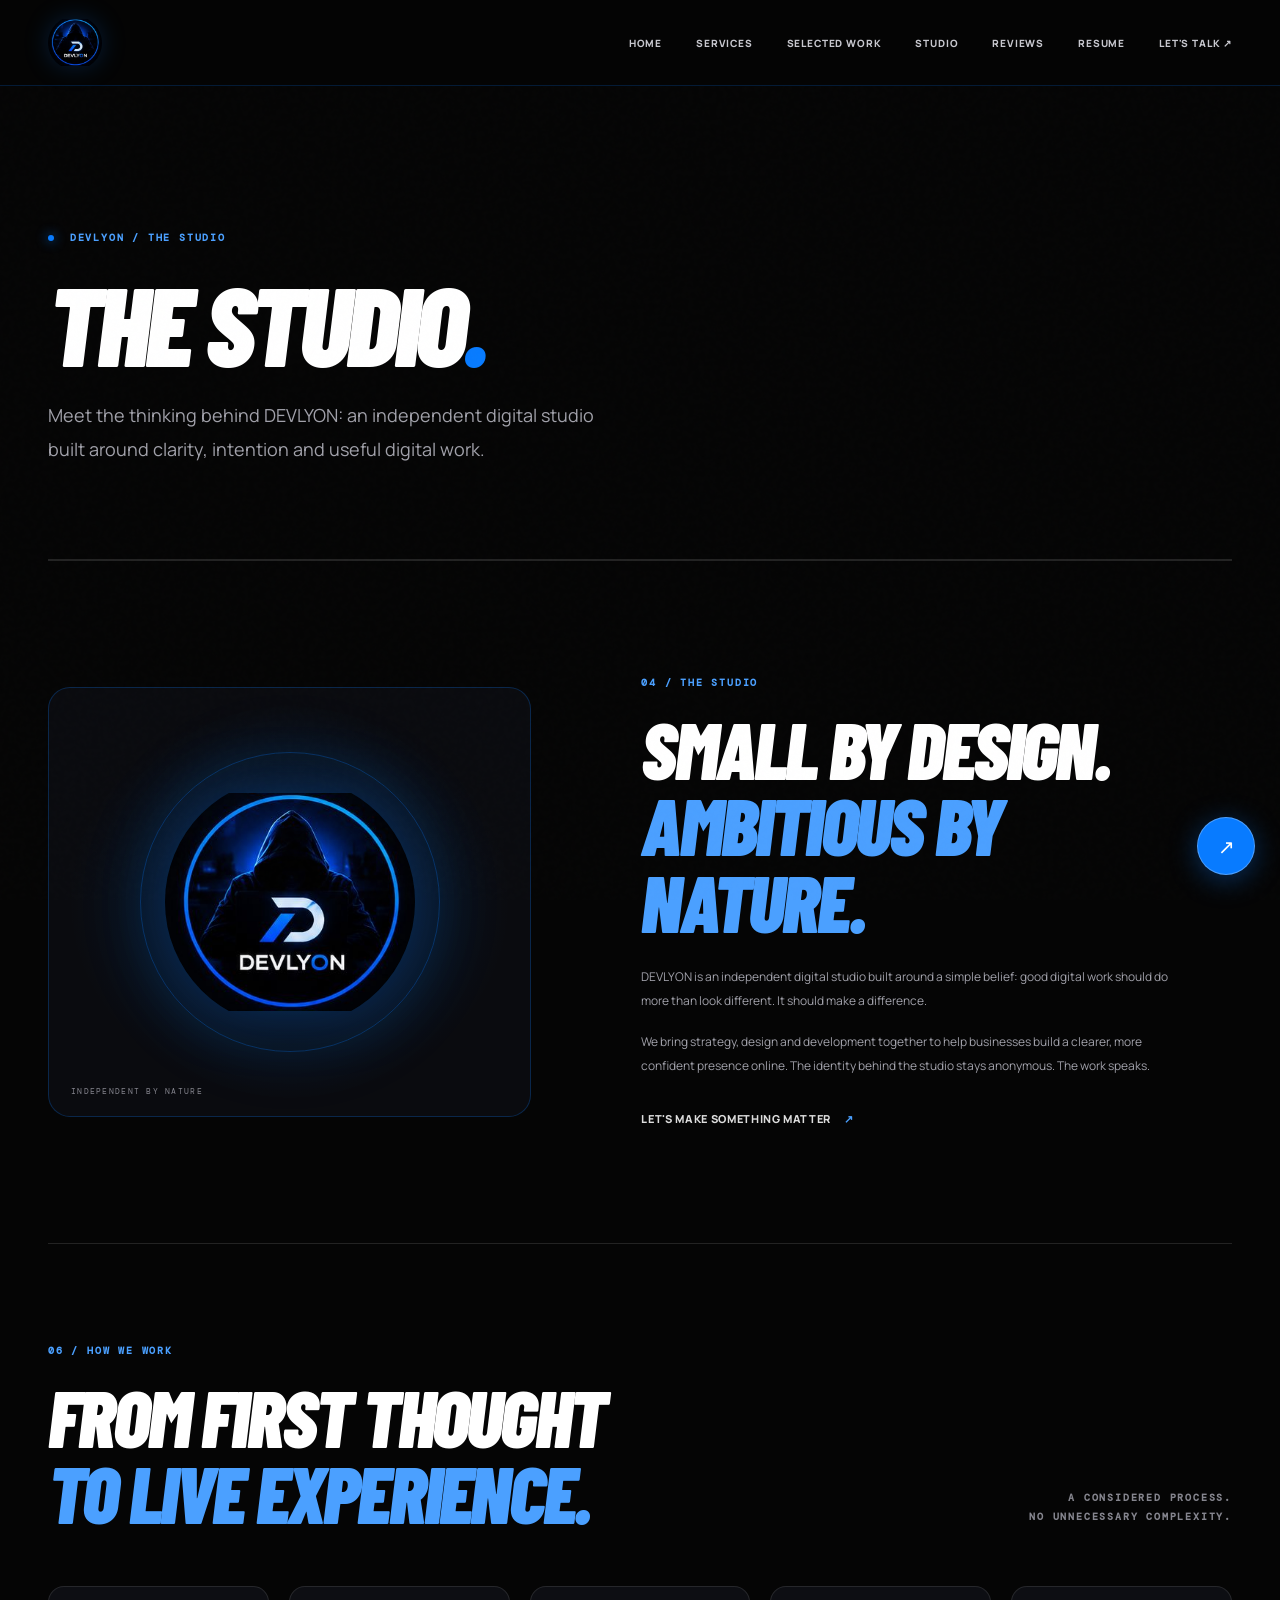
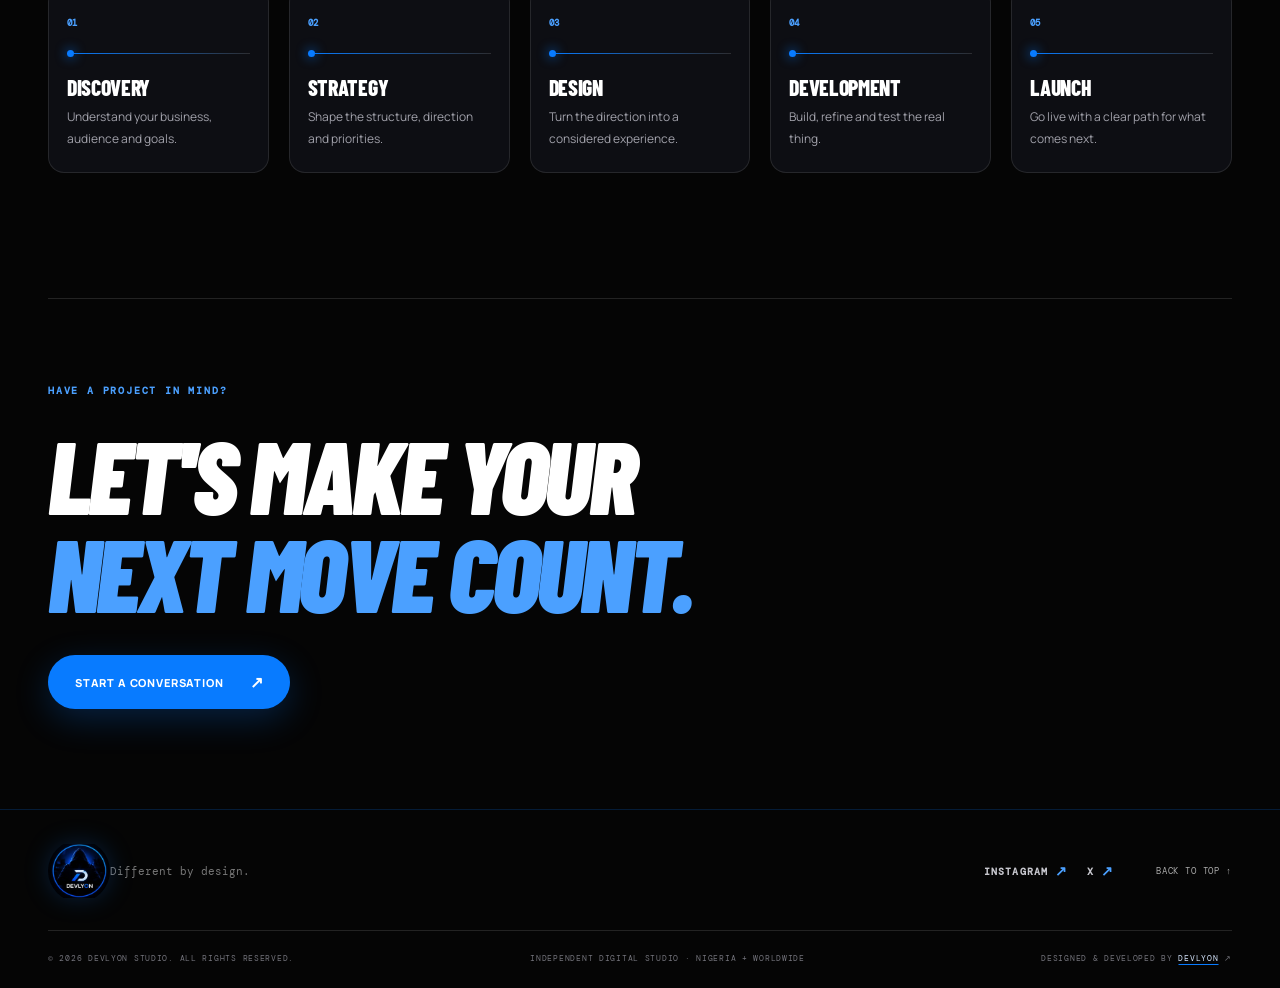
==== commit 58ce571d: "Add resume link to studio navigation" ====
--- a/about.html
+++ b/about.html
@@ -1,3 +1,3 @@
-<!doctype html><html lang="en"><head><meta charset="utf-8"><meta name="viewport" content="width=device-width,initial-scale=1"><meta name="theme-color" content="#050505"><meta name="description" content="Meet the thinking behind DEVLYON: an independent digital studio built around clarity, intention and useful digital work."><title>The Studio | DEVLYON</title><link rel="icon" href="assets/devlyon-logo.jpg" type="image/jpeg"><link rel="apple-touch-icon" href="assets/devlyon-logo.jpg"><link rel="preconnect" href="https://fonts.googleapis.com"><link rel="preconnect" href="https://fonts.gstatic.com" crossorigin><link href="https://fonts.googleapis.com/css2?family=Barlow+Condensed:ital,wght@0,700;0,800;0,900;1,700;1,800;1,900&family=DM+Mono:wght@400;500&family=Manrope:wght@400;500;600;700;800&display=swap" rel="stylesheet"><link rel="stylesheet" href="styles.css"><script src="config.js" defer></script><script src="script.js" defer></script></head><body><div class="noise" aria-hidden="true"></div><header class="site-header"><a class="brand" href="index.html" aria-label="DEVLYON home"><img class="brand-logo" src="assets/devlyon-logo.jpg" alt="DEVLYON logo"></a><button class="menu-toggle" aria-label="Open navigation" aria-expanded="false" aria-controls="site-nav"><i></i><i></i></button><nav id="site-nav" class="site-nav"><a href="index.html">Home</a><a href="services.html">Services</a><a href="work.html">Selected work</a><a href="about.html">Studio</a><a href="reviews.html">Reviews</a><a href="contact.html">Let's talk <b>↗</b></a></nav></header><main><div class="inner-page-hero section-shell"><p class="eyebrow"><span class="status-dot"></span> DEVLYON / THE STUDIO</p><h1>The Studio<span class="blue-dot">.</span></h1><p>Meet the thinking behind DEVLYON: an independent digital studio built around clarity, intention and useful digital work.</p></div><section class="about section-shell" id="about"><div class="about-visual"><div class="about-orbit"></div><img class="about-brand-logo" src="assets/devlyon-logo.jpg" alt="DEVLYON logo"><small>INDEPENDENT BY NATURE</small></div><div class="about-copy"><p class="eyebrow">04 / THE STUDIO</p><h2>Small by design.<br><span>Ambitious by nature.</span></h2><p>DEVLYON is an independent digital studio built around a simple belief: good digital work should do more than look different. It should make a difference.</p><p>We bring strategy, design and development together to help businesses build a clearer, more confident presence online. The identity behind the studio stays anonymous. The work speaks.</p><a class="text-link" href="contact.html">Let's make something matter <b>↗</b></a></div></section>
+<!doctype html><html lang="en"><head><meta charset="utf-8"><meta name="viewport" content="width=device-width,initial-scale=1"><meta name="theme-color" content="#050505"><meta name="description" content="Meet DEVLYON, an independent digital studio creating distinctive websites and digital experiences for businesses in Nigeria and worldwide."><title>About DEVLYON | Independent Digital Studio in Nigeria</title><link rel="icon" href="assets/devlyon-logo.jpg" type="image/jpeg"><link rel="apple-touch-icon" href="assets/devlyon-logo.jpg"><link rel="preconnect" href="https://fonts.googleapis.com"><link rel="preconnect" href="https://fonts.gstatic.com" crossorigin><link href="https://fonts.googleapis.com/css2?family=Barlow+Condensed:ital,wght@0,700;0,800;0,900;1,700;1,800;1,900&family=DM+Mono:wght@400;500&family=Manrope:wght@400;500;600;700;800&display=swap" rel="stylesheet"><link rel="stylesheet" href="styles.css"><link rel="canonical" href="https://devlyon.pages.dev/about.html"><script src="config.js" defer></script><script src="script.js" defer></script><meta name="robots" content="index,follow"></head><body><div class="noise" aria-hidden="true"></div><header class="site-header"><a class="brand" href="index.html" aria-label="DEVLYON home"><img class="brand-logo" src="assets/devlyon-logo.jpg" alt="DEVLYON logo"></a><button class="menu-toggle" aria-label="Open navigation" aria-expanded="false" aria-controls="site-nav"><i></i><i></i></button><nav id="site-nav" class="site-nav"><a href="index.html">Home</a><a href="services.html">Services</a><a href="work.html">Selected work</a><a href="about.html">Studio</a><a href="reviews.html">Reviews</a><a href="resume.html">Resume</a><a href="contact.html">Let's talk <b>↗</b></a></nav></header><main><div class="inner-page-hero section-shell"><p class="eyebrow"><span class="status-dot"></span> DEVLYON / THE STUDIO</p><h1>The Studio<span class="blue-dot">.</span></h1><p>Meet the thinking behind DEVLYON: an independent digital studio built around clarity, intention and useful digital work.</p></div><section class="about section-shell" id="about"><div class="about-visual"><div class="about-orbit"></div><img class="about-brand-logo" src="assets/devlyon-logo.jpg" alt="DEVLYON logo"><small>INDEPENDENT BY NATURE</small></div><div class="about-copy"><p class="eyebrow">04 / THE STUDIO</p><h2>Small by design.<br><span>Ambitious by nature.</span></h2><p>DEVLYON is an independent digital studio built around a simple belief: good digital work should do more than look different. It should make a difference.</p><p>We bring strategy, design and development together to help businesses build a clearer, more confident presence online. The identity behind the studio stays anonymous. The work speaks.</p><a class="text-link" href="contact.html">Let's make something matter <b>↗</b></a></div></section>
 
 <section class="process section-shell" id="process"><div class="section-heading"><div><p class="eyebrow">06 / HOW WE WORK</p><h2>From first thought<br><span>to live experience.</span></h2></div><p class="section-aside">A considered process.<br>No unnecessary complexity.</p></div><div class="process-track"><article><small>01</small><i></i><h3>Discovery</h3><p>Understand your business, audience and goals.</p></article><article><small>02</small><i></i><h3>Strategy</h3><p>Shape the structure, direction and priorities.</p></article><article><small>03</small><i></i><h3>Design</h3><p>Turn the direction into a considered experience.</p></article><article><small>04</small><i></i><h3>Development</h3><p>Build, refine and test the real thing.</p></article><article><small>05</small><i></i><h3>Launch</h3><p>Go live with a clear path for what comes next.</p></article></div></section><section class="page-cta section-shell"><p class="eyebrow">HAVE A PROJECT IN MIND?</p><h2>Let's make your<br><span>next move count.</span></h2><a class="button button-primary" href="contact.html#contact">Start a conversation <b>↗</b></a></section></main><footer class="site-footer"><div class="footer-top"><a class="brand" href="index.html" aria-label="DEVLYON home"><img class="brand-logo footer-logo" src="assets/devlyon-logo.jpg" alt="DEVLYON logo"></a><p>Different by design.</p><nav class="footer-socials" aria-label="DEVLYON social media"><a href="https://instagram.com/devlyon.digital" target="_blank" rel="noopener noreferrer" aria-label="DEVLYON on Instagram">INSTAGRAM <span>↗</span></a><a href="https://x.com/devlyonofficial" target="_blank" rel="noopener noreferrer" aria-label="DEVLYON on X">X <span>↗</span></a></nav><a class="back-top" href="#">BACK TO TOP ↑</a></div><div class="footer-bottom"><span>© <span id="year"></span> DEVLYON STUDIO. ALL RIGHTS RESERVED.</span><span>INDEPENDENT DIGITAL STUDIO · NIGERIA + WORLDWIDE</span><span class="creator-credit">Designed & developed by <a data-brand-link href="https://devlyon.pages.dev/">DEVLYON</a> ↗</span></div></footer><a class="floating-contact" data-contact="whatsapp" href="https://wa.me/2349135424851" target="_blank" rel="noopener noreferrer" aria-label="Chat with DEVLYON on WhatsApp">↗</a></body></html>
--- a/styles.css
+++ b/styles.css
@@ -1028,3 +1028,352 @@
 .rating-star.is-selected{color:#168cff;text-shadow:0 0 18px rgba(22,140,255,.28)}
 .rating-star:focus-visible{outline:2px solid #72b5ff;outline-offset:3px;border-radius:6px}
 .rating-hint{font:10px/1.6 var(--mono);color:#91a0b3;margin:-5px 0 2px}
+
+
+/* Homepage link to the dedicated public reviews page */
+.review-invite{display:flex;align-items:center;justify-content:space-between;gap:28px;padding-top:clamp(55px,8vw,100px);padding-bottom:clamp(55px,8vw,100px);border-top:1px solid var(--line)}
+.review-invite h2{font:800 clamp(32px,5vw,62px)/.98 'Syne',sans-serif;letter-spacing:-.065em;margin:12px 0}
+.review-invite h2 span{color:#78b8ff}
+.review-invite p:not(.eyebrow){font-size:13px;line-height:1.8;color:var(--muted);margin:0}
+@media(max-width:700px){.review-invite{align-items:flex-start;flex-direction:column}.review-invite .button{width:100%;justify-content:center}}
+
+
+/* SELECTED WORK — DEVLYON portfolio visual refresh */
+body:has(main .work) .inner-page-hero{
+ position:relative;isolation:isolate;overflow:hidden;
+ padding-top:clamp(100px,13vw,170px);padding-bottom:clamp(76px,10vw,125px);
+ background:
+  radial-gradient(ellipse at 78% 22%,rgba(8,123,255,.19),transparent 35%),
+  radial-gradient(ellipse at 8% 85%,rgba(8,123,255,.08),transparent 34%);
+}
+body:has(main .work) .inner-page-hero:after{
+ content:"";position:absolute;z-index:-1;inset:0;
+ background-image:linear-gradient(rgba(255,255,255,.035) 1px,transparent 1px),linear-gradient(90deg,rgba(255,255,255,.035) 1px,transparent 1px);
+ background-size:58px 58px;mask-image:linear-gradient(90deg,transparent,#000 45%,#000 80%,transparent);
+ opacity:.42;pointer-events:none
+}
+body:has(main .work) .inner-page-hero .eyebrow{margin-bottom:26px}
+body:has(main .work) .inner-page-hero h1{
+ max-width:1000px;font:800 clamp(68px,11vw,142px)/.88 'Syne',sans-serif;
+ letter-spacing:-.095em;margin:0;text-wrap:balance
+}
+body:has(main .work) .inner-page-hero h1:after{
+ content:"";display:inline-block;width:clamp(9px,1.3vw,17px);height:clamp(9px,1.3vw,17px);
+ margin-left:9px;border-radius:50%;background:#168cff;box-shadow:0 0 28px #168cffaa
+}
+body:has(main .work) .inner-page-hero h1 .blue-dot{display:none}
+body:has(main .work) .inner-page-hero>p:last-child{
+ max-width:520px;margin:28px 0 0;color:#aeb8c8;font:14px/1.9 'Space Grotesk',sans-serif
+}
+body:has(main .work) .work{padding-top:24px}
+body:has(main .work) .work .section-heading{align-items:end;margin-bottom:34px}
+body:has(main .work) .work .section-heading h2{
+ font:800 clamp(48px,7vw,88px)/.91 'Syne',sans-serif;letter-spacing:-.085em
+}
+body:has(main .work) .work .section-heading h2 span{
+ color:transparent;-webkit-text-stroke:1px rgba(255,255,255,.62)
+}
+body:has(main .work) .work .section-aside{
+ max-width:270px;color:#8995a7;font:10px/1.9 'DM Mono',monospace;text-transform:uppercase;letter-spacing:.07em
+}
+body:has(main .work) .work-filters{
+ display:flex;gap:9px;overflow-x:auto;flex-wrap:nowrap;padding:5px 2px 18px;margin:0 0 12px;
+ scrollbar-width:none
+}
+body:has(main .work) .work-filters::-webkit-scrollbar{display:none}
+body:has(main .work) .filter-button{
+ flex:0 0 auto;border:1px solid rgba(255,255,255,.13);background:#0b0e14;color:#aeb8c8;
+ border-radius:999px;padding:11px 18px;font:9px 'DM Mono',monospace;letter-spacing:.06em;
+ transition:background .22s,border-color .22s,color .22s,transform .22s
+}
+body:has(main .work) .filter-button:hover{transform:translateY(-2px);border-color:#168cff;color:#fff}
+body:has(main .work) .filter-button.active{
+ background:linear-gradient(110deg,#087bff,#0754c9);border-color:#4ba0ff;color:#fff;
+ box-shadow:0 7px 24px rgba(8,123,255,.22)
+}
+body:has(main .work) .slider-controls{margin:0 0 18px}
+body:has(main .work) .slider-arrow{
+ width:43px;height:43px;border:1px solid rgba(255,255,255,.18);background:#0c111a;
+ color:#b9d8ff;transition:all .2s ease
+}
+body:has(main .work) .slider-arrow:hover{background:#087bff;border-color:#087bff;color:#fff;transform:translateY(-2px)}
+body:has(main .work) .slider-dot{background:#394354}
+body:has(main .work) .slider-dot[aria-current="true"]{background:#4ba0ff;box-shadow:0 0 14px #168cff}
+body:has(main .work) .work-grid{gap:22px;padding:4px 3px 28px}
+body:has(main .work) .work-grid .work-card,
+body:has(main .work) .work-grid .work-card.work-wide{
+ flex-basis:calc((100% - 44px)/3);border:1px solid rgba(255,255,255,.1);
+ border-radius:20px;background:linear-gradient(155deg,#10141d,#080a0f);
+ box-shadow:0 16px 50px rgba(0,0,0,.24)
+}
+body:has(main .work) .work .work-visual{
+ margin:10px;width:calc(100% - 20px);border-radius:13px!important;
+ box-shadow:inset 0 0 0 1px rgba(255,255,255,.12),0 12px 35px #0005
+}
+body:has(main .work) .work-card:hover .work-visual{filter:saturate(1.08)}
+body:has(main .work) .work .work-meta{padding:13px 17px 20px;min-height:94px}
+body:has(main .work) .work .work-meta h3{font-size:clamp(14px,1.25vw,18px);line-height:1.25}
+body:has(main .work) .work .work-meta p{font:9px/1.7 'DM Mono',monospace;color:#8e9aab}
+body:has(main .work) .work .work-meta>a{
+ width:39px;height:39px;flex:0 0 39px;display:grid;place-items:center;
+ border:1px solid rgba(75,160,255,.55);border-radius:50%;color:#9bcaff;
+ transition:all .25s ease
+}
+body:has(main .work) .work .work-meta>a:hover{background:#087bff;color:#fff;transform:rotate(45deg)}
+body:has(main .work) .portfolio-note{
+ margin-top:35px;padding:18px 21px;border:1px solid rgba(75,160,255,.2);
+ border-left:3px solid #168cff;border-radius:0 12px 12px 0;
+ background:linear-gradient(100deg,rgba(8,123,255,.11),rgba(8,123,255,.015) 65%,transparent);
+ color:#aab5c5;font:10px/1.8 'DM Mono',monospace
+}
+body:has(main .work) .portfolio-note b{color:#78b8ff;margin-right:12px;letter-spacing:.14em}
+body:has(main .work) .direction-library{margin-top:70px;padding-top:80px}
+body:has(main .work) .direction-library-head h2{font:800 clamp(38px,5.5vw,70px)/.98 'Syne',sans-serif;letter-spacing:-.08em}
+body:has(main .work) .direction-library-head h2 span{color:transparent;-webkit-text-stroke:1px rgba(255,255,255,.55)}
+body:has(main .work) .direction-tab{border-radius:9px;transition:transform .2s,border-color .2s,background .2s}
+body:has(main .work) .direction-tab:hover{transform:translateY(-2px)}
+body:has(main .work) .library-direction-card{border-radius:13px}
+body:has(main .work) .library-art{height:205px}
+body:has(main .work) .library-card-copy{padding:17px}
+body:has(main .work) .page-cta{
+ position:relative;overflow:hidden;border:1px solid rgba(75,160,255,.16);
+ border-radius:22px;padding:clamp(34px,6vw,76px);margin-top:65px;margin-bottom:75px;
+ background:radial-gradient(ellipse at 85% 30%,rgba(8,123,255,.22),transparent 40%),linear-gradient(120deg,#0d1420,#080a0f 65%)
+}
+body:has(main .work) .page-cta h2{font:800 clamp(48px,7vw,84px)/.93 'Syne',sans-serif;letter-spacing:-.08em}
+body:has(main .work) .page-cta h2 span{color:#78b8ff}
+@media(max-width:900px){
+ body:has(main .work) .work-grid .work-card,
+ body:has(main .work) .work-grid .work-card.work-wide{flex-basis:calc((100% - 22px)/2)}
+ body:has(main .work) .library-art{height:165px}
+}
+@media(max-width:600px){
+ body:has(main .work) .inner-page-hero{padding-top:95px;padding-bottom:76px}
+ body:has(main .work) .inner-page-hero h1{font-size:clamp(60px,16vw,88px)}
+ body:has(main .work) .inner-page-hero>p:last-child{font-size:13px;margin-top:20px}
+ body:has(main .work) .work .section-heading{display:block;margin-bottom:24px}
+ body:has(main .work) .work .section-aside{margin-top:18px}
+ body:has(main .work) .work-grid .work-card,
+ body:has(main .work) .work-grid .work-card.work-wide{flex-basis:88%}
+ body:has(main .work) .work .work-visual{height:290px!important}
+ body:has(main .work) .work .work-meta{padding:11px 13px 16px}
+ body:has(main .work) .direction-library{margin-top:50px;padding-top:60px}
+ body:has(main .work) .library-art{height:132px}
+ body:has(main .work) .page-cta{margin-top:45px;margin-bottom:50px;padding:30px 23px;border-radius:16px}
+}
+@media(prefers-reduced-motion:reduce){
+ body:has(main .work) .filter-button,body:has(main .work) .slider-arrow,
+ body:has(main .work) .direction-tab{transition:none}
+}
+
+/* Homepage live client review statistics */
+.review-invite-stats{display:flex;align-items:center;gap:18px;flex-wrap:wrap;margin-top:25px}
+.review-invite-stats>div{display:grid;gap:5px}
+.review-invite-stats strong{font:800 clamp(22px,3vw,30px)/1 'Syne',sans-serif;letter-spacing:-.05em;color:#fff}
+.review-invite-stats span:not(.review-invite-stars){font:8px var(--mono);letter-spacing:.12em;color:#8995a7}
+.review-invite-stats>i{height:34px;width:1px;background:var(--line)}
+.review-invite-stars{font-size:16px;letter-spacing:2px;color:#168cff}
+@media(max-width:700px){.review-invite-stats{gap:14px}.review-invite-stats strong{font-size:24px}}
+
+/* Live website portfolio previews */
+.work-grid{align-items:start}
+.work-card[data-site-url]{cursor:pointer;min-width:0}
+.live-site-thumb{height:360px!important;min-height:360px!important;background:#10131a!important;position:relative;overflow:hidden;border:1px solid rgba(255,255,255,.12)}
+.live-site-thumb iframe{position:absolute;inset:0;width:100%;height:100%;border:0;background:#fff;pointer-events:none}
+.live-preview-hint{position:absolute;right:14px;bottom:14px;padding:10px 13px;background:rgba(5,8,14,.88);border:1px solid rgba(75,160,255,.65);color:#fff;font:9px var(--mono);letter-spacing:.12em;backdrop-filter:blur(10px);box-shadow:0 8px 24px rgba(0,0,0,.25)}
+.work-card[data-site-url]:hover .live-preview-hint{background:var(--blue);transform:translateY(-2px)}
+.work-card[data-site-url] .work-visual{transition:border-color .25s,box-shadow .25s}
+.work-card[data-site-url]:hover .work-visual{border-color:rgba(75,160,255,.7);box-shadow:0 12px 38px rgba(8,123,255,.13)}
+.live-work-dialog{width:min(1440px,96vw);height:min(92vh,1000px);max-width:none;max-height:none;padding:0;border:1px solid rgba(75,160,255,.35);background:#080a0f;color:#fff;overflow:hidden}
+.live-work-dialog::backdrop{background:rgba(0,0,0,.88);backdrop-filter:blur(10px)}
+.live-work-dialog .work-preview-shell{height:100%;display:flex;flex-direction:column}
+.live-work-dialog .work-preview-top{height:52px;min-height:52px;display:flex;align-items:center;justify-content:space-between;padding:0 18px;border-bottom:1px solid rgba(255,255,255,.12)}
+.live-work-dialog .work-preview-label{font:9px var(--mono);letter-spacing:.14em;color:var(--blue2)}
+.live-work-dialog .work-preview-close{width:34px;height:34px;border:1px solid rgba(255,255,255,.18);background:transparent;color:#fff;font-size:24px;cursor:pointer}
+.live-work-dialog .work-preview-stage{flex:1;min-height:0;background:#fff}
+.live-work-dialog .work-preview-stage iframe{width:100%;height:100%;border:0;display:block;background:#fff}
+.live-work-dialog .work-preview-copy{display:flex;align-items:center;justify-content:space-between;gap:18px;padding:14px 18px;border-top:1px solid rgba(255,255,255,.12)}
+.live-work-dialog .work-preview-copy h3{font-size:13px;margin:0 0 4px}
+.live-work-dialog .work-preview-copy p{font-size:10px;color:#999;margin:0}
+.live-work-dialog .work-preview-copy .button{min-height:40px;white-space:nowrap}
+@media(max-width:700px){
+ .live-site-thumb{height:300px!important;min-height:300px!important}
+ .live-work-dialog{width:100vw;height:100dvh;max-height:100dvh;border:0}
+ .live-work-dialog .work-preview-top{height:48px;min-height:48px}
+ .live-work-dialog .work-preview-copy{padding:11px 12px;gap:10px}
+ .live-work-dialog .work-preview-copy p{max-width:180px;line-height:1.5}
+ .live-work-dialog .work-preview-copy .button{padding:0 11px;font-size:9px;gap:8px}
+}
+
+/* Keep thumbnail embeds in a desktop browser viewport, then scale them into the card. */
+.live-site-thumb iframe{width:400%;height:400%;transform:scale(.25);transform-origin:top left}
+.live-work-dialog .work-preview-stage iframe{width:100%;height:100%;transform:none}
+
+/* Lightweight portfolio cards: load external client sites only after selection. */
+.live-site-thumb{display:flex;align-items:stretch;justify-content:stretch;overflow:hidden;isolation:isolate;background:radial-gradient(ellipse at 78% 18%,rgba(0,128,255,.24),transparent 42%),linear-gradient(135deg,#080b12 0%,#111b2a 58%,#080b12 100%)!important}
+.live-site-thumb::before{content:"";position:absolute;inset:12px;border:1px solid rgba(112,177,255,.22);pointer-events:none}
+.live-thumb-content{position:relative;z-index:1;width:100%;min-height:100%;display:flex;flex-direction:column;justify-content:center;align-items:flex-start;padding:clamp(22px,4vw,48px);gap:16px}
+.live-thumb-kicker{font:9px var(--mono);letter-spacing:.18em;color:#79baff}
+.live-thumb-content strong{font:800 clamp(25px,5vw,54px)/.94 var(--display);letter-spacing:-.055em;color:#fff}
+.live-site-thumb .live-preview-hint{position:static;margin-top:8px;display:inline-flex;width:max-content;max-width:100%;font:9px var(--mono);letter-spacing:.1em}
+.live-site-thumb iframe{display:none}
+
+
+/* Lightweight live website glimpses: only near-visible cards load their preview. */
+.live-site-thumb{position:relative!important;display:block!important;overflow:hidden!important;background:radial-gradient(ellipse at 75% 15%,rgba(8,123,255,.2),transparent 45%),#0b1019!important;isolation:isolate}
+.live-site-thumb iframe{display:block!important;position:absolute!important;left:0!important;top:0!important;width:400%!important;height:400%!important;transform:scale(.25)!important;transform-origin:top left!important;border:0!important;background:#fff!important;pointer-events:none!important;opacity:0;transition:opacity .45s ease}
+.live-site-thumb.is-loaded iframe{opacity:1}
+.thumb-loading{position:absolute;inset:0;z-index:1;display:flex;flex-direction:column;justify-content:center;align-items:flex-start;gap:13px;padding:clamp(20px,4vw,42px);background:linear-gradient(110deg,rgba(5,8,14,.96),rgba(5,8,14,.58));pointer-events:none;transition:opacity .35s ease}
+.thumb-loading span,.thumb-loading small{font:9px var(--mono);letter-spacing:.14em;color:var(--blue2)}
+.thumb-loading strong{font:800 clamp(23px,4vw,40px)/1 var(--display);letter-spacing:-.05em;color:#fff}
+.live-site-thumb.is-loaded .thumb-loading{opacity:0}
+.live-site-thumb:not(.is-loaded)::after{content:"LIVE PREVIEW";position:absolute;right:13px;bottom:13px;z-index:2;padding:8px 10px;background:rgba(5,8,14,.9);border:1px solid rgba(75,160,255,.6);font:8px var(--mono);letter-spacing:.12em;color:#fff}
+.live-site-thumb.is-loaded::after{content:"TAP TO EXPLORE ↗";position:absolute;right:13px;bottom:13px;z-index:2;padding:9px 11px;background:rgba(5,8,14,.88);border:1px solid rgba(75,160,255,.65);font:8px var(--mono);letter-spacing:.1em;color:#fff;pointer-events:none}
+
+/* SITE-WIDE MOBILE FIT: keep every page inside the phone viewport. */
+@media (max-width: 700px) {
+  html, body {
+    width: 100%;
+    max-width: 100%;
+    overflow-x: clip;
+  }
+  body, main, header, footer, section, .section-shell {
+    min-width: 0;
+    max-width: 100%;
+  }
+  .section-shell {
+    width: calc(100% - 32px) !important;
+    margin-left: auto;
+    margin-right: auto;
+  }
+  img, video, canvas, svg {
+    max-width: 100%;
+  }
+  input, select, textarea, button {
+    max-width: 100%;
+  }
+  .site-header {
+    width: 100%;
+    padding-left: 16px;
+    padding-right: 16px;
+  }
+  .site-nav {
+    width: 100vw;
+    max-width: 100vw;
+  }
+  /* Make portfolio items use the full available phone width, not a clipped carousel card. */
+  .work-grid {
+    display: grid !important;
+    grid-template-columns: minmax(0, 1fr) !important;
+    width: 100%;
+    overflow: visible !important;
+    padding-left: 0;
+    padding-right: 0;
+    scroll-snap-type: none;
+  }
+  .work-grid .work-card,
+  .work-grid .work-card.work-wide {
+    width: 100%;
+    min-width: 0;
+    max-width: 100%;
+    flex: none !important;
+    grid-column: auto;
+  }
+  .work-visual,
+  .work-wide .work-visual {
+    width: 100%;
+    max-width: 100%;
+  }
+  .work-meta,
+  .work-meta > div {
+    min-width: 0;
+    overflow-wrap: anywhere;
+  }
+  .service-grid {
+    grid-template-columns: repeat(2, minmax(0, 1fr)) !important;
+  }
+  .pricing-grid,
+  .reviews-layout,
+  .social-hub,
+  .training-section,
+  .values-layout,
+  .intro-content,
+  .about,
+  .faq {
+    min-width: 0;
+    max-width: 100%;
+  }
+  .pricing-grid,
+  .reviews-layout,
+  .social-hub,
+  .training-section,
+  .values-layout,
+  .intro-content,
+  .about,
+  .faq {
+    grid-template-columns: minmax(0, 1fr);
+  }
+  .review-form,
+  .review-list,
+  .pricing-card,
+  .training-card,
+  .different-panel {
+    min-width: 0;
+    width: 100%;
+  }
+  .footer-bottom,
+  .footer-top {
+    min-width: 0;
+    max-width: 100%;
+    overflow-wrap: anywhere;
+  }
+  .live-work-dialog,
+  .work-preview-dialog,
+  .enquiry-dialog {
+    width: 100vw;
+    max-width: 100vw;
+    margin: 0;
+    border-radius: 0;
+  }
+}
+
+/* Portfolio mobile title: keep the full “Selected work” heading visible. */
+@media (max-width: 600px) {
+  body:has(main .work) .inner-page-hero {
+    width: calc(100% - 32px) !important;
+    max-width: calc(100% - 32px);
+    overflow: visible;
+  }
+  body:has(main .work) .inner-page-hero h1 {
+    display: block;
+    width: 100%;
+    max-width: 100%;
+    font-size: clamp(42px, 11.5vw, 58px) !important;
+    line-height: .98;
+    letter-spacing: -.055em;
+    white-space: normal;
+    overflow-wrap: normal;
+    word-break: normal;
+  }
+  body:has(main .work) .inner-page-hero h1 .blue-dot {
+    display: inline;
+  }
+}
+
+
+
+/* Homepage services navigation */
+.services-actions{display:flex;align-items:center;gap:28px;flex-wrap:wrap;margin-top:34px}
+.services-actions .button{display:inline-flex;align-items:center;gap:18px}
+.services-actions .text-link{display:inline-flex;align-items:center;gap:9px}
+@media(max-width:700px){.services-actions{gap:18px;margin-top:26px}.services-actions .button{width:100%;justify-content:space-between}}
+
+
+/* Clear, scannable international number pricing */
+.international-pricing{display:block!important}
+.international-price-list{display:grid;gap:8px;margin:0 0 12px}
+.international-price-row{display:flex;align-items:center;justify-content:space-between;gap:12px;padding:11px 12px;border:1px solid var(--line);background:rgba(255,255,255,.025);border-radius:8px}
+.international-country{display:flex;align-items:center;gap:10px;font-size:12px;color:#d5d5dc}
+.country-mark{display:inline-grid;place-items:center;min-width:34px;height:25px;padding:0 5px;border:1px solid rgba(8,123,255,.35);border-radius:5px;color:var(--blue2);font:9px var(--mono);letter-spacing:.04em}
+.international-amount{font:600 15px/1.2 var(--display, var(--sans, sans-serif));color:#fff;white-space:nowrap}
+.international-pricing .price-note{display:block;margin-top:4px}
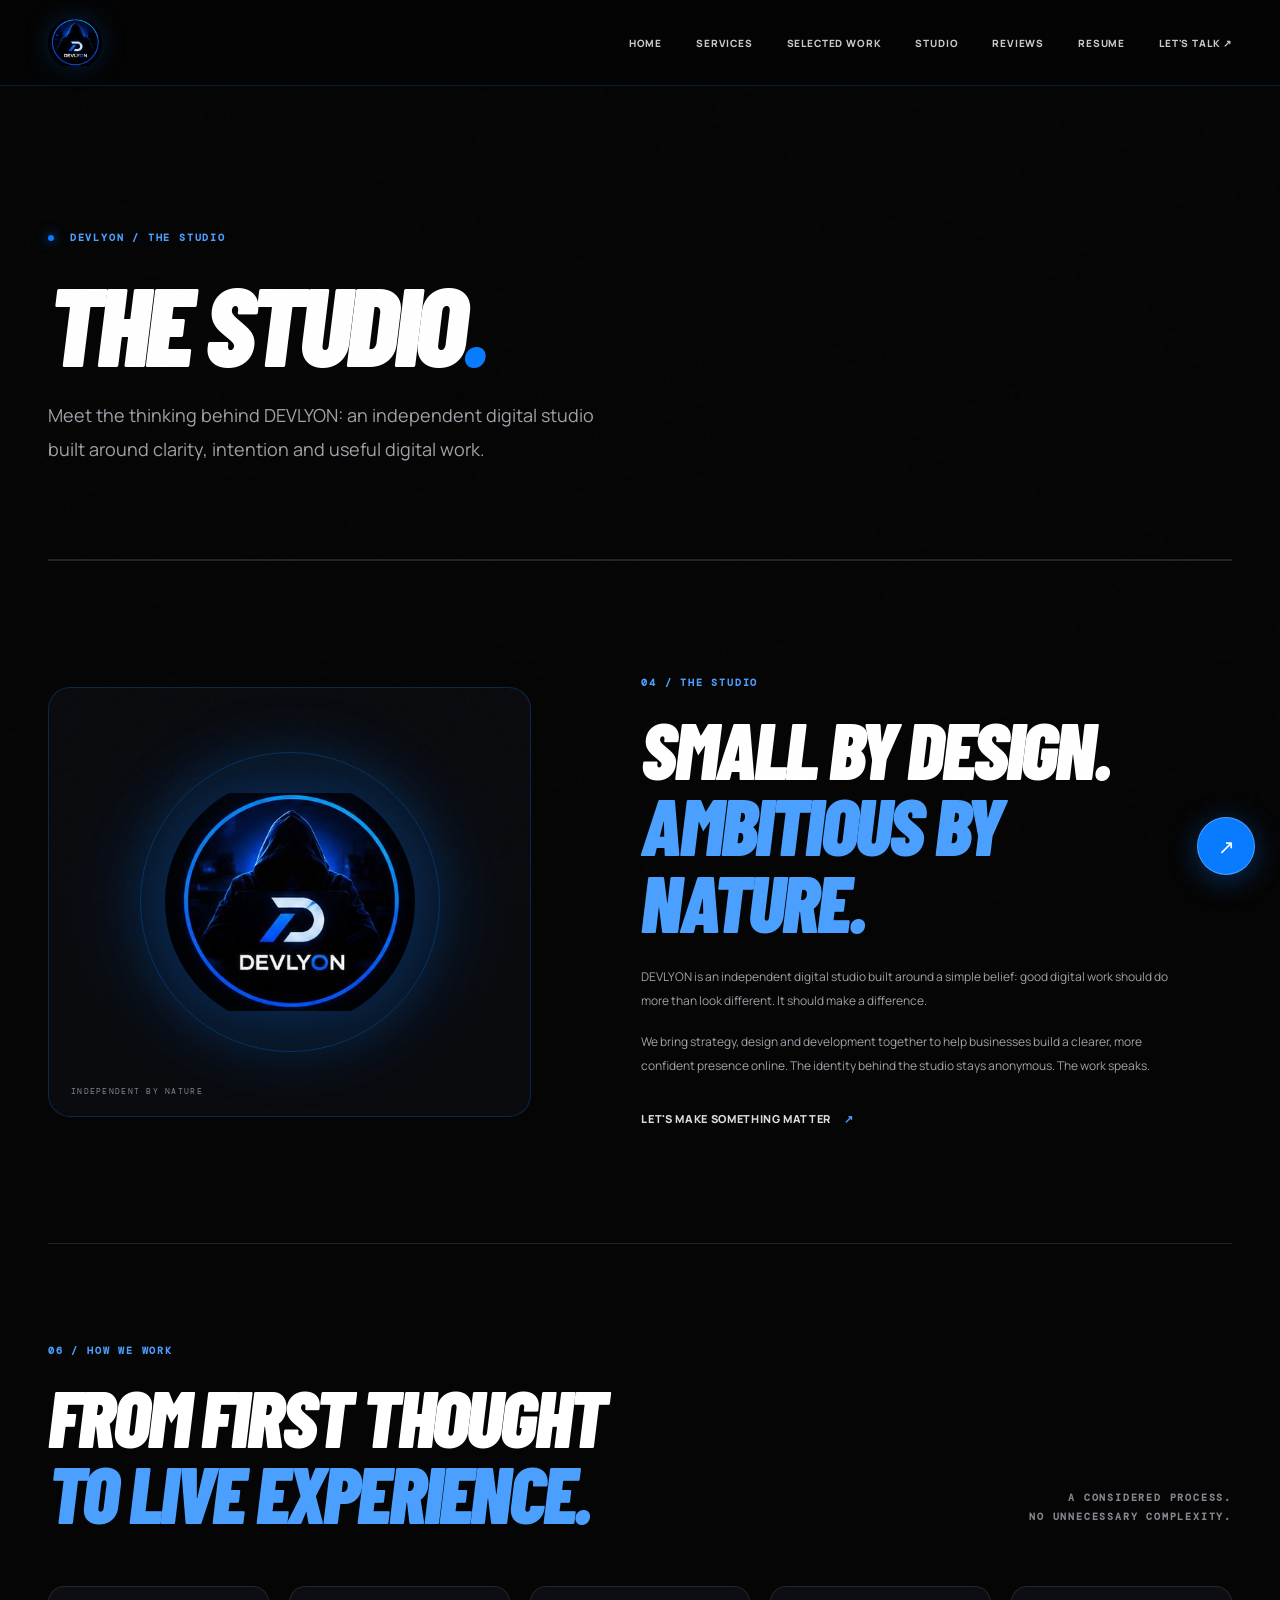
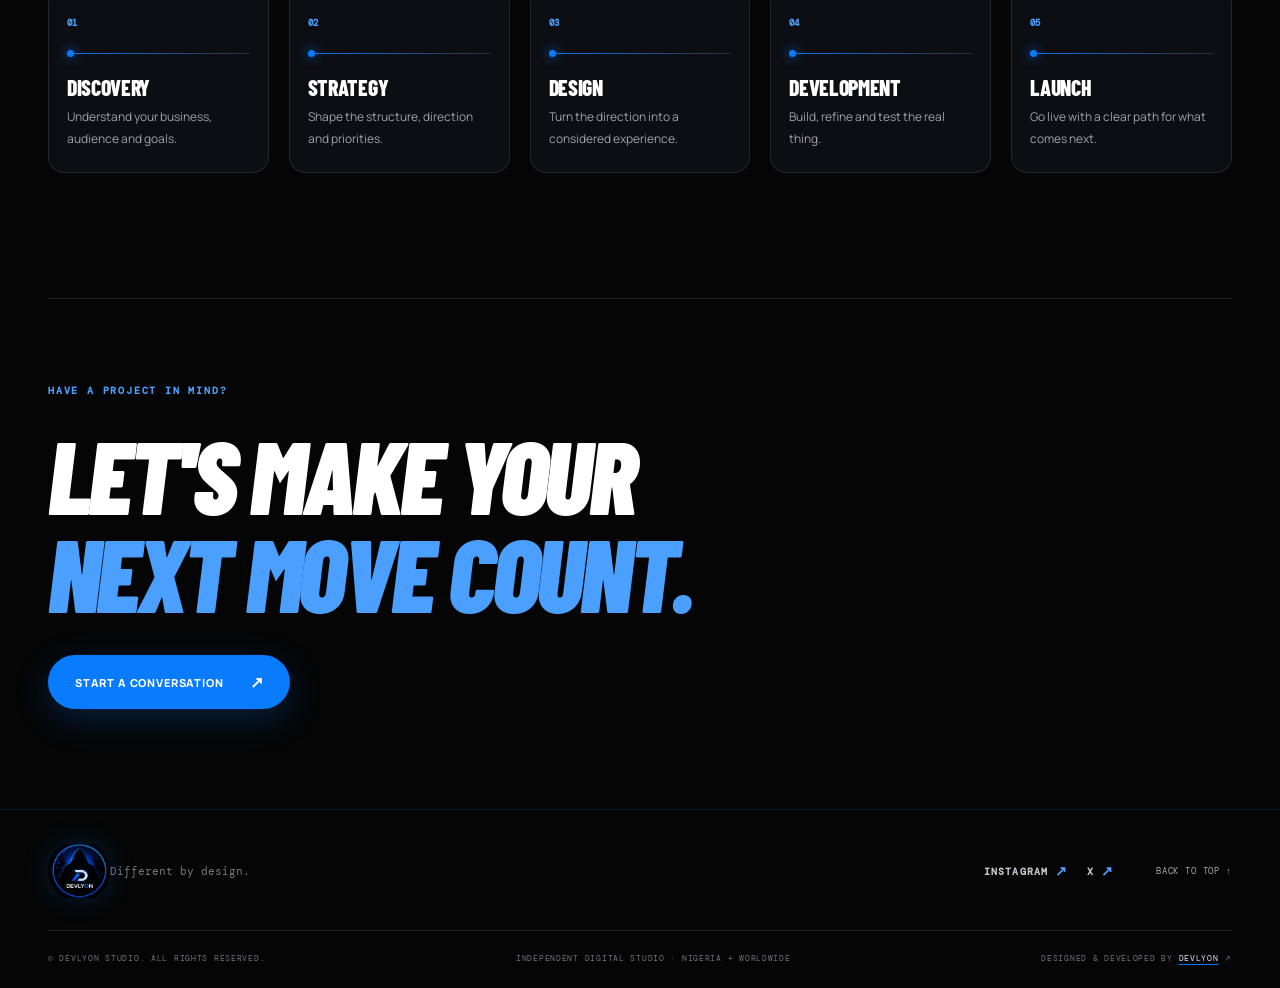
==== commit 31f98796: "Fix mobile hamburger navigation on about.html" ====
--- a/about.html
+++ b/about.html
@@ -1,3 +1,3 @@
-<!doctype html><html lang="en"><head><meta charset="utf-8"><meta name="viewport" content="width=device-width,initial-scale=1"><meta name="theme-color" content="#050505"><meta name="description" content="Meet DEVLYON, an independent digital studio creating distinctive websites and digital experiences for businesses in Nigeria and worldwide."><title>About DEVLYON | Independent Digital Studio in Nigeria</title><link rel="icon" href="assets/devlyon-logo.jpg" type="image/jpeg"><link rel="apple-touch-icon" href="assets/devlyon-logo.jpg"><link rel="preconnect" href="https://fonts.googleapis.com"><link rel="preconnect" href="https://fonts.gstatic.com" crossorigin><link href="https://fonts.googleapis.com/css2?family=Barlow+Condensed:ital,wght@0,700;0,800;0,900;1,700;1,800;1,900&family=DM+Mono:wght@400;500&family=Manrope:wght@400;500;600;700;800&display=swap" rel="stylesheet"><link rel="stylesheet" href="styles.css"><link rel="canonical" href="https://devlyon.pages.dev/about.html"><script src="config.js" defer></script><script src="script.js" defer></script><meta name="robots" content="index,follow"></head><body><div class="noise" aria-hidden="true"></div><header class="site-header"><a class="brand" href="index.html" aria-label="DEVLYON home"><img class="brand-logo" src="assets/devlyon-logo.jpg" alt="DEVLYON logo"></a><button class="menu-toggle" aria-label="Open navigation" aria-expanded="false" aria-controls="site-nav"><i></i><i></i></button><nav id="site-nav" class="site-nav"><a href="index.html">Home</a><a href="services.html">Services</a><a href="work.html">Selected work</a><a href="about.html">Studio</a><a href="reviews.html">Reviews</a><a href="resume.html">Resume</a><a href="contact.html">Let's talk <b>↗</b></a></nav></header><main><div class="inner-page-hero section-shell"><p class="eyebrow"><span class="status-dot"></span> DEVLYON / THE STUDIO</p><h1>The Studio<span class="blue-dot">.</span></h1><p>Meet the thinking behind DEVLYON: an independent digital studio built around clarity, intention and useful digital work.</p></div><section class="about section-shell" id="about"><div class="about-visual"><div class="about-orbit"></div><img class="about-brand-logo" src="assets/devlyon-logo.jpg" alt="DEVLYON logo"><small>INDEPENDENT BY NATURE</small></div><div class="about-copy"><p class="eyebrow">04 / THE STUDIO</p><h2>Small by design.<br><span>Ambitious by nature.</span></h2><p>DEVLYON is an independent digital studio built around a simple belief: good digital work should do more than look different. It should make a difference.</p><p>We bring strategy, design and development together to help businesses build a clearer, more confident presence online. The identity behind the studio stays anonymous. The work speaks.</p><a class="text-link" href="contact.html">Let's make something matter <b>↗</b></a></div></section>
+<!doctype html><html lang="en"><head><meta charset="utf-8"><meta name="viewport" content="width=device-width,initial-scale=1"><meta name="theme-color" content="#050505"><meta name="description" content="Meet DEVLYON, an independent digital studio creating distinctive websites and digital experiences for businesses in Nigeria and worldwide."><title>About DEVLYON | Independent Digital Studio in Nigeria</title><link rel="icon" href="assets/devlyon-logo.jpg" type="image/jpeg"><link rel="apple-touch-icon" href="assets/devlyon-logo.jpg"><link rel="preconnect" href="https://fonts.googleapis.com"><link rel="preconnect" href="https://fonts.gstatic.com" crossorigin><link href="https://fonts.googleapis.com/css2?family=Barlow+Condensed:ital,wght@0,700;0,800;0,900;1,700;1,800;1,900&family=DM+Mono:wght@400;500&family=Manrope:wght@400;500;600;700;800&display=swap" rel="stylesheet"><link rel="stylesheet" href="styles.css"><link rel="canonical" href="https://devlyon.pages.dev/about.html"><script src="config.js" defer></script><script src="script.js" defer></script><meta name="robots" content="index,follow"></head><body><div class="noise" aria-hidden="true"></div><header class="site-header"><a class="brand" href="index.html" aria-label="DEVLYON home"><img class="brand-logo" src="assets/devlyon-logo.jpg" alt="DEVLYON logo"></a><button class="menu-toggle" aria-label="Open navigation" aria-expanded="false" aria-controls="site-nav"><i></i><i></i></button><nav id="site-nav" class="site-nav"><a href="index.html">Home</a><a href="services.html">Services</a><a href="work.html">Selected work</a><a href="about.html">Studio</a><a href="reviews.html">Reviews</a><a href="resume.html">Resume</a><a href="contact.html">Let's talk <b>↗</b></a></nav></header><script>(function(){const b=document.querySelector('.menu-toggle'),n=document.querySelector('.site-nav');if(!b||!n||b.dataset.navReady==='1')return;b.dataset.navReady='1';function close(){b.setAttribute('aria-expanded','false');b.setAttribute('aria-label','Open navigation');n.classList.remove('is-open');document.body.classList.remove('menu-open')}b.addEventListener('click',function(){const open=b.getAttribute('aria-expanded')!=='true';b.setAttribute('aria-expanded',String(open));b.setAttribute('aria-label',open?'Close navigation':'Open navigation');n.classList.toggle('is-open',open);document.body.classList.toggle('menu-open',open)});n.querySelectorAll('a').forEach(a=>a.addEventListener('click',close));document.addEventListener('keydown',e=>{if(e.key==='Escape')close()});window.addEventListener('resize',()=>{if(window.innerWidth>700)close()})})();</script><main><div class="inner-page-hero section-shell"><p class="eyebrow"><span class="status-dot"></span> DEVLYON / THE STUDIO</p><h1>The Studio<span class="blue-dot">.</span></h1><p>Meet the thinking behind DEVLYON: an independent digital studio built around clarity, intention and useful digital work.</p></div><section class="about section-shell" id="about"><div class="about-visual"><div class="about-orbit"></div><img class="about-brand-logo" src="assets/devlyon-logo.jpg" alt="DEVLYON logo"><small>INDEPENDENT BY NATURE</small></div><div class="about-copy"><p class="eyebrow">04 / THE STUDIO</p><h2>Small by design.<br><span>Ambitious by nature.</span></h2><p>DEVLYON is an independent digital studio built around a simple belief: good digital work should do more than look different. It should make a difference.</p><p>We bring strategy, design and development together to help businesses build a clearer, more confident presence online. The identity behind the studio stays anonymous. The work speaks.</p><a class="text-link" href="contact.html">Let's make something matter <b>↗</b></a></div></section>
 
 <section class="process section-shell" id="process"><div class="section-heading"><div><p class="eyebrow">06 / HOW WE WORK</p><h2>From first thought<br><span>to live experience.</span></h2></div><p class="section-aside">A considered process.<br>No unnecessary complexity.</p></div><div class="process-track"><article><small>01</small><i></i><h3>Discovery</h3><p>Understand your business, audience and goals.</p></article><article><small>02</small><i></i><h3>Strategy</h3><p>Shape the structure, direction and priorities.</p></article><article><small>03</small><i></i><h3>Design</h3><p>Turn the direction into a considered experience.</p></article><article><small>04</small><i></i><h3>Development</h3><p>Build, refine and test the real thing.</p></article><article><small>05</small><i></i><h3>Launch</h3><p>Go live with a clear path for what comes next.</p></article></div></section><section class="page-cta section-shell"><p class="eyebrow">HAVE A PROJECT IN MIND?</p><h2>Let's make your<br><span>next move count.</span></h2><a class="button button-primary" href="contact.html#contact">Start a conversation <b>↗</b></a></section></main><footer class="site-footer"><div class="footer-top"><a class="brand" href="index.html" aria-label="DEVLYON home"><img class="brand-logo footer-logo" src="assets/devlyon-logo.jpg" alt="DEVLYON logo"></a><p>Different by design.</p><nav class="footer-socials" aria-label="DEVLYON social media"><a href="https://instagram.com/devlyon.digital" target="_blank" rel="noopener noreferrer" aria-label="DEVLYON on Instagram">INSTAGRAM <span>↗</span></a><a href="https://x.com/devlyonofficial" target="_blank" rel="noopener noreferrer" aria-label="DEVLYON on X">X <span>↗</span></a></nav><a class="back-top" href="#">BACK TO TOP ↑</a></div><div class="footer-bottom"><span>© <span id="year"></span> DEVLYON STUDIO. ALL RIGHTS RESERVED.</span><span>INDEPENDENT DIGITAL STUDIO · NIGERIA + WORLDWIDE</span><span class="creator-credit">Designed & developed by <a data-brand-link href="https://devlyon.pages.dev/">DEVLYON</a> ↗</span></div></footer><a class="floating-contact" data-contact="whatsapp" href="https://wa.me/2349135424851" target="_blank" rel="noopener noreferrer" aria-label="Chat with DEVLYON on WhatsApp">↗</a></body></html>
--- a/styles.css
+++ b/styles.css
@@ -1,6 +1,6 @@
 :root{--bg:#050505;--panel:#0d0d12;--blue:#087bff;--blue2:#4ba0ff;--white:#fff;--muted:#a1a1aa;--line:rgba(255,255,255,.12);--mono:"DM Mono",monospace;--sans:"Manrope",sans-serif;--wrap:1240px}*{box-sizing:border-box}html{scroll-behavior:smooth;scroll-padding-top:90px}body{margin:0;background:var(--bg);color:var(--white);font-family:var(--sans);-webkit-font-smoothing:antialiased;overflow-x:hidden}a{color:inherit;text-decoration:none}button{font:inherit}.noise{position:fixed;inset:0;z-index:8;pointer-events:none;opacity:.03;background-image:url("data:image/svg+xml,%3Csvg xmlns='http://www.w3.org/2000/svg' viewBox='0 0 180 180'%3E%3Cfilter id='n'%3E%3CfeTurbulence type='fractalNoise' baseFrequency='.9' numOctaves='3' stitchTiles='stitch'/%3E%3C/filter%3E%3Crect width='100%25' height='100%25' filter='url(%23n)' opacity='.5'/%3E%3C/svg%3E")}.section-shell{width:min(var(--wrap),calc(100% - 96px));margin-inline:auto}.site-header{height:86px;padding:0 max(48px,calc((100vw - var(--wrap))/2));display:flex;align-items:center;justify-content:space-between;border-bottom:1px solid rgba(255,255,255,.08);position:sticky;top:0;z-index:20;background:rgba(5,5,5,.88);backdrop-filter:blur(18px)}.brand{display:inline-flex;align-items:center;gap:11px;font-weight:800;letter-spacing:.16em;font-size:13px}.brand-mark{width:34px;height:34px;border:1px solid rgba(8,123,255,.7);display:grid;place-items:center;font-size:20px;letter-spacing:-.1em;box-shadow:0 0 22px rgba(8,123,255,.13)}.brand-mark span,.blue-dot,.about-visual strong span{color:var(--blue)}.site-nav{display:flex;align-items:center;gap:34px;font-size:11px;color:#c7c7ce}.site-nav>a:not(.nav-cta):hover,.text-link:hover{color:var(--blue2)}.nav-cta{border:1px solid rgba(8,123,255,.65);padding:12px 17px;color:white}.nav-cta b{color:var(--blue2);margin-left:12px}.menu-toggle{display:none}.hero{min-height:690px;display:grid;grid-template-columns:1.08fr .92fr;align-items:center;position:relative;padding-top:48px;padding-bottom:100px}.hero-copy{position:relative;z-index:2}.eyebrow{font:10px var(--mono);letter-spacing:.15em;color:var(--blue2);margin:0 0 28px}.status-dot{display:inline-block;width:6px;height:6px;background:var(--blue);border-radius:50%;margin-right:8px;box-shadow:0 0 12px var(--blue)}.eyebrow-line{display:inline-block;width:28px;height:1px;background:var(--blue);vertical-align:middle;margin:0 8px}.hero h1{font-size:clamp(48px,6.2vw,86px);line-height:1.04;letter-spacing:-.075em;margin:0;font-weight:700}.outline-word{color:transparent;-webkit-text-stroke:1px rgba(255,255,255,.72)}.hero-text{max-width:430px;color:var(--muted);font-size:14px;line-height:1.9;margin:26px 0 30px}.hero-actions,.contact-actions{display:flex;align-items:center;gap:26px;flex-wrap:wrap}.button{min-height:50px;padding:0 20px;display:inline-flex;align-items:center;gap:32px;font-size:11px;font-weight:700;transition:transform .25s,background .25s,border-color .25s}.button:hover{transform:translateY(-3px)}.button-primary{background:var(--blue);color:white;box-shadow:0 8px 30px rgba(8,123,255,.2)}.button-primary:hover{background:#2490ff}.button-outline{border:1px solid var(--line)}.button-outline:hover{border-color:var(--blue)}.button b{font-size:16px}.text-link{font-size:11px;color:#ddd;transition:color .2s}.text-link b{color:var(--blue2);margin-left:10px}.hero-foot{display:flex;gap:32px;margin-top:76px;font:9px var(--mono);letter-spacing:.12em;color:#62626b}.hero-art{height:510px;position:relative;display:grid;place-items:center;isolation:isolate}.figure-glow{position:absolute;width:300px;height:360px;background:var(--blue);filter:blur(130px);opacity:.2;border-radius:50%}.orbit{position:absolute;border:1px solid rgba(8,123,255,.25);border-radius:50%;transform:rotate(-25deg)}.orbit-one{width:440px;height:180px}.orbit-two{width:390px;height:310px;transform:rotate(45deg)}.orbit-three{width:300px;height:430px;transform:rotate(68deg);border-color:rgba(255,255,255,.12)}.figure{position:relative;width:240px;height:360px;filter:drop-shadow(0 0 28px rgba(8,123,255,.22))}.figure-hood{position:absolute;top:22px;left:36px;width:168px;height:225px;background:linear-gradient(135deg,#20242d,#08090d 55%,#161b26);border-radius:48% 48% 35% 35%;clip-path:polygon(50% 0,88% 17%,100% 57%,83% 100%,17% 100%,0 57%,12% 17%);border:1px solid #333}.figure-face{position:absolute;top:82px;left:68px;width:104px;height:130px;background:linear-gradient(145deg,#10131a,#020305 65%);border-radius:45% 45% 42% 42%;box-shadow:inset 0 0 20px #000}.figure-face i,.figure-face b{position:absolute;top:66px;width:28px;height:3px;background:var(--blue);box-shadow:0 0 12px var(--blue)}.figure-face i{left:17px;transform:rotate(8deg)}.figure-face b{right:17px;transform:rotate(-8deg)}.figure-shoulders{position:absolute;bottom:0;left:0;width:240px;height:155px;background:linear-gradient(130deg,#1b202a,#050608 62%,#151a23);border-radius:50% 50% 5% 5%;clip-path:polygon(30% 0,70% 0,100% 42%,100% 100%,0 100%,0 42%);border-top:1px solid #3d4655}.art-cross{position:absolute;color:var(--blue);font-size:20px;font-family:var(--mono)}.cross-one{top:70px;right:35px}.cross-two{bottom:90px;left:30px}.art-label{position:absolute;font:8px var(--mono);letter-spacing:.16em;color:#727783}.label-top{top:34px;right:0}.label-bottom{bottom:42px;right:8px}.art-index{position:absolute;bottom:45px;left:20px;color:rgba(255,255,255,.15);font-size:42px;font-weight:800;letter-spacing:-.08em}.scroll-cue{position:absolute;bottom:25px;left:0;display:flex;align-items:center;gap:13px;font:8px var(--mono);letter-spacing:.15em;color:#777}.scroll-cue i{height:34px;width:1px;background:var(--blue)}.intro{border-top:1px solid var(--line);padding-top:105px;padding-bottom:125px}.intro-content{display:grid;grid-template-columns:1.2fr .8fr;gap:70px;align-items:end}.intro h2,.section-heading h2,.about h2,.values h2,.faq h2,.contact h2{font-size:clamp(38px,5vw,64px);line-height:1.12;letter-spacing:-.065em;margin:0;font-weight:600}.intro h2 span,.section-heading h2 span,.about h2 span,.values h2 span,.faq h2 span,.contact h2 span{color:#73737d}.intro-content>p{color:var(--muted);font-size:13px;line-height:2;margin:0 0 7px;max-width:440px}.services{padding:90px 0 120px;border-top:1px solid var(--line)}.section-heading{display:flex;align-items:end;justify-content:space-between;margin-bottom:55px}.section-heading .eyebrow{margin-bottom:22px}.section-aside{font:10px/1.9 var(--mono);color:#85858e;text-align:right;margin:0 0 5px}.service-grid{display:grid;grid-template-columns:repeat(4,1fr);border-top:1px solid var(--line);border-left:1px solid var(--line)}.service-card{min-height:250px;padding:24px 23px 28px;border-right:1px solid var(--line);border-bottom:1px solid var(--line);position:relative;transition:background .3s}.service-card:hover{background:linear-gradient(145deg,rgba(8,123,255,.12),transparent 75%)}.service-card>small,.value-list small,.process-track small{font:9px var(--mono);color:#666}.service-icon{position:absolute;right:23px;top:20px;font-size:23px;color:var(--blue2)}.service-card h3{font-size:16px;line-height:1.35;letter-spacing:-.04em;margin:57px 0 10px}.service-card p,.work-meta p,.value-list p,.process-track p{font-size:11px;line-height:1.8;color:var(--muted);margin:0}.work{padding:100px 0 120px;border-top:1px solid var(--line)}.work-filters{display:flex;gap:8px;margin:-20px 0 28px}.filter-button{background:transparent;border:1px solid var(--line);color:#999;padding:9px 15px;font-size:10px;cursor:pointer}.filter-button.active,.filter-button:hover{color:white;border-color:var(--blue);background:rgba(8,123,255,.1)}.work-grid{display:grid;grid-template-columns:1.3fr 1fr 1fr;gap:18px}.work-card[hidden]{display:none}.work-visual{height:310px;position:relative;overflow:hidden}.visual-commerce{background:#d8d5ca;color:#151515;padding:22px}.mock-top{display:flex;justify-content:space-between;font-size:9px;letter-spacing:.1em}.mock-top span{font-size:7px}.forme-title{position:absolute;top:93px;left:27px;font-size:47px;line-height:.94;letter-spacing:-.08em;font-weight:600;z-index:2}.forme-title em{font-family:Georgia,serif;font-weight:400}.forme-object{position:absolute;width:190px;height:210px;right:20px;bottom:-25px;border-radius:48% 48% 10% 10%;background:linear-gradient(120deg,#f1eee5,#89877f 60%,#393a37);transform:rotate(-13deg);box-shadow:inset -18px -8px 30px #5555}.visual-commerce>small,.visual-architecture>label,.visual-creative>label{position:absolute;bottom:16px;left:18px;font:8px var(--mono);letter-spacing:.12em;z-index:3}.visual-architecture{background:linear-gradient(130deg,#222a2b,#11191a);color:#d7e0da;padding:25px}.visual-architecture>small,.visual-creative>small{font:8px var(--mono);letter-spacing:.16em}.arch-shape{position:absolute;right:25px;top:55px;width:170px;height:230px;border:1px solid #8c9d93;transform:perspective(400px) rotateY(-28deg) skewY(5deg);background:repeating-linear-gradient(0deg,transparent 0 24px,rgba(200,220,210,.22) 25px 26px),linear-gradient(120deg,rgba(130,160,145,.2),transparent)}.arch-copy{position:absolute;bottom:58px;left:24px;font-size:35px;line-height:.98;letter-spacing:-.07em}.visual-creative{background:#e8e4dc;color:#181818;display:grid;place-items:center}.creative-ring{position:absolute;width:235px;height:235px;border:1px solid #222;border-radius:50%;box-shadow:0 0 0 18px #e8e4dc,0 0 0 19px #222,0 0 0 40px #e8e4dc,0 0 0 41px #222}.visual-creative strong{position:relative;font-size:38px;font-weight:800;letter-spacing:-.1em}.visual-creative sup{font:10px var(--mono);vertical-align:top;margin-left:5px}.visual-creative>small{position:absolute;top:22px;left:20px}.visual-creative>label{color:#222}.work-meta{display:flex;justify-content:space-between;padding:17px 2px 0}.work-meta h3{font-size:13px;margin:0 0 5px}.work-meta p{font-size:10px}.work-meta>b{color:var(--blue2)}.portfolio-note{font:9px/1.8 var(--mono);color:#777;margin:30px 0 0}.portfolio-note b{color:var(--blue2);margin-right:9px}.about{padding:115px 0;display:grid;grid-template-columns:.9fr 1.1fr;gap:110px;align-items:center;border-top:1px solid var(--line)}.about-visual{height:430px;position:relative;display:grid;place-items:center;background:radial-gradient(ellipse at center,rgba(8,123,255,.16),transparent 65%),#0a0b0f;overflow:hidden}.about-orbit{position:absolute;width:300px;height:300px;border:1px solid rgba(8,123,255,.3);border-radius:50%;box-shadow:0 0 70px rgba(8,123,255,.1),inset 0 0 60px rgba(8,123,255,.08)}.about-visual strong{font-size:160px;font-weight:800;letter-spacing:-.13em;text-shadow:0 0 55px rgba(8,123,255,.22);z-index:1}.about-visual>small{position:absolute;bottom:20px;left:22px;font:8px var(--mono);letter-spacing:.16em;color:#85858e}.about-copy .eyebrow{margin-bottom:22px}.about-copy h2{margin-bottom:25px}.about-copy>p:not(.eyebrow){font-size:12px;line-height:2;color:var(--muted);max-width:530px;margin:0 0 17px}.about-copy .text-link{display:inline-block;margin-top:16px}.values{padding:100px 0 120px;border-top:1px solid var(--line)}.values-layout{display:grid;grid-template-columns:1fr 1fr;gap:100px}.values h2{font-size:clamp(38px,4.5vw,58px)}.value-list article{display:grid;grid-template-columns:40px 1fr;gap:20px;padding:20px 0;border-bottom:1px solid var(--line)}.value-list article>small{color:var(--blue2);padding-top:3px}.value-list h3{font-size:14px;margin:0 0 7px}.process{padding:100px 0 125px;border-top:1px solid var(--line)}.process-track{display:grid;grid-template-columns:repeat(5,1fr);gap:20px}.process-track article>small{color:var(--blue2)}.process-track article>i{display:block;height:1px;background:linear-gradient(90deg,var(--blue),rgba(255,255,255,.13));margin:17px 0 22px;position:relative}.process-track article>i:before{content:"";position:absolute;left:0;top:-3px;width:7px;height:7px;border-radius:50%;background:var(--blue);box-shadow:0 0 12px var(--blue)}.process-track h3{font-size:14px;margin:0 0 8px}.faq{padding:100px 0 125px;border-top:1px solid var(--line);display:grid;grid-template-columns:.8fr 1.2fr;gap:110px}.faq-intro .eyebrow{margin-bottom:22px}.faq-intro>p:not(.eyebrow){font-size:12px;line-height:1.9;color:var(--muted);max-width:280px;margin:20px 0}.faq-intro .text-link{display:inline-block;margin-top:10px}.faq-list details{border-bottom:1px solid var(--line);padding:21px 0}.faq-list details:first-child{border-top:1px solid var(--line)}.faq-list summary{cursor:pointer;list-style:none;font-size:13px;display:flex;justify-content:space-between;gap:20px}.faq-list summary::-webkit-details-marker{display:none}.faq-list summary b{font-size:18px;color:var(--blue2);transition:transform .2s}.faq-list details[open] summary b{transform:rotate(45deg)}.faq-list details p{max-width:570px;font-size:11px;line-height:1.9;color:var(--muted);margin:15px 30px 0 0}.contact{padding:100px 0 120px;border-top:1px solid var(--line);position:relative;overflow:hidden}.contact .eyebrow{margin-bottom:30px}.contact-main{position:relative;z-index:1}.contact h2{font-size:clamp(42px,6vw,76px)}.contact h2 span{color:#777}.contact-main>p{font-size:12px;color:var(--muted);margin:22px 0 30px}.contact-watermark{position:absolute;right:0;bottom:-100px;font-size:380px;font-weight:800;letter-spacing:-.15em;color:rgba(8,123,255,.045);pointer-events:none}.site-footer{border-top:1px solid var(--line);padding:30px max(48px,calc((100vw - var(--wrap))/2)) 25px}.footer-top{display:flex;align-items:center;justify-content:space-between;padding-bottom:28px;border-bottom:1px solid var(--line)}.footer-top>p{font:11px var(--mono);color:#777}.back-top{font:9px var(--mono);letter-spacing:.12em;color:#aaa}.footer-bottom{display:flex;justify-content:space-between;gap:20px;padding-top:22px;font:8px var(--mono);letter-spacing:.06em;color:#73737b}.creator-credit a{color:#d7e7ff;text-decoration:underline;text-decoration-color:var(--blue);text-underline-offset:3px}.floating-contact{position:fixed;right:25px;bottom:25px;z-index:15;width:48px;height:48px;border-radius:50%;display:grid;place-items:center;background:var(--blue);box-shadow:0 5px 28px rgba(8,123,255,.35);font-size:20px}:focus-visible{outline:2px solid var(--blue2);outline-offset:4px}::selection{background:var(--blue);color:white}.reveal{opacity:0;transform:translateY(18px);transition:opacity .65s ease,transform .65s ease}.reveal.is-visible{opacity:1;transform:none}
 @media(max-width:1000px){.section-shell{width:calc(100% - 64px)}.site-header{padding-inline:32px}.hero{grid-template-columns:1fr .8fr}.hero h1{font-size:clamp(48px,7vw,72px)}.hero-art{transform:scale(.85)}.service-grid{grid-template-columns:repeat(2,1fr)}.work-grid{grid-template-columns:1fr 1fr}.work-wide{grid-column:span 2}.work-wide .work-visual{height:350px}.about{gap:55px}.faq{gap:55px}.site-footer{padding-inline:32px}.footer-bottom{flex-wrap:wrap}}
-@media(max-width:700px){html{scroll-padding-top:72px}.section-shell{width:calc(100% - 40px)}.site-header{height:70px;padding-inline:20px}.menu-toggle{display:flex;flex-direction:column;gap:6px;border:0;background:none;padding:10px;z-index:22}.menu-toggle i{width:23px;height:1px;background:white;transition:.2s}.menu-toggle[aria-expanded=true] i:first-child{transform:translateY(3.5px) rotate(45deg)}.menu-toggle[aria-expanded=true] i:last-child{transform:translateY(-3.5px) rotate(-45deg)}.site-nav{position:fixed;inset:0;background:#07080b;display:flex;flex-direction:column;align-items:flex-start;justify-content:center;padding:35px;gap:28px;opacity:0;visibility:hidden;transition:.25s}.site-nav.is-open{opacity:1;visibility:visible}.site-nav>a:not(.nav-cta){font-size:22px}.nav-cta{font-size:13px}.hero{display:flex;flex-direction:column;align-items:stretch;padding-top:70px;padding-bottom:90px;min-height:auto}.hero h1{font-size:clamp(47px,12vw,70px)}.hero .eyebrow{font-size:8px;line-height:1.8}.hero-text{font-size:12px;max-width:330px}.hero-actions{gap:20px}.hero-foot{margin-top:50px;font-size:7px;gap:15px}.hero-art{height:390px;transform:scale(.82);transform-origin:top center;margin:25px 0 -45px}.scroll-cue{bottom:0}.intro{padding:75px 0 85px}.intro-content{grid-template-columns:1fr;gap:25px}.intro h2,.section-heading h2,.about h2,.values h2,.faq h2{font-size:42px}.intro-content>p{font-size:12px}.services,.work,.process,.faq{padding:75px 0 85px}.section-heading{align-items:flex-start;gap:20px;flex-direction:column;margin-bottom:35px}.section-aside{text-align:left}.service-grid{grid-template-columns:1fr 1fr}.service-card{min-height:230px;padding:18px 15px}.service-card h3{font-size:13px;margin-top:54px}.service-card p{font-size:10px}.service-icon{right:15px;top:15px}.work-filters{overflow-x:auto;padding-bottom:5px;margin-top:-5px}.filter-button{white-space:nowrap}.work-grid{grid-template-columns:1fr;gap:28px}.work-wide{grid-column:auto}.work-visual,.work-wide .work-visual{height:290px}.about{padding:80px 0;grid-template-columns:1fr;gap:40px}.about-visual{height:330px}.about-visual strong{font-size:130px}.about-copy>p:not(.eyebrow){font-size:11px}.values{padding:75px 0 85px}.values-layout{grid-template-columns:1fr;gap:35px}.process-track{grid-template-columns:1fr;gap:25px}.process-track article{display:grid;grid-template-columns:35px 1fr;column-gap:15px}.process-track article>small{grid-row:1/span 2}.process-track article>i{grid-column:2;margin:6px 0 13px}.process-track h3,.process-track p{grid-column:2}.process-track p{margin-top:5px}.faq{grid-template-columns:1fr;gap:35px}.faq-intro>p:not(.eyebrow){max-width:340px}.faq-list summary{font-size:12px}.contact{padding:75px 0 90px}.contact h2{font-size:clamp(39px,10vw,58px)}.contact-main>p{max-width:300px;line-height:1.8}.contact-actions{gap:12px;align-items:stretch;flex-direction:column;width:min(100%,290px)}.contact-actions .button{justify-content:space-between}.contact-watermark{font-size:230px;bottom:-55px}.site-footer{padding:25px 20px}.footer-top{flex-wrap:wrap;gap:15px}.footer-top>p{order:3;width:100%;margin:0}.footer-bottom{flex-direction:column;gap:12px;font-size:7px}.floating-contact{right:16px;bottom:16px;width:44px;height:44px}}
+@media(max-width:700px){html{scroll-padding-top:72px}.section-shell{width:calc(100% - 40px)}.site-header{height:70px;padding-inline:20px}.menu-toggle{display:flex;flex-direction:column;gap:6px;border:0;background:none;padding:10px;z-index:22}.menu-toggle i{width:23px;height:1px;background:white;transition:.2s}.menu-toggle[aria-expanded=true] i:first-child{transform:translateY(3.5px) rotate(45deg)}.menu-toggle[aria-expanded=true] i:last-child{transform:translateY(-3.5px) rotate(-45deg)}.site-nav{position:fixed;inset:0;background:#07080b;display:flex;flex-direction:column;align-items:flex-start;justify-content:center;padding:35px;gap:28px;opacity:0;visibility:hidden;pointer-events:none;z-index:21;transition:opacity .25s,visibility .25s}.site-nav.is-open{opacity:1;visibility:visible;pointer-events:auto}.site-nav>a:not(.nav-cta){font-size:22px}.nav-cta{font-size:13px}.hero{display:flex;flex-direction:column;align-items:stretch;padding-top:70px;padding-bottom:90px;min-height:auto}.hero h1{font-size:clamp(47px,12vw,70px)}.hero .eyebrow{font-size:8px;line-height:1.8}.hero-text{font-size:12px;max-width:330px}.hero-actions{gap:20px}.hero-foot{margin-top:50px;font-size:7px;gap:15px}.hero-art{height:390px;transform:scale(.82);transform-origin:top center;margin:25px 0 -45px}.scroll-cue{bottom:0}.intro{padding:75px 0 85px}.intro-content{grid-template-columns:1fr;gap:25px}.intro h2,.section-heading h2,.about h2,.values h2,.faq h2{font-size:42px}.intro-content>p{font-size:12px}.services,.work,.process,.faq{padding:75px 0 85px}.section-heading{align-items:flex-start;gap:20px;flex-direction:column;margin-bottom:35px}.section-aside{text-align:left}.service-grid{grid-template-columns:1fr 1fr}.service-card{min-height:230px;padding:18px 15px}.service-card h3{font-size:13px;margin-top:54px}.service-card p{font-size:10px}.service-icon{right:15px;top:15px}.work-filters{overflow-x:auto;padding-bottom:5px;margin-top:-5px}.filter-button{white-space:nowrap}.work-grid{grid-template-columns:1fr;gap:28px}.work-wide{grid-column:auto}.work-visual,.work-wide .work-visual{height:290px}.about{padding:80px 0;grid-template-columns:1fr;gap:40px}.about-visual{height:330px}.about-visual strong{font-size:130px}.about-copy>p:not(.eyebrow){font-size:11px}.values{padding:75px 0 85px}.values-layout{grid-template-columns:1fr;gap:35px}.process-track{grid-template-columns:1fr;gap:25px}.process-track article{display:grid;grid-template-columns:35px 1fr;column-gap:15px}.process-track article>small{grid-row:1/span 2}.process-track article>i{grid-column:2;margin:6px 0 13px}.process-track h3,.process-track p{grid-column:2}.process-track p{margin-top:5px}.faq{grid-template-columns:1fr;gap:35px}.faq-intro>p:not(.eyebrow){max-width:340px}.faq-list summary{font-size:12px}.contact{padding:75px 0 90px}.contact h2{font-size:clamp(39px,10vw,58px)}.contact-main>p{max-width:300px;line-height:1.8}.contact-actions{gap:12px;align-items:stretch;flex-direction:column;width:min(100%,290px)}.contact-actions .button{justify-content:space-between}.contact-watermark{font-size:230px;bottom:-55px}.site-footer{padding:25px 20px}.footer-top{flex-wrap:wrap;gap:15px}.footer-top>p{order:3;width:100%;margin:0}.footer-bottom{flex-direction:column;gap:12px;font-size:7px}.floating-contact{right:16px;bottom:16px;width:44px;height:44px}}
 @media(prefers-reduced-motion:reduce){*,*::before,*::after{scroll-behavior:auto!important;animation-duration:.01ms!important;animation-iteration-count:1!important;transition-duration:.01ms!important}.reveal{opacity:1;transform:none}}
 
 /* Visual refinement — abstract art direction, no stock or synthetic people imagery. */
@@ -1377,3 +1377,13 @@
 .country-mark{display:inline-grid;place-items:center;min-width:34px;height:25px;padding:0 5px;border:1px solid rgba(8,123,255,.35);border-radius:5px;color:var(--blue2);font:9px var(--mono);letter-spacing:.04em}
 .international-amount{font:600 15px/1.2 var(--display, var(--sans, sans-serif));color:#fff;white-space:nowrap}
 .international-pricing .price-note{display:block;margin-top:4px}
+
+/* Resume page */
+.resume-hero{padding-top:100px;padding-bottom:65px}.resume-hero h1{font-size:clamp(48px,8vw,100px);line-height:.98;letter-spacing:-.08em;margin:0 0 24px}.resume-hero h1 span{color:var(--blue2)}.resume-hero>p:not(.eyebrow){font:11px var(--mono);color:#9b9ba4;letter-spacing:.08em}.resume-actions{display:flex;gap:12px;flex-wrap:wrap;margin-top:30px}.resume-content{display:grid;grid-template-columns:280px 1fr;gap:70px;padding:65px 0 110px;border-top:1px solid var(--line)}.resume-sidebar{font-size:12px;line-height:1.9;color:#b0b0b8;position:sticky;top:115px;align-self:start}.resume-sidebar .eyebrow{margin:0 0 14px}.resume-sidebar p{margin:0 0 9px}.resume-sidebar a:hover{color:var(--blue2)}.resume-sidebar hr{border:0;border-top:1px solid var(--line);margin:28px 0}.resume-main section{padding:0 0 38px;margin:0 0 38px;border-bottom:1px solid var(--line)}.resume-main section:last-child{border:0}.resume-main h2{font-size:clamp(25px,3vw,36px);letter-spacing:-.06em;margin:0 0 18px}.resume-main p,.resume-main li{font-size:12px;line-height:1.95;color:#b2b2ba}.resume-main ul{padding-left:20px}.resume-subtitle{font:10px var(--mono)!important;color:#85858f!important;margin-top:-8px}.resume-skills{display:flex;flex-wrap:wrap;gap:8px}.resume-skills span{border:1px solid var(--line);padding:9px 12px;font-size:10px;color:#ccc}.resume-project{padding:18px 0;border-top:1px solid var(--line)}.resume-project h3{font-size:15px;margin:0 0 5px}.resume-project p{margin:0 0 8px}.resume-project a{font-size:11px;color:var(--blue2)}@media(max-width:800px){.resume-content{grid-template-columns:1fr;gap:38px;padding-top:40px}.resume-sidebar{position:static;display:grid;grid-template-columns:1fr 1fr;gap:0 25px}.resume-sidebar hr{grid-column:1/-1}.resume-hero{padding-top:70px}}@media print{body{background:#fff;color:#111}.noise,.site-header,.resume-actions,.page-cta,.site-footer{display:none!important}.section-shell{width:100%;margin:0}.resume-hero{padding:0 0 25px}.resume-hero h1{font-size:40px;color:#111}.resume-hero h1 span{color:#111}.resume-hero>p:not(.eyebrow){color:#333}.resume-content{display:grid;grid-template-columns:220px 1fr;gap:25px;padding:20px 0;border:0}.resume-sidebar,.resume-main p,.resume-main li{color:#333}.resume-main section{break-inside:avoid;padding-bottom:15px;margin-bottom:15px}.resume-main h2,.resume-project h3{color:#111}.resume-skills span{color:#111;border-color:#bbb}.resume-project a{color:#111}}
+
+
+/* DEVLYON cinematic intro spinner */
+.devlyon-intro{position:fixed;inset:0;z-index:99999;background:#050505;display:flex;flex-direction:column;align-items:center;justify-content:center;gap:12px;color:#f5f7fb;transition:opacity .65s ease,visibility .65s ease;overflow:hidden}.devlyon-intro:before{content:"";position:absolute;width:min(75vw,620px);aspect-ratio:1;border-radius:50%;background:radial-gradient(circle,rgba(0,111,255,.12),transparent 68%);pointer-events:none}.devlyon-intro.is-leaving{opacity:0;visibility:hidden;pointer-events:none}.intro-spinner-mark{position:relative;width:132px;height:132px;display:grid;place-items:center;margin-bottom:14px}.intro-spinner-mark img{width:58px;height:58px;object-fit:contain;border-radius:12px;z-index:2;filter:drop-shadow(0 0 14px rgba(0,132,255,.35))}.spinner-ring{position:absolute;inset:0;border:1px solid rgba(25,139,255,.2);border-radius:50%}.ring-one{border-top:2px solid #168bff;border-right:2px solid transparent;animation:devlyon-spin 1s linear infinite}.ring-two{inset:12px;border-bottom:1px solid #45a5ff;border-left:1px solid transparent;animation:devlyon-spin 1.8s linear infinite reverse}.ring-three{inset:24px;border-top:1px solid rgba(79,172,255,.75);border-right:1px solid transparent;animation:devlyon-spin 2.4s linear infinite}.intro-kicker,.intro-tagline,.intro-loading{font-family:'DM Mono',monospace;font-size:10px;letter-spacing:.2em;color:#7aaee5;text-align:center}.devlyon-intro h1{font-family:'Syne','Space Grotesk',sans-serif;font-size:clamp(32px,8vw,52px);font-weight:800;letter-spacing:.13em;margin:2px 0;text-shadow:0 0 24px rgba(0,132,255,.3)}.intro-tagline{color:#d7e6f7;font-size:9px}.intro-progress{width:min(190px,48vw);height:2px;background:#182333;margin:12px 0 4px;overflow:hidden}.intro-progress span{display:block;height:100%;width:0;background:#168bff;box-shadow:0 0 10px #168bff;animation:devlyon-load 1.1s ease forwards}.intro-loading{font-size:8px;letter-spacing:.13em;color:#536a83}.intro-skip{position:absolute;bottom:28px;background:transparent;border:1px solid rgba(76,151,230,.28);border-radius:999px;padding:10px 16px;color:#8ebce8;font:10px 'DM Mono',monospace;letter-spacing:.12em;cursor:pointer;transition:.2s}.intro-skip:hover{border-color:#168bff;color:#fff;background:rgba(22,139,255,.08)}@keyframes devlyon-spin{to{transform:rotate(360deg)}}@keyframes devlyon-load{to{width:100%}}@media(prefers-reduced-motion:reduce){.devlyon-intro,.spinner-ring,.intro-progress span{animation:none!important;transition:none!important}.intro-progress span{width:100%}}
+
+.shared-rating-badge{display:flex;align-items:center;gap:9px;border:1px solid rgba(8,123,255,.55);background:#0b111c;color:#fff;padding:9px 13px;cursor:pointer;white-space:nowrap;margin-left:auto;margin-right:24px}.shared-rating-stars{color:#00b67a;letter-spacing:1px;font-size:17px}.shared-rating-score{font-weight:800;font-size:15px}.shared-rating-meta{font:9px var(--mono);color:#aab4c3}.shared-review-dialog{width:min(510px,calc(100% - 28px));max-height:90vh;overflow:auto;border:1px solid rgba(8,123,255,.55);background:#090d15;color:#fff;padding:0;box-shadow:0 24px 90px #000b}.shared-review-dialog::backdrop{background:#000b;backdrop-filter:blur(7px)}.shared-review-shell{padding:28px;position:relative}.shared-review-close{position:absolute;right:18px;top:14px;background:none;border:0;color:white;font-size:28px;cursor:pointer}.shared-review-shell h2{font-size:30px;letter-spacing:-.06em;margin:12px 0}.shared-review-copy,.shared-review-shell label,#shared-review-status{font-size:12px;color:#a1a1aa;line-height:1.7}.shared-review-shell label{display:block;margin:16px 0 7px}.shared-review-shell input:not([type=hidden]),.shared-review-shell textarea{width:100%;background:#111824;border:1px solid #29384d;color:white;padding:12px;font:13px var(--sans);border-radius:3px}.shared-review-stars{display:flex;gap:8px}.shared-review-stars button{font-size:28px;color:#596477;background:none;border:0;cursor:pointer;padding:0}.shared-review-stars button.selected{color:#00b67a}.shared-review-honeypot{position:absolute!important;left:-9999px!important}.shared-review-shell .button{margin-top:16px;border:0;cursor:pointer}.shared-review-shell #shared-review-status{margin-top:12px}
+@media(max-width:900px){.shared-rating-badge{order:3;margin:0 0 0 auto;padding:7px 9px;gap:5px}.shared-rating-meta{display:none}.site-header{flex-wrap:wrap}.site-nav{order:4}.shared-rating-score{font-size:12px}.shared-rating-stars{font-size:14px}}
